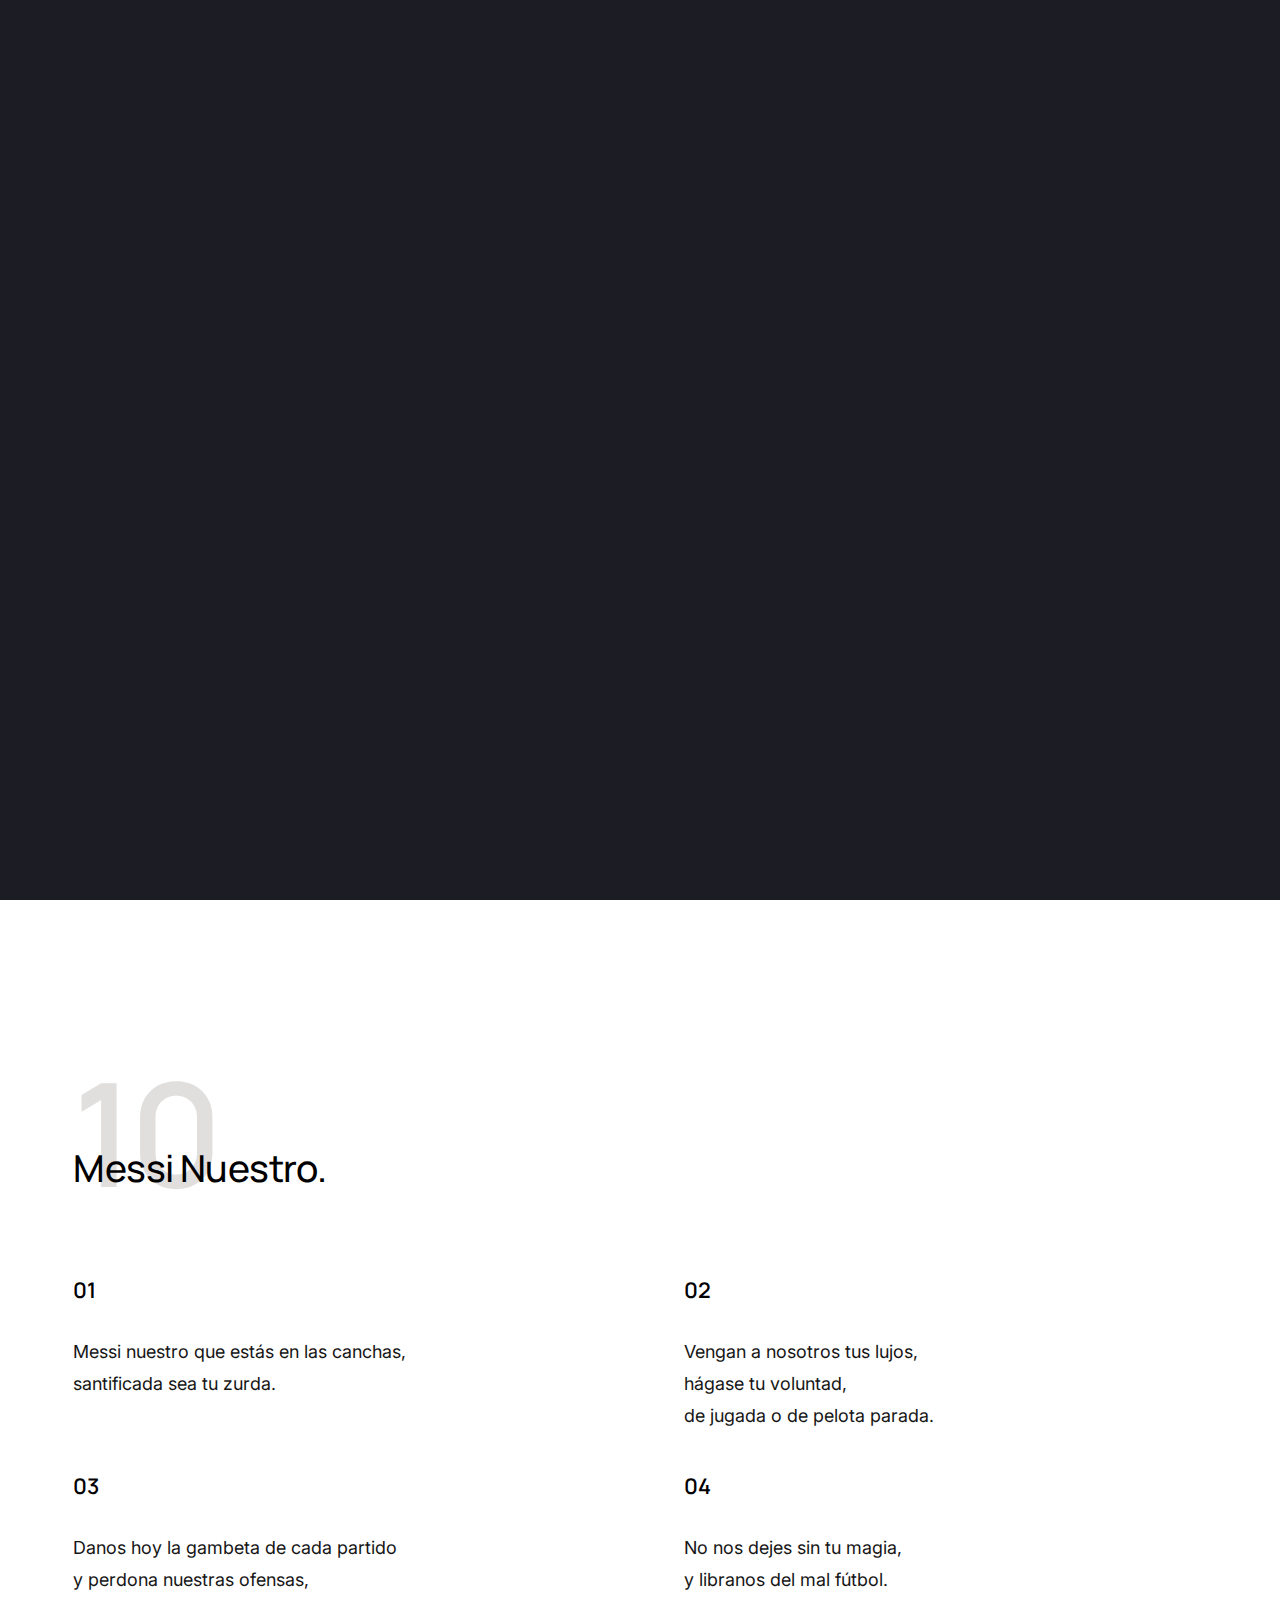
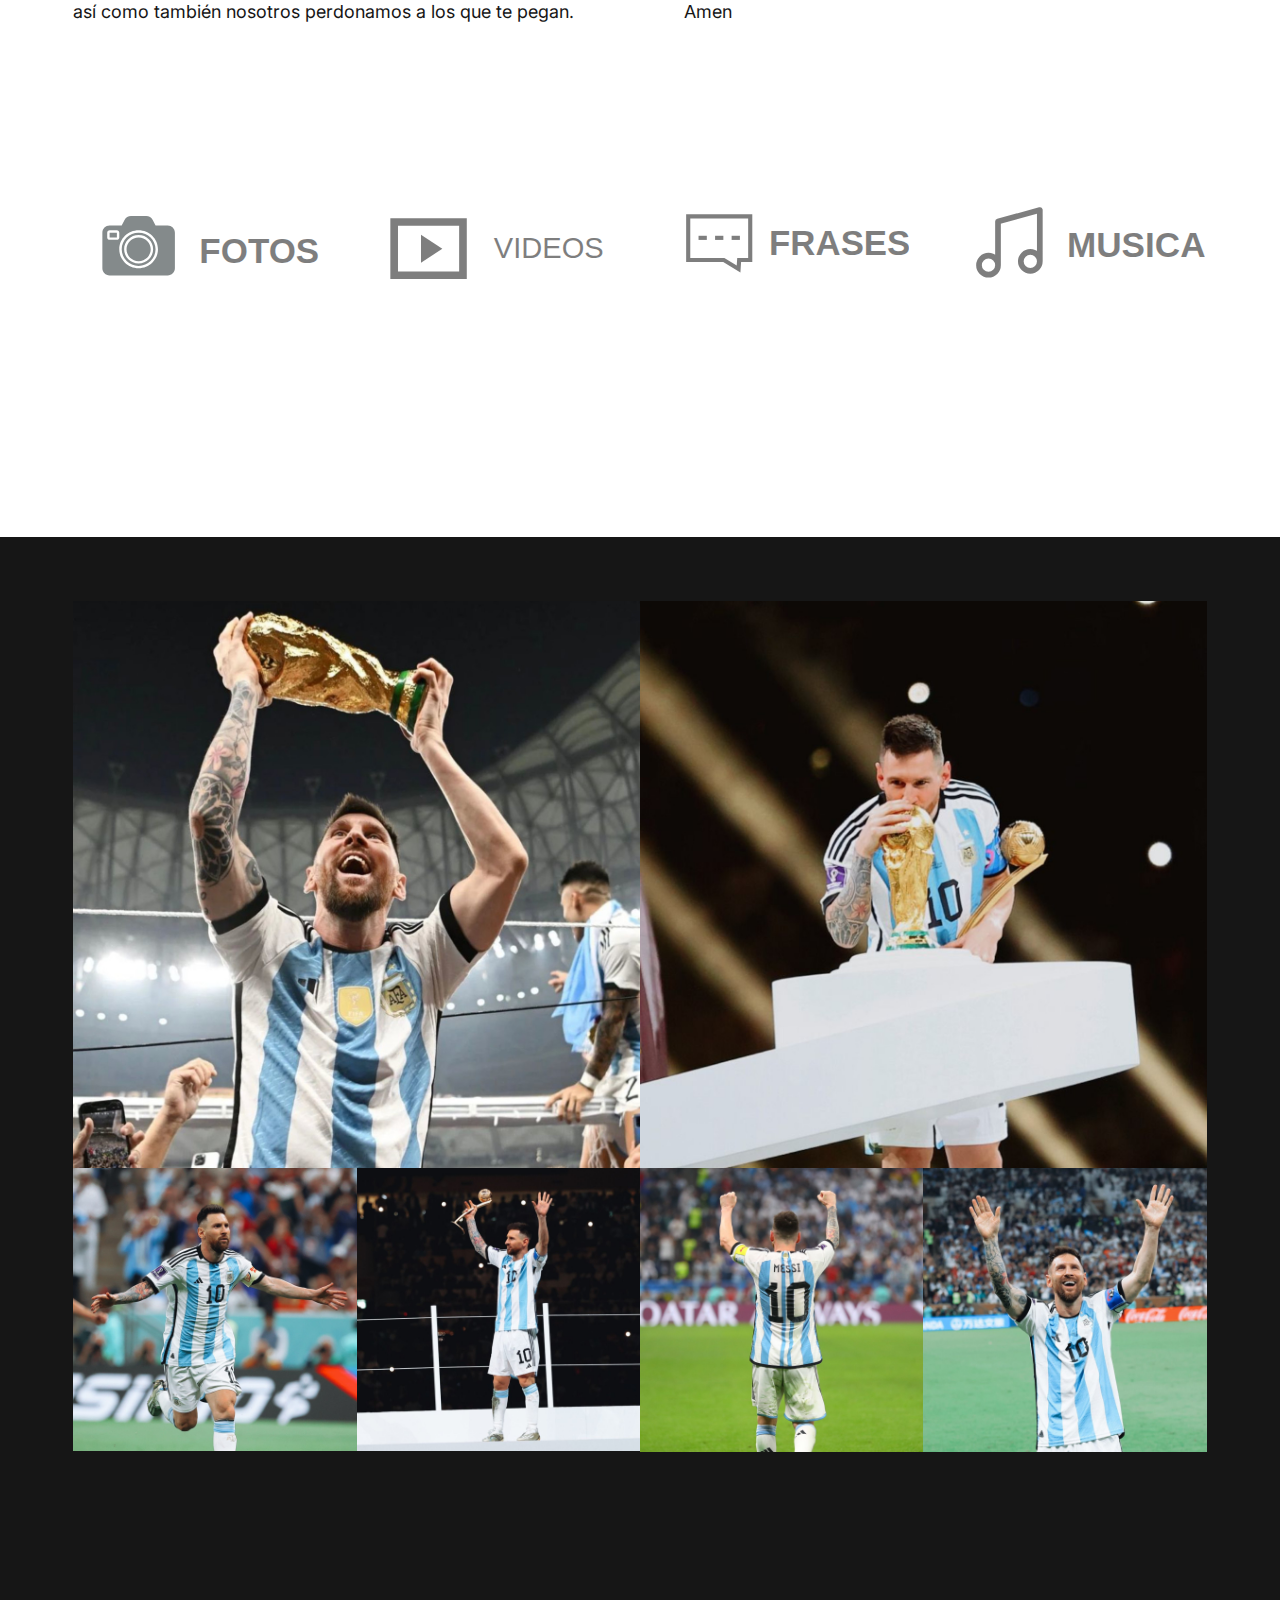
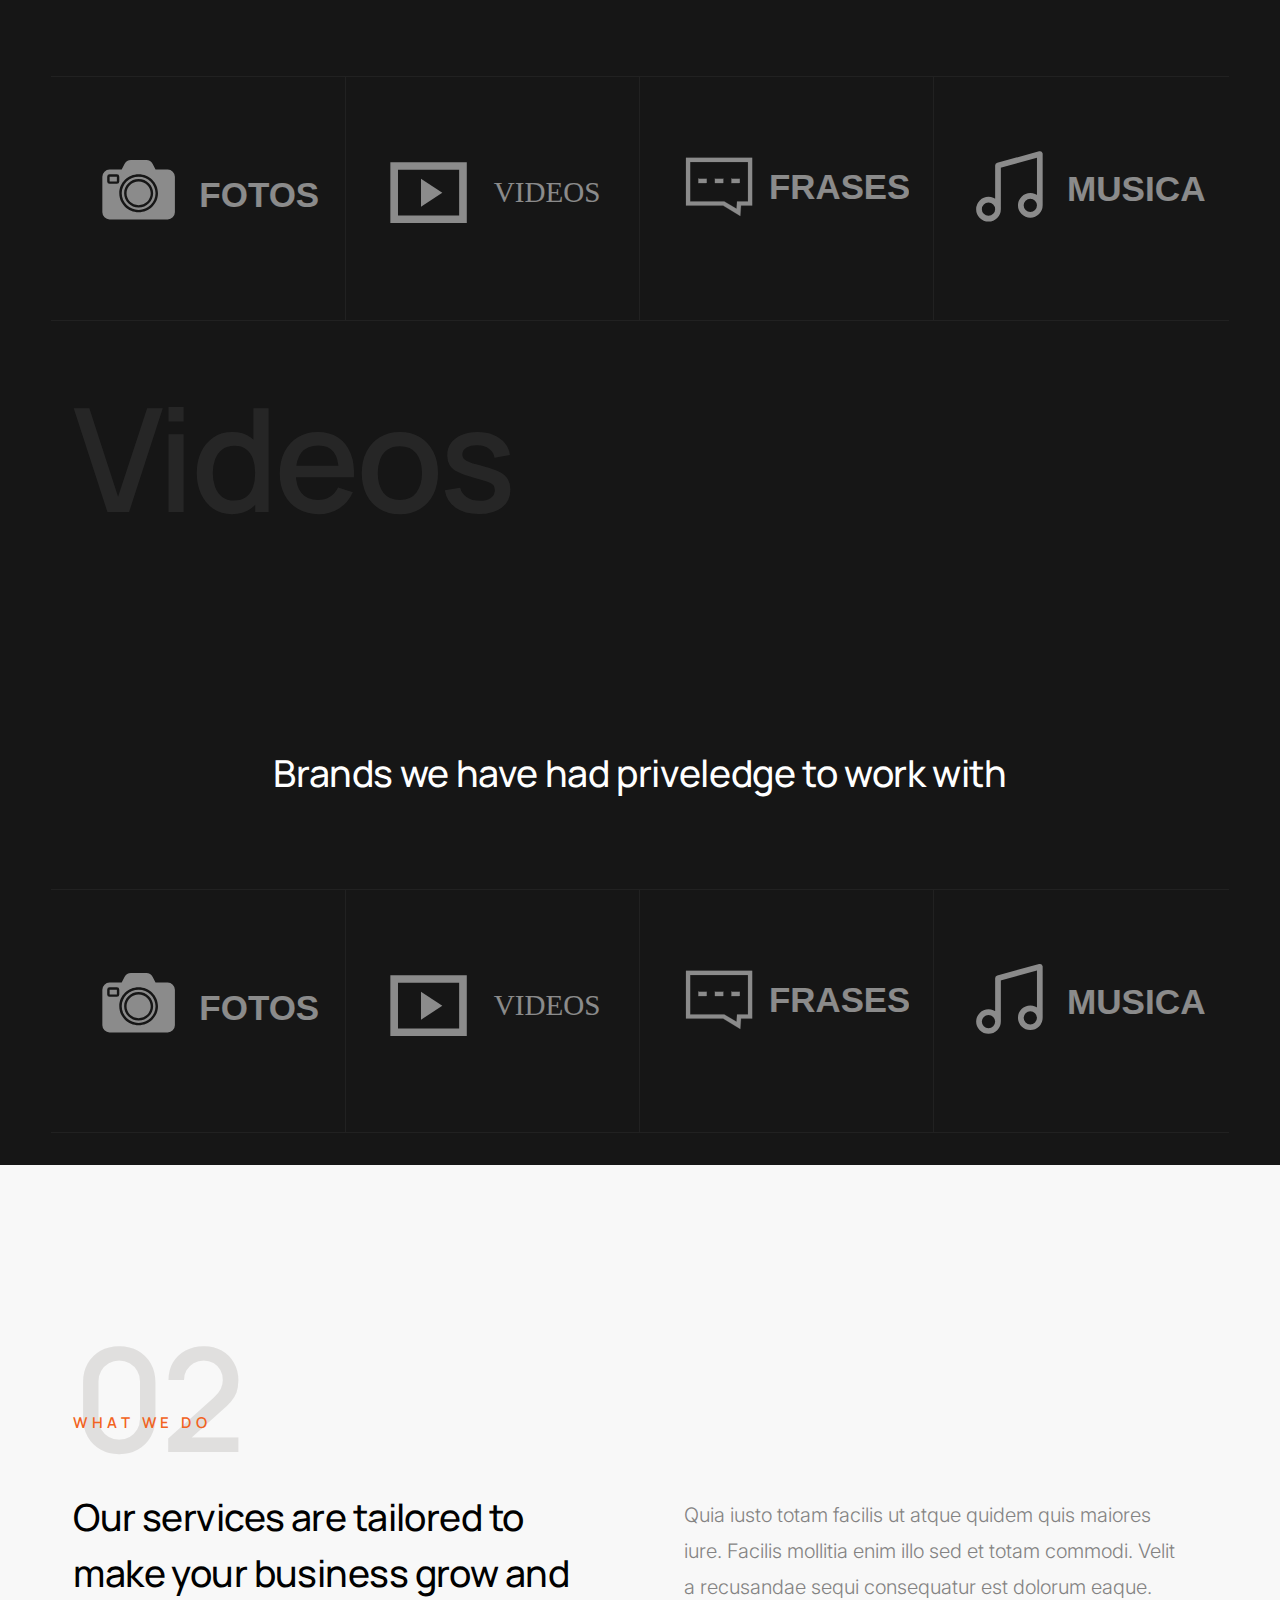
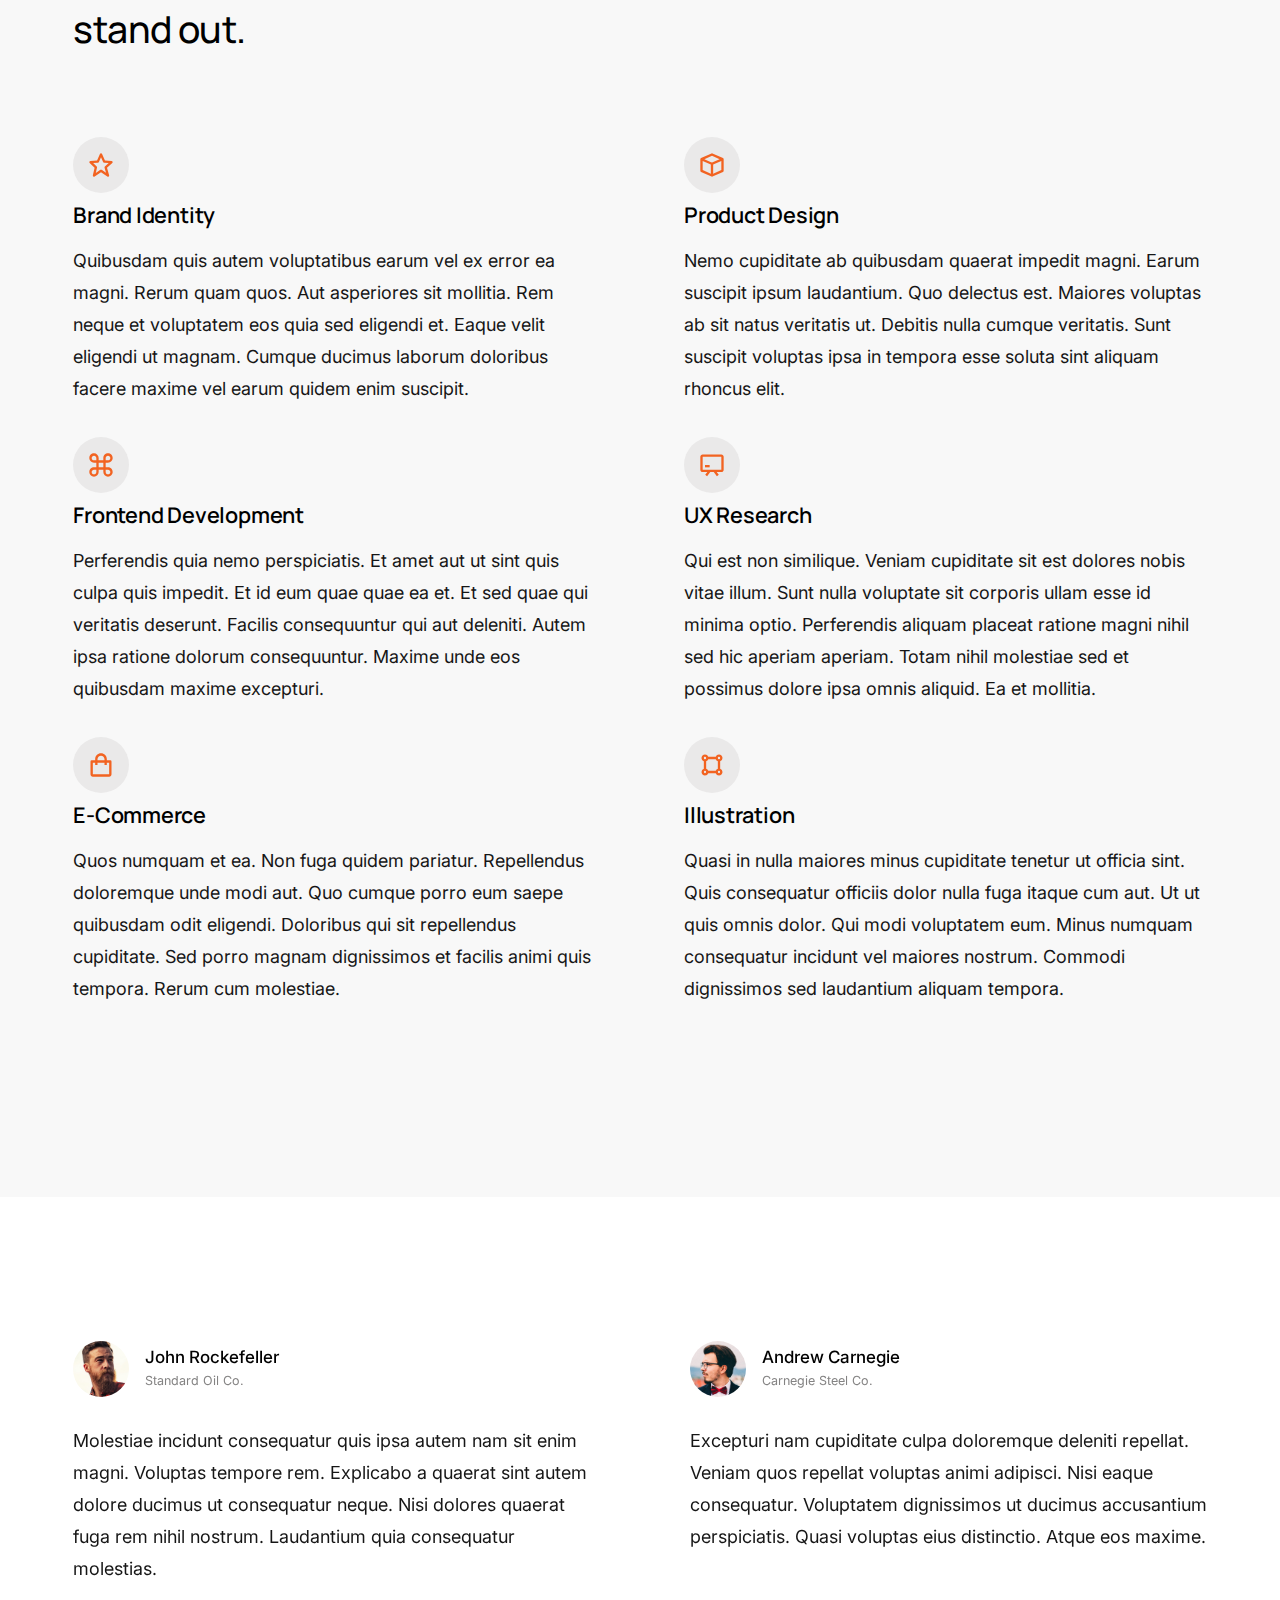
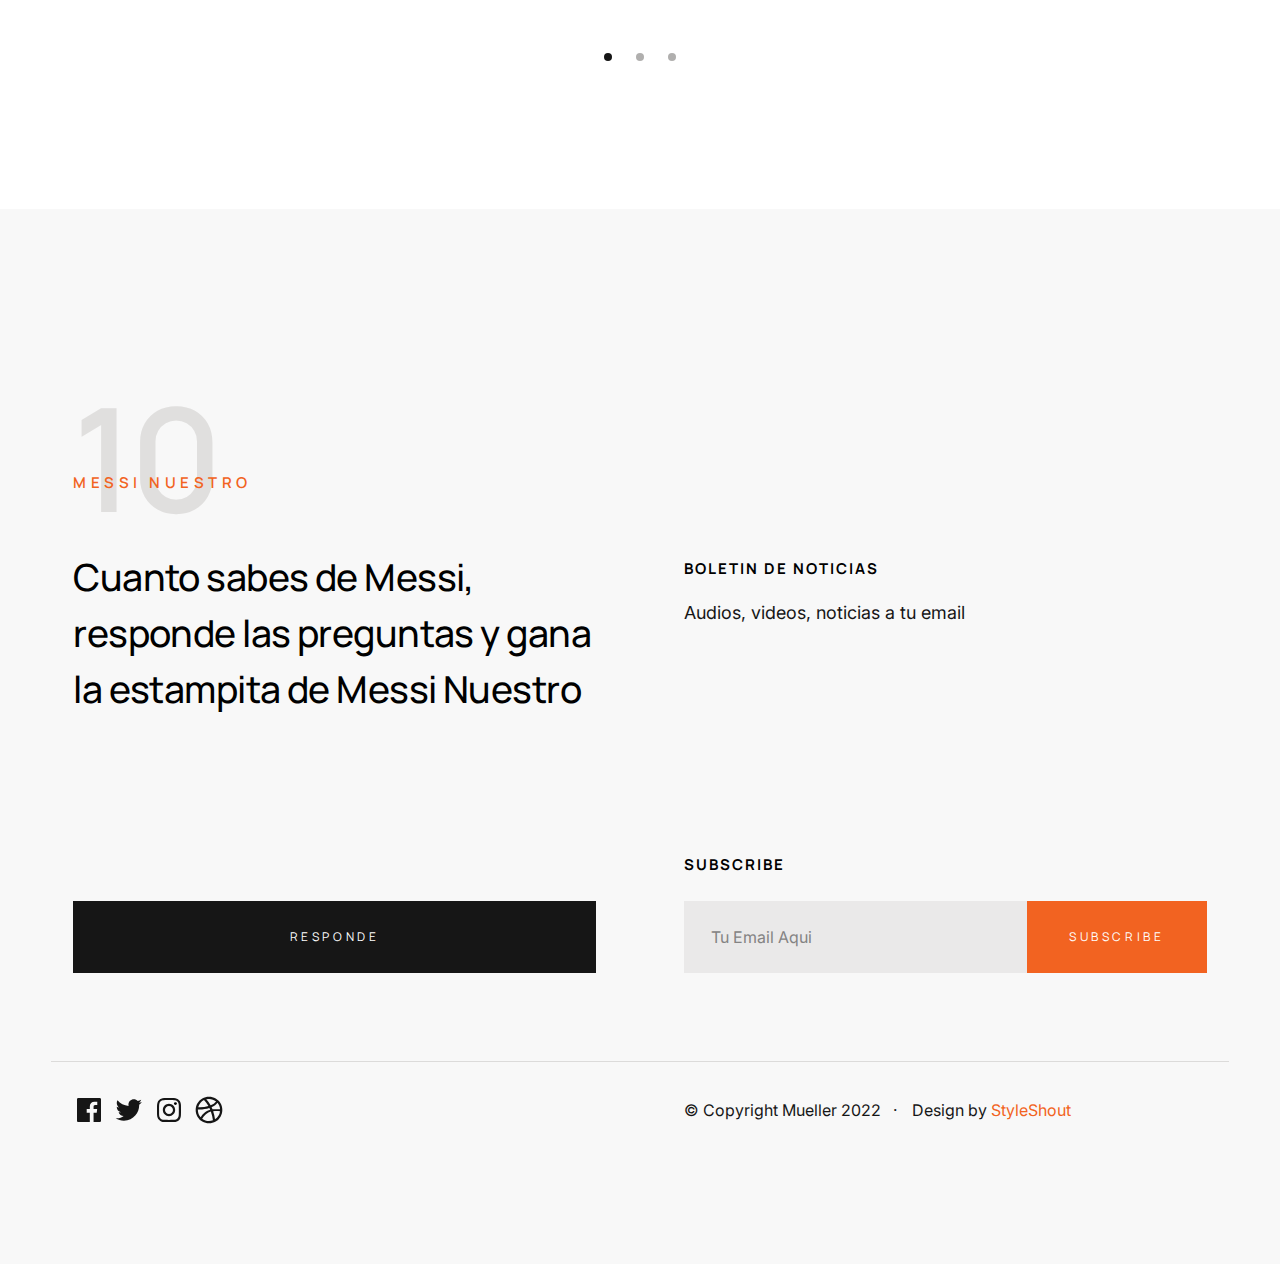
==== index.html @ 44ff18b3 "a" ====
<!DOCTYPE html>
<html lang="en" class="no-js">

    <head>
        <!--- basic page needs
    ================================================== -->
        <meta charset="utf-8">
        <meta name="viewport" content="width=device-width, initial-scale=1">
        <title>Messi Nuestro</title>
        <script>
            document.documentElement.classList.remove('no-js');
            document.documentElement.classList.add('js');
        </script>
        <!-- CSS
    ================================================== -->
        <link rel="stylesheet" href="css/vendor.css">
        <link rel="stylesheet" href="css/styles.css">
        <!-- favicons
    ================================================== -->
        <link rel="apple-touch-icon" sizes="180x180" href="apple-touch-icon.png">
        <link rel="icon" type="image/png" sizes="32x32" href="favicon-32x32.png">
        <link rel="icon" type="image/png" sizes="16x16" href="favicon-16x16.png">
        <link rel="manifest" href="site.webmanifest">
    </head>

    <body id="top">
        <!-- preloader
    ================================================== -->
        <div id="preloader">
            <div id="loader"></div>
        </div>
        <!-- page wrap
    ================================================== -->
        <div id="page" class="s-pagewrap">
            <!-- # site header 
        ================================================== -->
            <header class="s-header">
                <div class="row s-header__inner">
                    <div class="s-header__block">
                        <div class="s-header__logo">
                            <a class="logo" href="index.html">
                                <img src="images/logo.svg" alt="Homepage">
                            </a>
                        </div>
                        <a class="s-header__menu-toggle" href="#0"><span>Menu</span></a>
                    </div> <!-- end s-header__block -->
                    <nav class="s-header__nav">
                        <ul class="s-header__menu-links">
                            <li class="current"><a href="#intro" class="smoothscroll">Inicio</a></li>
                            <li><a href="#about" class="smoothscroll">Reza</a></li>
                            <li><a href="#fotos" class="smoothscroll">Fotos</a></li>
                            <li><a href="#videos" class="smoothscroll">Videos</a></li>
                            <li><a href="#frases" class="smoothscroll">Frases</a></li>
                            <li><a href="#contacto" class="smoothscroll">Contacto</a></li>
                        </ul> <!-- s-header__menu-links -->
                        <ul class="s-header__social">
                            <li>
                                <a href="">
                                    <svg xmlns="http://www.w3.org/2000/svg" width="24" height="24" viewBox="0 0 24 24"
                                        style="fill:rgba(0, 0, 0, 1);transform:;-ms-filter:">
                                        <path
                                            d="M20,3H4C3.447,3,3,3.448,3,4v16c0,0.552,0.447,1,1,1h8.615v-6.96h-2.338v-2.725h2.338v-2c0-2.325,1.42-3.592,3.5-3.592 c0.699-0.002,1.399,0.034,2.095,0.107v2.42h-1.435c-1.128,0-1.348,0.538-1.348,1.325v1.735h2.697l-0.35,2.725h-2.348V21H20 c0.553,0,1-0.448,1-1V4C21,3.448,20.553,3,20,3z">
                                        </path>
                                    </svg>
                                    <span class="u-screen-reader-text">Facebook</span>
                                </a>
                            </li>
                            <li>
                                <a href="">
                                    <svg xmlns="http://www.w3.org/2000/svg" width="24" height="24" viewBox="0 0 24 24"
                                        style="fill:rgba(0, 0, 0, 1);transform:;-ms-filter:">
                                        <path
                                            d="M19.633,7.997c0.013,0.175,0.013,0.349,0.013,0.523c0,5.325-4.053,11.461-11.46,11.461c-2.282,0-4.402-0.661-6.186-1.809 c0.324,0.037,0.636,0.05,0.973,0.05c1.883,0,3.616-0.636,5.001-1.721c-1.771-0.037-3.255-1.197-3.767-2.793 c0.249,0.037,0.499,0.062,0.761,0.062c0.361,0,0.724-0.05,1.061-0.137c-1.847-0.374-3.23-1.995-3.23-3.953v-0.05 c0.537,0.299,1.16,0.486,1.82,0.511C3.534,9.419,2.823,8.184,2.823,6.787c0-0.748,0.199-1.434,0.548-2.032 c1.983,2.443,4.964,4.04,8.306,4.215c-0.062-0.3-0.1-0.611-0.1-0.923c0-2.22,1.796-4.028,4.028-4.028 c1.16,0,2.207,0.486,2.943,1.272c0.91-0.175,1.782-0.512,2.556-0.973c-0.299,0.935-0.936,1.721-1.771,2.22 c0.811-0.088,1.597-0.312,2.319-0.624C21.104,6.712,20.419,7.423,19.633,7.997z">
                                        </path>
                                    </svg>
                                    <span class="u-screen-reader-text">Twitter</span>
                                </a>
                            </li>
                            <li>
                                <a href="">
                                    <svg xmlns="http://www.w3.org/2000/svg" width="24" height="24" viewBox="0 0 24 24"
                                        style="fill:rgba(0, 0, 0, 1);transform:;-ms-filter:">
                                        <path
                                            d="M11.999,7.377c-2.554,0-4.623,2.07-4.623,4.623c0,2.554,2.069,4.624,4.623,4.624c2.552,0,4.623-2.07,4.623-4.624 C16.622,9.447,14.551,7.377,11.999,7.377L11.999,7.377z M11.999,15.004c-1.659,0-3.004-1.345-3.004-3.003 c0-1.659,1.345-3.003,3.004-3.003s3.002,1.344,3.002,3.003C15.001,13.659,13.658,15.004,11.999,15.004L11.999,15.004z">
                                        </path>
                                        <circle cx="16.806" cy="7.207" r="1.078"></circle>
                                        <path
                                            d="M20.533,6.111c-0.469-1.209-1.424-2.165-2.633-2.632c-0.699-0.263-1.438-0.404-2.186-0.42 c-0.963-0.042-1.268-0.054-3.71-0.054s-2.755,0-3.71,0.054C7.548,3.074,6.809,3.215,6.11,3.479C4.9,3.946,3.945,4.902,3.477,6.111 c-0.263,0.7-0.404,1.438-0.419,2.186c-0.043,0.962-0.056,1.267-0.056,3.71c0,2.442,0,2.753,0.056,3.71 c0.015,0.748,0.156,1.486,0.419,2.187c0.469,1.208,1.424,2.164,2.634,2.632c0.696,0.272,1.435,0.426,2.185,0.45 c0.963,0.042,1.268,0.055,3.71,0.055s2.755,0,3.71-0.055c0.747-0.015,1.486-0.157,2.186-0.419c1.209-0.469,2.164-1.424,2.633-2.633 c0.263-0.7,0.404-1.438,0.419-2.186c0.043-0.962,0.056-1.267,0.056-3.71s0-2.753-0.056-3.71C20.941,7.57,20.801,6.819,20.533,6.111z M19.315,15.643c-0.007,0.576-0.111,1.147-0.311,1.688c-0.305,0.787-0.926,1.409-1.712,1.711c-0.535,0.199-1.099,0.303-1.67,0.311 c-0.95,0.044-1.218,0.055-3.654,0.055c-2.438,0-2.687,0-3.655-0.055c-0.569-0.007-1.135-0.112-1.669-0.311 c-0.789-0.301-1.414-0.923-1.719-1.711c-0.196-0.534-0.302-1.099-0.311-1.669c-0.043-0.95-0.053-1.218-0.053-3.654 c0-2.437,0-2.686,0.053-3.655c0.007-0.576,0.111-1.146,0.311-1.687c0.305-0.789,0.93-1.41,1.719-1.712 c0.534-0.198,1.1-0.303,1.669-0.311c0.951-0.043,1.218-0.055,3.655-0.055c2.437,0,2.687,0,3.654,0.055 c0.571,0.007,1.135,0.112,1.67,0.311c0.786,0.303,1.407,0.925,1.712,1.712c0.196,0.534,0.302,1.099,0.311,1.669 c0.043,0.951,0.054,1.218,0.054,3.655c0,2.436,0,2.698-0.043,3.654H19.315z">
                                        </path>
                                    </svg>
                                    <span class="u-screen-reader-text">Instagram</span>
                                </a>
                            </li>
                            <li>
                                <a href="">
                                    <svg xmlns="http://www.w3.org/2000/svg" width="24" height="24" viewBox="0 0 24 24"
                                        style="fill: rgba(0, 0, 0, 1);transform: ;msFilter:;">
                                        <path
                                            d="M20.66 6.98a9.932 9.932 0 0 0-3.641-3.64C15.486 2.447 13.813 2 12 2s-3.486.447-5.02 1.34c-1.533.893-2.747 2.107-3.64 3.64S2 10.187 2 12s.446 3.487 1.34 5.02a9.924 9.924 0 0 0 3.641 3.64C8.514 21.553 10.187 22 12 22s3.486-.447 5.02-1.34a9.932 9.932 0 0 0 3.641-3.64C21.554 15.487 22 13.813 22 12s-.446-3.487-1.34-5.02zM12 3.66c2 0 3.772.64 5.32 1.919-.92 1.174-2.286 2.14-4.1 2.9-1.002-1.813-2.088-3.327-3.261-4.54A7.715 7.715 0 0 1 12 3.66zM5.51 6.8a8.116 8.116 0 0 1 2.711-2.22c1.212 1.201 2.325 2.7 3.34 4.5-2 .6-4.114.9-6.341.9-.573 0-1.006-.013-1.3-.04A8.549 8.549 0 0 1 5.51 6.8zM3.66 12c0-.054.003-.12.01-.2.007-.08.01-.146.01-.2.254.014.641.02 1.161.02 2.666 0 5.146-.367 7.439-1.1.187.373.381.793.58 1.26-1.32.293-2.674 1.006-4.061 2.14S6.4 16.247 5.76 17.5c-1.4-1.587-2.1-3.42-2.1-5.5zM12 20.34c-1.894 0-3.594-.587-5.101-1.759.601-1.187 1.524-2.322 2.771-3.401 1.246-1.08 2.483-1.753 3.71-2.02a29.441 29.441 0 0 1 1.56 6.62 8.166 8.166 0 0 1-2.94.56zm7.08-3.96a8.351 8.351 0 0 1-2.58 2.621c-.24-2.08-.7-4.107-1.379-6.081.932-.066 1.765-.1 2.5-.1.799 0 1.686.034 2.659.1a8.098 8.098 0 0 1-1.2 3.46zm-1.24-5c-1.16 0-2.233.047-3.22.14a27.053 27.053 0 0 0-.68-1.62c2.066-.906 3.532-2.006 4.399-3.3 1.2 1.414 1.854 3.027 1.96 4.84-.812-.04-1.632-.06-2.459-.06z">
                                        </path>
                                    </svg>
                                    <span class="u-screen-reader-text">Dribbble</span>
                                </a>
                            </li>
                        </ul> <!-- s-header__social -->
                    </nav> <!-- end s-header__nav -->
                </div> <!-- end s-header__inner -->
            </header>
            <!-- end s-header -->
            <!-- # site-content   ================================================== -->
            <section id="content" class="s-content">
                <!-- ======     intro       ====== -->
                <section id="intro" class="s-intro target-section">
                    <div class="s-intro__bg"></div>
                    <div class="row s-intro__content">
                        <div class="s-intro__content-bg"></div>
                        <div class="column lg-12 s-intro__content-inner">
                            <h1 class="s-intro__content-title"> Messi nuestro <br></h1>
                            <div class="s-intro__content-buttons">
                                <a href="#about" class="btn btn--stroke s-intro__content-btn smoothscroll">Reza</a>
                                <audio id="m" src="/asset/nmvar.mp3"></audio>
                                <a onclick="document.getElementById('m').play()" class="s-intro__content-videobtn">
                                    <svg xmlns="http://www.w3.org/2000/svg" width="24" height="24" viewBox="0 0 24 24"
                                        style="fill: rgba(0, 0, 0, 1);transform: ;msFilter:;">
                                        <path d="M7 6v12l10-6z"></path>
                                    </svg>
                                </a>
                            </div>
                        </div> <!-- s-intro__content-inner -->
                    </div> <!-- s-intro__content -->
                    <div class="s-intro__scroll-down">
                        <a href="#about" class="smoothscroll">
                            <span>Scroll Down</span>
                        </a>
                    </div> <!-- s-intro__scroll-down -->
                </section>
                <!-- ======         </intro>            ====== -->
                <!-- ======         <Rezo>              ====== -->
                <section id="about" class="s-about target-section">
                    <div class="row section-header" data-num="10">
                        <div class="column lg-6 stack-on-1100 section-header__primary">
                            <h2 class="title text-display-1"> Messi Nuestro. </h2>
                        </div>
                        <div class="column lg-6 stack-on-1100 section-header__secondary">
                            <p class="desc">
                            </p>
                        </div>
                    </div> <!-- end section-header -->
                    <div class="row process-list list-block show-ctr block-lg-one-half block-tab-whole">
                        <div class="column list-block__item">
                            <div>
                                <h3 class="h5">01</h3>
                            </div>
                            <br>
                            <div class="list-block__text">
                                <p> Messi nuestro que estás en las canchas,<br> santificada sea tu zurda. <br>
                                </p>
                            </div>
                        </div>
                        <!-- end list-block__item -->
                        <div class="column list-block__item">
                            <div>
                                <h3 class="h5">02</h3>
                            </div>
                            <br>
                            <div class="list-block__text">
                                <p> Vengan a nosotros tus lujos,<br> hágase tu voluntad, <br> de jugada o de pelota
                                    parada. </p>
                            </div>
                        </div>
                        <!-- end list-block__item -->
                        <div class="column list-block__item">
                            <div>
                                <h3 class="h5">03</h3>
                            </div>
                            <br>
                            <div class="list-block__text">
                                <p> Danos hoy la gambeta de cada partido<br> y perdona nuestras ofensas,<br> así como
                                    también nosotros perdonamos a los que te pegan. </p>
                            </div>
                        </div>
                        <!-- end list-block__item -->
                        <div class="column list-block__item">
                            <div>
                                <h3 class="h5">04</h3>
                            </div>
                            <br>
                            <div class="list-block__text">
                                <p> No nos dejes sin tu magia,<br> y libranos del mal fútbol.<br> Amen </p>
                            </div>
                        </div>
                        <!-- end list-block__item -->
                    </div>
                    <!-- end process-list -->
                    <div class="row clients-list block-lg-one-fourth block-md-one-third block-tab-one-half block-stack">
                        <div class="column clients-list__item">
                            <a href="#fotos" class="smoothscroll">
                                <img src="images/clients/fotos.svg" alt="">
                            </a>
                        </div>
                        <div class="column clients-list__item">
                            <a href="#videos" class="smoothscroll">
                                <img src="images/clients/videos.svg" alt="">
                            </a>
                        </div>
                        <div class="column clients-list__item">
                            <a href="#frases" class="smoothscroll">
                                <img src="images/clients/frases.svg" alt="">
                            </a>
                        </div>
                        <div class="column clients-list__item">
                            <a href="#musica" class="smoothscroll">
                                <img src="images/clients/musica.svg" alt="">
                            </a>
                        </div>
                    </div>
                </section>
                <!-- ======         </Rezo>             ====== -->
                <!-- ======         <Fotos>             ====== -->
                <section id="fotos" class="s-folio target-section">
                    <div class="row bricks">
                        <div class="column lg-12 masonry">
                            <div class="bricks-wrapper">
                                <div class="grid-sizer">
                                </div>
                                <article class="brick brick--double entry">
                                    <a href="#modal-01" class="entry__link">
                                        <div class="entry__thumb">
                                            <img src="images/folio/messi00.jpeg" alt="">
                                        </div>
                                        <div class="entry__info">
                                            <div class="entry__cat">Campeón del Mundo</div>
                                            <h4 class="entry__title">2022</h4>
                                        </div>
                                    </a>
                                </article> <!-- entry -->
                                <article class="brick brick--double entry">
                                    <a href="#modal-02" class="entry__link">
                                        <div class="entry__thumb">
                                            <img src="images/folio/messi01.jpeg" alt="">
                                        </div>
                                        <div class="entry__info">
                                            <div class="entry__cat">Campeón del Mundo</div>
                                            <h4 class="entry__title">2022</h4>
                                        </div>
                                    </a>
                                </article> <!-- entry -->
                                <article class="brick entry">
                                    <a href="#modal-03" class="entry__link">
                                        <div class="entry__thumb">
                                            <img src="images/folio/messi02.jpeg" alt="">
                                        </div>
                                        <div class="entry__info">
                                            <div class="entry__cat">Campeón del Mundo</div>
                                            <h4 class="entry__title">2022</h4>
                                        </div>
                                    </a>
                                </article> <!-- entry -->
                                <article class="brick entry">
                                    <a href="#modal-04" class="entry__link">
                                        <div class="entry__thumb">
                                            <img src="images/folio/messi03.jpeg" alt="">
                                        </div>
                                        <div class="entry__info">
                                            <div class="entry__cat">Campeón del Mundo</div>
                                            <h4 class="entry__title">2022</h4>
                                        </div>
                                    </a>
                                </article> <!-- entry -->
                                <article class="brick entry">
                                    <a href="#modal-05" class="entry__link">
                                        <div class="entry__thumb">
                                            <img src="images/folio/messi04.jpeg" alt="">
                                        </div>
                                        <div class="entry__info">
                                            <div class="entry__cat">Campeón del Mundo</div>
                                            <h4 class="entry__title">2022</h4>
                                        </div>
                                    </a>
                                </article> <!-- entry -->
                                <article class="brick entry">
                                    <a href="#modal-06" class="entry__link">
                                        <div class="entry__thumb">
                                            <img src="images/folio/messi05.jpeg" alt="">
                                        </div>
                                        <div class="entry__info">
                                            <div class="entry__cat">Campeón del Mundo</div>
                                            <h4 class="entry__title">2022</h4>
                                        </div>
                                    </a>
                                </article> <!-- entry -->
                            </div> <!-- end bricks-wrapper -->
                        </div> <!-- end masonry -->
                    </div> <!-- end bricks -->
                    <!-- modal templates popup
                -------------------------------------------- -->
                    <div id="modal-01" hidden>
                        <div class="modal-popup">
                            <img src="images/folio/messi00.jpeg" alt="">
                            <div class="modal-popup__desc">
                                <h5>Messi levanta la copa del Mundo</h5>
                                <p>Lionel Messi, considerado como uno de los mejores jugadores de fútbol de todos los
                                    tiempos, llevó a Argentina a una victoria histórica en la Copa Mundial de la FIFA
                                    2022. </p>
                            </div>
                        </div>
                    </div> <!-- end modal -->
                    <div id="modal-02" hidden>
                        <div class="modal-popup">
                            <img src="images/folio/messi01.jpeg" alt="">
                            <div class="modal-popup__desc">
                                <h5>Messi levanta la copa del Mundo</h5>
                                <p>Lionel Messi, considerado como uno de los mejores jugadores de fútbol de todos los
                                    tiempos, llevó a Argentina a una victoria histórica en la Copa Mundial de la FIFA
                                    2022. </p>
                            </div>
                        </div>
                    </div> <!-- end modal -->
                    <div id="modal-03" hidden>
                        <div class="modal-popup">
                            <img src="images/folio/messi02.jpeg" alt="">
                            <div class="modal-popup__desc">
                                <h5>Messi levanta la copa del Mundo</h5>
                                <p>Lionel Messi, considerado como uno de los mejores jugadores de fútbol de todos los
                                    tiempos, llevó a Argentina a una victoria histórica en la Copa Mundial de la FIFA
                                    2022. </p>
                            </div>
                        </div>
                    </div> <!-- end modal -->
                    <div id="modal-04" hidden>
                        <div class="modal-popup">
                            <img src="images/folio/messi03.jpeg" alt="">
                            <div class="modal-popup__desc">
                                <h5>Messi levanta la copa del Mundo</h5>
                                <p>Lionel Messi, considerado como uno de los mejores jugadores de fútbol de todos los
                                    tiempos, llevó a Argentina a una victoria histórica en la Copa Mundial de la FIFA
                                    2022. </p>
                            </div>
                        </div>
                    </div> <!-- end modal -->
                    <div id="modal-05" hidden>
                        <div class="modal-popup">
                            <img src="images/folio/messi04.jpeg" alt="">
                            <div class="modal-popup__desc">
                                <h5>Messi levanta la copa del Mundo</h5>
                                <p>Lionel Messi, considerado como uno de los mejores jugadores de fútbol de todos los
                                    tiempos, llevó a Argentina a una victoria histórica en la Copa Mundial de la FIFA
                                    2022. </p>
                            </div>
                        </div>
                    </div> <!-- end modal -->
                    <div id="modal-06" hidden>
                        <div class="modal-popup">
                            <img src="images/folio/messi05.jpeg" alt="">
                            <div class="modal-popup__desc">
                                <h5>Messi levanta la copa del Mundo</h5>
                                <p>Lionel Messi, considerado como uno de los mejores jugadores de fútbol de todos los
                                    tiempos, llevó a Argentina a una victoria histórica en la Copa Mundial de la FIFA
                                    2022. </p>
                            </div>
                        </div>
                    </div> <!-- end modal -->
                    <!-- ========= Videos Fotos Frases Musica ========= -->
                    <div class="s-clients row">
                        <div class="column lg-12">
                            <!-- end section-header -->
                            <div
                                class="row clients-list block-lg-one-fourth block-md-one-third block-tab-one-half block-stack">
                                <div class="column clients-list__item">
                                    <a href="#fotos" class="smoothscroll">
                                        <img src="images/clients/b-fotos.svg" alt="">
                                    </a>
                                </div>
                                <div class="column clients-list__item">
                                    <a href="#videos" class="smoothscroll">
                                        <img src="images/clients/b-videos.svg" alt="">
                                    </a>
                                </div>
                                <div class="column clients-list__item">
                                    <a href="#frases" class="smoothscroll">
                                        <img src="images/clients/b-frases.svg" alt="">
                                    </a>
                                </div>
                                <div class="column clients-list__item">
                                    <a href="#musica" class="smoothscroll">
                                        <img src="images/clients/b-musica.svg" alt="">
                                    </a>
                                </div>
                            </div> <!-- clients-list -->
                        </div> <!-- end column lg-12 -->
                    </div>
                    <!-- end Videos Fotos Frases Musica -->
                </section>
                <!-- ======         </Fotos>            ====== -->
                <!-- ======         <Videos>            ====== -->
                <section id="videos" class="s-folio target-section">
                    <div class="row section-header light-on-dark" data-num="Videos">
                    </div> <!-- end section-header -->
                    <div id="bricks" class="row bricks">
   
                        <div class="column lg-12 masonry">
                            <div class="bricks-wrapper">
                                <div class="grid-sizer">
                                    
                                </div>
                                <article class="brick brick--double entry">
                                    <a href="#modal-01" class="entry__link">
                                        <div class="entry__thumb">
                                        </div>
                                        <div class="entry__info">
                                            <div class="entry__cat">Frontend Design</div>
                                            <h4 class="entry__title">White Turban</h4>
                                        </div>
                                    </a>
                                </article> <!-- entry -->
                                <article class="brick brick--double entry">
                                    <a href="#modal-02" class="entry__link">
                                        <div class="entry__thumb">
                                            <img src="" alt="">
                                        </div>
                                        <div class="entry__info">
                                            <div class="entry__cat">Brand Identity</div>
                                            <h4 class="entry__title">Caffeine & Tulips</h4>
                                        </div>
                                    </a>
                                </article> <!-- entry -->
                                <article class="brick entry">
                                    <a href="#modal-03" class="entry__link">
                                        <div class="entry__thumb">
                                            <img src="" alt="">
                                        </div>
                                        <div class="entry__info">
                                            <div class="entry__cat">Product Design</div>
                                            <h4 class="entry__title">Grayscale</h4>
                                        </div>
                                    </a>
                                </article> <!-- entry -->
                                <article class="brick entry">
                                    <a href="#modal-04" class="entry__link">
                                        <div class="entry__thumb">
                                            <img src="" alt="">
                                        </div>
                                        <div class="entry__info">
                                            <div class="entry__cat">E-Commerce</div>
                                            <h4 class="entry__title">Lamp</h4>
                                        </div>
                                    </a>
                                </article> <!-- entry -->
                                <article class="brick entry">
                                    <a href="#modal-05" class="entry__link">
                                        <div class="entry__thumb">
                                            <img src="" alt="">
                                        </div>
                                        <div class="entry__info">
                                            <div class="entry__cat">Frontend Design</div>
                                            <h4 class="entry__title">Tropical</h4>
                                        </div>
                                    </a>
                                </article> <!-- entry -->
                                <article class="brick entry">
                                    <a href="#modal-06" class="entry__link">
                                        <div class="entry__thumb">
                                            <img src="" alt="">
                                        </div>
                                        <div class="entry__info">
                                            <div class="entry__cat">E-Commerce</div>
                                            <h4 class="entry__title">Woodcraft</h4>
                                        </div>
                                    </a>
                                </article> <!-- entry -->
                            </div> <!-- end bricks-wrapper -->
                        </div> <!-- end masonry -->
                    </div> <!-- end bricks -->
                    <!-- modal templates popup
                -------------------------------------------- -->
                    <div id="modal-01" hidden>
                        <div class="modal-popup">
                            <img src="" alt="">
                            <div class="modal-popup__desc">
                                <h5>White Turban</h5>
                                <p>Odio soluta enim quos sit asperiores rerum rerum repudiandae cum. Vel voluptatem
                                    alias qui assumenda iure et expedita voluptatem. Ratione officiis quae.</p>
                                <ul class="modal-popup__cat">
                                    <li>UX Research</li>
                                    <li>Frontend Design</li>
                                </ul>
                            </div>
                            <a href="https://www.behance.net/" class="modal-popup__details">Project link</a>
                        </div>
                    </div> <!-- end modal -->
                    <div id="modal-02" hidden>
                        <div class="modal-popup">
                            <img src="" alt="">
                            <div class="modal-popup__desc">
                                <h5>Caffeine & Tulips</h5>
                                <p>Proin gravida nibh vel velit auctor aliquet. Aenean sollicitudin, lorem quis bibendum
                                    auctor, nisi elit consequat ipsum, nec sagittis sem nibh id elit.</p>
                                <ul class="modal-popup__cat">
                                    <li>Brand Identity</li>
                                </ul>
                            </div>
                            <a href="https://www.behance.net/" class="modal-popup__details">Project link</a>
                        </div>
                    </div> <!-- end modal -->
                    <div id="modal-03" hidden>
                        <div class="modal-popup">
                            <img src="" alt="">
                            <div class="modal-popup__desc">
                                <h5>Grayscale</h5>
                                <p>Exercitationem reprehenderit quod explicabo consequatur aliquid ut magni ut. Deleniti
                                    quo corrupti illum velit eveniet ratione necessitatibus ipsam mollitia.</p>
                                <ul class="modal-popup__cat">
                                    <li>Product Design</li>
                                </ul>
                            </div>
                            <a href="https://www.behance.net/" class="modal-popup__details">Project link</a>
                        </div>
                    </div> <!-- end modal -->
                    <div id="modal-04" hidden>
                        <div class="modal-popup">
                            <img src="" alt="">
                            <div class="modal-popup__desc">
                                <h5>The Lamp</h5>
                                <p>Dolores velit qui quos nobis. Aliquam delectus voluptas quos possimus non voluptatem
                                    voluptas voluptas. Est doloribus eligendi porro doloribus voluptatum.</p>
                                <ul class="modal-popup__cat">
                                    <li>E-Commerce</li>
                                </ul>
                            </div>
                            <a href="https://www.behance.net/" class="modal-popup__details">Project link</a>
                        </div>
                    </div> <!-- end modal -->
                    <div id="modal-05" hidden>
                        <div class="modal-popup">
                            <img src="" alt="">
                            <div class="modal-popup__desc">
                                <h5>Tropical</h5>
                                <p>Proin gravida nibh vel velit auctor aliquet. Aenean sollicitudin, lorem quis bibendum
                                    auctor, nisi elit consequat ipsum, nec sagittis sem nibh id elit.</p>
                                <ul class="modal-popup__cat">
                                    <li>Frontend Design</li>
                                </ul>
                            </div>
                            <a href="https://www.behance.net/" class="modal-popup__details">Project link</a>
                        </div>
                    </div> <!-- end modal -->
                    <div id="modal-06" hidden>
                        <div class="modal-popup">
                            <img src="" alt="">
                            <div class="modal-popup__desc">
                                <h5>Woodcraft</h5>
                                <p>Quisquam vel libero consequuntur autem voluptas. Qui aut vero. Omnis fugit mollitia
                                    cupiditate voluptas. Aenean sollicitudin, lorem quis bibendum auctor.</p>
                                <ul class="modal-popup__cat">
                                    <li>E-Commerce</li>
                                    <li>Product Design</li>
                                </ul>
                            </div>
                            <a href="https://www.behance.net/" class="modal-popup__details">Project link</a>
                        </div>
                    </div> <!-- end modal -->
                    <!-- ========= Videos Fotos Frases Musica ========= -->
                    <div class="s-clients row">
                        <div class="column lg-12">
                            <div class="row section-header">
                                <div class="column lg-12">
                                    <h3 class="title text-display-1">Brands we have had priveledge to work with</h3>
                                </div>
                            </div> <!-- end section-header -->
                            <div
                                class="row clients-list block-lg-one-fourth block-md-one-third block-tab-one-half block-stack">
                                <div class="column clients-list__item">
                                    <a href="#fotos" class="smoothscroll">
                                        <img src="images/clients/b-fotos.svg" alt="">
                                    </a>
                                </div>
                                <div class="column clients-list__item">
                                    <a href="#videos" class="smoothscroll">
                                        <img src="images/clients/b-videos.svg" alt="">
                                    </a>
                                </div>
                                <div class="column clients-list__item">
                                    <a href="#frases" class="smoothscroll">
                                        <img src="images/clients/b-frases.svg" alt="">
                                    </a>
                                </div>
                                <div class="column clients-list__item">
                                    <a href="#musica" class="smoothscroll">
                                        <img src="images/clients/b-musica.svg" alt="">
                                    </a>
                                </div>
                            </div> <!-- clients-list -->
                        </div> <!-- end column lg-12 -->
                    </div>
                    <!-- end Videos Fotos Frases Musica -->
                </section> <!-- end s-folio -->
                <!-- ======         <Frases>            ====== -->
                <section id="frases" class="s-services target-section">
                    <div class="row section-header" data-num="02">
                        <h3 class="column lg-12 section-header__pretitle text-pretitle">What We Do</h3>
                        <div class="column lg-6 stack-on-1100 section-header__primary">
                            <h2 class="title text-display-1"> Our services are tailored to make your business grow and
                                stand out. </h2>
                        </div>
                        <div class="column lg-6 stack-on-1100 section-header__secondary">
                            <p class="desc"> Quia iusto totam facilis ut atque quidem quis maiores iure. Facilis
                                mollitia enim illo sed et totam commodi. Velit a recusandae sequi consequatur est
                                dolorum eaque. </p>
                        </div>
                    </div> <!-- end section-header -->
                    <div class="row services-list list-block block-lg-one-half block-tab-whole">
                        <div class="column list-block__item">
                            <div class="list-block__title">
                                <div class="list-block__icon">
                                    <svg xmlns="http://www.w3.org/2000/svg" width="24" height="24" viewBox="0 0 24 24"
                                        style="fill: rgba(0, 0, 0, 1);transform: ;msFilter:;">
                                        <path
                                            d="m6.516 14.323-1.49 6.452a.998.998 0 0 0 1.529 1.057L12 18.202l5.445 3.63a1.001 1.001 0 0 0 1.517-1.106l-1.829-6.4 4.536-4.082a1 1 0 0 0-.59-1.74l-5.701-.454-2.467-5.461a.998.998 0 0 0-1.822 0L8.622 8.05l-5.701.453a1 1 0 0 0-.619 1.713l4.214 4.107zm2.853-4.326a.998.998 0 0 0 .832-.586L12 5.43l1.799 3.981a.998.998 0 0 0 .832.586l3.972.315-3.271 2.944c-.284.256-.397.65-.293 1.018l1.253 4.385-3.736-2.491a.995.995 0 0 0-1.109 0l-3.904 2.603 1.05-4.546a1 1 0 0 0-.276-.94l-3.038-2.962 4.09-.326z">
                                        </path>
                                    </svg>
                                </div>
                                <h3 class="h5">Brand Identity</h3>
                            </div>
                            <div class="list-block__text">
                                <p> Quibusdam quis autem voluptatibus earum vel ex error ea magni. Rerum quam quos. Aut
                                    asperiores sit mollitia. Rem neque et voluptatem eos quia sed eligendi et. Eaque
                                    velit eligendi ut magnam. Cumque ducimus laborum doloribus facere maxime vel earum
                                    quidem enim suscipit. </p>
                            </div>
                        </div> <!-- end list-block__item -->
                        <div class="column list-block__item">
                            <div class="list-block__title">
                                <div class="list-block__icon">
                                    <svg xmlns="http://www.w3.org/2000/svg" width="24" height="24" viewBox="0 0 24 24"
                                        style="fill: rgba(0, 0, 0, 1);transform: ;msFilter:;">
                                        <path
                                            d="m21.406 6.086-9-4a1.001 1.001 0 0 0-.813 0l-9 4c-.02.009-.034.024-.054.035-.028.014-.058.023-.084.04-.022.015-.039.034-.06.05a.87.87 0 0 0-.19.194c-.02.028-.041.053-.059.081a1.119 1.119 0 0 0-.076.165c-.009.027-.023.052-.031.079A1.013 1.013 0 0 0 2 7v10c0 .396.232.753.594.914l9 4c.13.058.268.086.406.086a.997.997 0 0 0 .402-.096l.004.01 9-4A.999.999 0 0 0 22 17V7a.999.999 0 0 0-.594-.914zM12 4.095 18.538 7 12 9.905l-1.308-.581L5.463 7 12 4.095zM4 16.351V8.539l7 3.111v7.811l-7-3.11zm9 3.11V11.65l7-3.111v7.812l-7 3.11z">
                                        </path>
                                    </svg>
                                </div>
                                <h3 class="h5">Product Design</h3>
                            </div>
                            <div class="list-block__text">
                                <p> Nemo cupiditate ab quibusdam quaerat impedit magni. Earum suscipit ipsum laudantium.
                                    Quo delectus est. Maiores voluptas ab sit natus veritatis ut. Debitis nulla cumque
                                    veritatis. Sunt suscipit voluptas ipsa in tempora esse soluta sint aliquam rhoncus
                                    elit. </p>
                            </div>
                        </div> <!-- end list-block__item -->
                        <div class="column list-block__item">
                            <div class="list-block__title">
                                <div class="list-block__icon">
                                    <svg xmlns="http://www.w3.org/2000/svg" width="24" height="24" viewBox="0 0 24 24"
                                        style="fill: rgba(0, 0, 0, 1);transform: ;msFilter:;">
                                        <path
                                            d="M6 14c-2.206 0-4 1.794-4 4s1.794 4 4 4a4.003 4.003 0 0 0 3.998-3.98H10V16h4v2.039h.004A4.002 4.002 0 0 0 18 22c2.206 0 4-1.794 4-4s-1.794-4-4-4h-2v-4h2c2.206 0 4-1.794 4-4s-1.794-4-4-4-4 1.794-4 4v2h-4V5.98h-.002A4.003 4.003 0 0 0 6 2C3.794 2 2 3.794 2 6s1.794 4 4 4h2v4H6zm2 4c0 1.122-.879 2-2 2s-2-.878-2-2 .879-2 2-2h2v2zm10-2c1.121 0 2 .878 2 2s-.879 2-2 2-2-.878-2-2v-2h2zM16 6c0-1.122.879-2 2-2s2 .878 2 2-.879 2-2 2h-2V6zM6 8c-1.121 0-2-.878-2-2s.879-2 2-2 2 .878 2 2v2H6zm4 2h4v4h-4v-4z">
                                        </path>
                                    </svg>
                                </div>
                                <h3 class="h5">Frontend Development</h3>
                            </div>
                            <div class="list-block__text">
                                <p> Perferendis quia nemo perspiciatis. Et amet aut ut sint quis culpa quis impedit. Et
                                    id eum quae quae ea et. Et sed quae qui veritatis deserunt. Facilis consequuntur qui
                                    aut deleniti. Autem ipsa ratione dolorum consequuntur. Maxime unde eos quibusdam
                                    maxime excepturi. </p>
                            </div>
                        </div> <!-- end list-block__item -->
                        <div class="column list-block__item">
                            <div class="list-block__title">
                                <div class="list-block__icon">
                                    <svg xmlns="http://www.w3.org/2000/svg" width="24" height="24" viewBox="0 0 24 24"
                                        style="fill: rgba(0, 0, 0, 1);transform: ;msFilter:;">
                                        <path
                                            d="M20 3H4c-1.103 0-2 .897-2 2v11c0 1.103.897 2 2 2h4l-1.8 2.4 1.6 1.2 2.7-3.6h3l2.7 3.6 1.6-1.2L16 18h4c1.103 0 2-.897 2-2V5c0-1.103-.897-2-2-2zM4 16V5h16l.001 11H4z">
                                        </path>
                                        <path d="M6 12h4v2H6z"></path>
                                    </svg>
                                </div>
                                <h3 class="h5">UX Research</h3>
                            </div>
                            <div class="list-block__text">
                                <p> Qui est non similique. Veniam cupiditate sit est dolores nobis vitae illum. Sunt
                                    nulla voluptate sit corporis ullam esse id minima optio. Perferendis aliquam placeat
                                    ratione magni nihil sed hic aperiam aperiam. Totam nihil molestiae sed et possimus
                                    dolore ipsa omnis aliquid. Ea et mollitia. </p>
                            </div>
                        </div> <!-- end list-block__item -->
                        <div class="column list-block__item">
                            <div class="list-block__title">
                                <div class="list-block__icon">
                                    <svg xmlns="http://www.w3.org/2000/svg" width="24" height="24" viewBox="0 0 24 24"
                                        style="fill: rgba(0, 0, 0, 1);transform: ;msFilter:;">
                                        <path
                                            d="M5 22h14c1.103 0 2-.897 2-2V9a1 1 0 0 0-1-1h-3V7c0-2.757-2.243-5-5-5S7 4.243 7 7v1H4a1 1 0 0 0-1 1v11c0 1.103.897 2 2 2zM9 7c0-1.654 1.346-3 3-3s3 1.346 3 3v1H9V7zm-4 3h2v2h2v-2h6v2h2v-2h2l.002 10H5V10z">
                                        </path>
                                    </svg>
                                </div>
                                <h3 class="h5">E-Commerce</h3>
                            </div>
                            <div class="list-block__text">
                                <p> Quos numquam et ea. Non fuga quidem pariatur. Repellendus doloremque unde modi aut.
                                    Quo cumque porro eum saepe quibusdam odit eligendi. Doloribus qui sit repellendus
                                    cupiditate. Sed porro magnam dignissimos et facilis animi quis tempora. Rerum cum
                                    molestiae. </p>
                            </div>
                        </div> <!-- end list-block__item -->
                        <div class="column list-block__item">
                            <div class="list-block__title">
                                <div class="list-block__icon">
                                    <svg xmlns="http://www.w3.org/2000/svg" width="24" height="24" viewBox="0 0 24 24"
                                        style="fill: rgba(0, 0, 0, 1);transform: ;msFilter:;">
                                        <path
                                            d="M21 6c0-1.654-1.346-3-3-3a2.993 2.993 0 0 0-2.815 2h-6.37A2.993 2.993 0 0 0 6 3C4.346 3 3 4.346 3 6c0 1.302.839 2.401 2 2.815v6.369A2.997 2.997 0 0 0 3 18c0 1.654 1.346 3 3 3a2.993 2.993 0 0 0 2.815-2h6.369a2.994 2.994 0 0 0 2.815 2c1.654 0 3-1.346 3-3a2.997 2.997 0 0 0-2-2.816V8.816A2.996 2.996 0 0 0 21 6zm-3-1a1.001 1.001 0 1 1-1 1c0-.551.448-1 1-1zm-2.815 12h-6.37A2.99 2.99 0 0 0 7 15.184V8.816A2.99 2.99 0 0 0 8.815 7h6.369A2.99 2.99 0 0 0 17 8.815v6.369A2.99 2.99 0 0 0 15.185 17zM6 5a1.001 1.001 0 1 1-1 1c0-.551.448-1 1-1zm0 14a1.001 1.001 0 0 1 0-2 1.001 1.001 0 0 1 0 2zm12 0a1.001 1.001 0 0 1 0-2 1.001 1.001 0 0 1 0 2z">
                                        </path>
                                    </svg>
                                </div>
                                <h3 class="h5">Illustration</h3>
                            </div>
                            <div class="list-block__text">
                                <p> Quasi in nulla maiores minus cupiditate tenetur ut officia sint. Quis consequatur
                                    officiis dolor nulla fuga itaque cum aut. Ut ut quis omnis dolor. Qui modi
                                    voluptatem eum. Minus numquam consequatur incidunt vel maiores nostrum. Commodi
                                    dignissimos sed laudantium aliquam tempora. </p>
                            </div>
                        </div> <!-- end list-block__item -->
                    </div> <!-- end process-list -->
                </section>
                <!-- ======         </Frases>           ====== -->
                <!-- ======         <testimonials>      ====== -->
                <section id="testimonials" class="s-testimonials">
                    <div class="row s-testimonials__content">
                        <div class="column lg-12">
                            <div class="swiper-container s-testimonials__slider">
                                <div class="swiper-wrapper">
                                    <div class="s-testimonials__slide swiper-slide">
                                        <div class="s-testimonials__author">
                                            <img src="images/avatars/user-02.jpg" alt="Author image"
                                                class="s-testimonials__avatar">
                                            <cite class="s-testimonials__cite">
                                                <strong>John Rockefeller</strong>
                                                <span>Standard Oil Co.</span>
                                            </cite>
                                        </div>
                                        <p> Molestiae incidunt consequatur quis ipsa autem nam sit enim magni. Voluptas
                                            tempore rem. Explicabo a quaerat sint autem dolore ducimus ut consequatur
                                            neque. Nisi dolores quaerat fuga rem nihil nostrum. Laudantium quia
                                            consequatur molestias. </p>
                                    </div> <!-- end s-testimonials__slide -->
                                    <div class="s-testimonials__slide swiper-slide">
                                        <div class="s-testimonials__author">
                                            <img src="images/avatars/user-03.jpg" alt="Author image"
                                                class="s-testimonials__avatar">
                                            <cite class="s-testimonials__cite">
                                                <strong>Andrew Carnegie</strong>
                                                <span>Carnegie Steel Co.</span>
                                            </cite>
                                        </div>
                                        <p> Excepturi nam cupiditate culpa doloremque deleniti repellat. Veniam quos
                                            repellat voluptas animi adipisci. Nisi eaque consequatur. Voluptatem
                                            dignissimos ut ducimus accusantium perspiciatis. Quasi voluptas eius
                                            distinctio. Atque eos maxime. </p>
                                    </div> <!-- end s-testimonials__slide -->
                                    <div class="s-testimonials__slide swiper-slide">
                                        <div class="s-testimonials__author">
                                            <img src="images/avatars/user-01.jpg" alt="Author image"
                                                class="s-testimonials__avatar">
                                            <cite class="s-testimonials__cite">
                                                <strong>John Morgan</strong>
                                                <span>JP Morgan & Co.</span>
                                            </cite>
                                        </div>
                                        <p> Repellat dignissimos libero. Qui sed at corrupti expedita voluptas odit.
                                            Nihil ea quia nesciunt. Ducimus aut sed ipsam. Autem eaque officia cum
                                            exercitationem sunt voluptatum accusamus. Quasi voluptas eius distinctio.
                                            Voluptatem dignissimos ut. </p>
                                    </div> <!-- end s-testimonials__slide -->
                                    <div class="s-testimonials__slide swiper-slide">
                                        <div class="s-testimonials__author">
                                            <img src="images/avatars/user-06.jpg" alt="Author image"
                                                class="s-testimonials__avatar">
                                            <cite class="s-testimonials__cite">
                                                <strong>Henry Ford</strong>
                                                <span>Ford Motor Co.</span>
                                            </cite>
                                        </div>
                                        <p> Nunc interdum lacus sit amet orci. Vestibulum dapibus nunc ac augue. Fusce
                                            vel dui. In ac felis quis tortor malesuada pretium. Curabitur vestibulum
                                            aliquam leo. Qui sed at corrupti expedita voluptas odit. Nihil ea quia
                                            nesciunt. Ducimus aut sed ipsam. </p>
                                    </div> <!-- end s-testimonials__slide -->
                                </div> <!-- end swiper-wrapper -->
                                <div class="swiper-pagination"></div>
                            </div> <!-- end swiper-container -->
                        </div> <!-- end column -->
                    </div> <!-- end s-testimonials__content -->
                </section>
                <!-- ======         </testimonials>     ====== -->
            </section> <!-- end content -->
            <!-- # site-footer -->
            <footer id="footer" class="s-footer target-section">
                <div class="row section-header" data-num="10">
                    <h3 class="column lg-12 section-header__pretitle text-pretitle">MESSI NUESTRO</h3>
                    <div class="column lg-6 stack-on-1100 section-header__primary">
                        <h2 class="title text-display-1"> Cuanto sabes de Messi, responde las preguntas y gana la
                            estampita de Messi Nuestro </h2>
                    </div>
                    <div class="column lg-6 stack-on-1100 section-header__secondary">
                        <div class="contact-block">
                            <h6>Boletin de noticias</h6>
                            <p> Audios, videos, noticias a tu email</p>
                        </div>
                    </div>
                </div> <!-- end section-header -->
                <div class="row list-block block-lg-one-half block-tab-whole block-stack-on-1000 s-footer__btns">
                    <div class="column list-block__item">
                        <div class="s-footer__contact-btn">
                            <a href="mailto:#0" class="btn btn--primary u-fullwidth"> Responde </a>
                        </div>
                    </div>
                    <div class="column list-block__item">
                        <div class="subscribe-form s-footer__subscribe">
                            <h6>Subscribe</h6>
                            <form id="mc-form" class="mc-form">
                                <input type="email" name="EMAIL" id="mce-EMAIL" class="u-fullwidth text-center"
                                    placeholder="Tu Email Aqui"
                                    title="The domain portion of the email address is invalid (the portion after the @)."
                                    pattern="^([^\x00-\x20\x22\x28\x29\x2c\x2e\x3a-\x3c\x3e\x40\x5b-\x5d\x7f-\xff]+|\x22([^\x0d\x22\x5c\x80-\xff]|\x5c[\x00-\x7f])*\x22)(\x2e([^\x00-\x20\x22\x28\x29\x2c\x2e\x3a-\x3c\x3e\x40\x5b-\x5d\x7f-\xff]+|\x22([^\x0d\x22\x5c\x80-\xff]|\x5c[\x00-\x7f])*\x22))*\x40([^\x00-\x20\x22\x28\x29\x2c\x2e\x3a-\x3c\x3e\x40\x5b-\x5d\x7f-\xff]+|\x5b([^\x0d\x5b-\x5d\x80-\xff]|\x5c[\x00-\x7f])*\x5d)(\x2e([^\x00-\x20\x22\x28\x29\x2c\x2e\x3a-\x3c\x3e\x40\x5b-\x5d\x7f-\xff]+|\x5b([^\x0d\x5b-\x5d\x80-\xff]|\x5c[\x00-\x7f])*\x5d))*(\.\w{2,})+$"
                                    required>
                                <input type="submit" name="subscribe" value="Subscribe"
                                    class="btn btn--primary u-fullwidth">
                                <!-- <div style="position: absolute; left: -5000px;" aria-hidden="true"><input type="text" name="b_cdb7b577e41181934ed6a6a44_9a91cfe7b3" tabindex="-1" value=""></div> -->
                                <div class="mc-status"></div>
                            </form>
                        </div>
                    </div>
                </div> <!-- end s-footer__btns -->
                <div class="row s-footer__bottom">
                    <div class="column lg-6 tab-12 s-footer__bottom-left">
                        <ul class="s-footer__social">
                            <li>
                                <a href="">
                                    <svg xmlns="http://www.w3.org/2000/svg" width="24" height="24" viewBox="0 0 24 24"
                                        style="fill:rgba(0, 0, 0, 1);transform:;-ms-filter:">
                                        <path
                                            d="M20,3H4C3.447,3,3,3.448,3,4v16c0,0.552,0.447,1,1,1h8.615v-6.96h-2.338v-2.725h2.338v-2c0-2.325,1.42-3.592,3.5-3.592 c0.699-0.002,1.399,0.034,2.095,0.107v2.42h-1.435c-1.128,0-1.348,0.538-1.348,1.325v1.735h2.697l-0.35,2.725h-2.348V21H20 c0.553,0,1-0.448,1-1V4C21,3.448,20.553,3,20,3z">
                                        </path>
                                    </svg>
                                    <span class="u-screen-reader-text">Facebook</span>
                                </a>
                            </li>
                            <li>
                                <a href="">
                                    <svg xmlns="http://www.w3.org/2000/svg" width="24" height="24" viewBox="0 0 24 24"
                                        style="fill:rgba(0, 0, 0, 1);transform:;-ms-filter:">
                                        <path
                                            d="M19.633,7.997c0.013,0.175,0.013,0.349,0.013,0.523c0,5.325-4.053,11.461-11.46,11.461c-2.282,0-4.402-0.661-6.186-1.809 c0.324,0.037,0.636,0.05,0.973,0.05c1.883,0,3.616-0.636,5.001-1.721c-1.771-0.037-3.255-1.197-3.767-2.793 c0.249,0.037,0.499,0.062,0.761,0.062c0.361,0,0.724-0.05,1.061-0.137c-1.847-0.374-3.23-1.995-3.23-3.953v-0.05 c0.537,0.299,1.16,0.486,1.82,0.511C3.534,9.419,2.823,8.184,2.823,6.787c0-0.748,0.199-1.434,0.548-2.032 c1.983,2.443,4.964,4.04,8.306,4.215c-0.062-0.3-0.1-0.611-0.1-0.923c0-2.22,1.796-4.028,4.028-4.028 c1.16,0,2.207,0.486,2.943,1.272c0.91-0.175,1.782-0.512,2.556-0.973c-0.299,0.935-0.936,1.721-1.771,2.22 c0.811-0.088,1.597-0.312,2.319-0.624C21.104,6.712,20.419,7.423,19.633,7.997z">
                                        </path>
                                    </svg>
                                    <span class="u-screen-reader-text">Twitter</span>
                                </a>
                            </li>
                            <li>
                                <a href="">
                                    <svg xmlns="http://www.w3.org/2000/svg" width="24" height="24" viewBox="0 0 24 24"
                                        style="fill:rgba(0, 0, 0, 1);transform:;-ms-filter:">
                                        <path
                                            d="M11.999,7.377c-2.554,0-4.623,2.07-4.623,4.623c0,2.554,2.069,4.624,4.623,4.624c2.552,0,4.623-2.07,4.623-4.624 C16.622,9.447,14.551,7.377,11.999,7.377L11.999,7.377z M11.999,15.004c-1.659,0-3.004-1.345-3.004-3.003 c0-1.659,1.345-3.003,3.004-3.003s3.002,1.344,3.002,3.003C15.001,13.659,13.658,15.004,11.999,15.004L11.999,15.004z">
                                        </path>
                                        <circle cx="16.806" cy="7.207" r="1.078"></circle>
                                        <path
                                            d="M20.533,6.111c-0.469-1.209-1.424-2.165-2.633-2.632c-0.699-0.263-1.438-0.404-2.186-0.42 c-0.963-0.042-1.268-0.054-3.71-0.054s-2.755,0-3.71,0.054C7.548,3.074,6.809,3.215,6.11,3.479C4.9,3.946,3.945,4.902,3.477,6.111 c-0.263,0.7-0.404,1.438-0.419,2.186c-0.043,0.962-0.056,1.267-0.056,3.71c0,2.442,0,2.753,0.056,3.71 c0.015,0.748,0.156,1.486,0.419,2.187c0.469,1.208,1.424,2.164,2.634,2.632c0.696,0.272,1.435,0.426,2.185,0.45 c0.963,0.042,1.268,0.055,3.71,0.055s2.755,0,3.71-0.055c0.747-0.015,1.486-0.157,2.186-0.419c1.209-0.469,2.164-1.424,2.633-2.633 c0.263-0.7,0.404-1.438,0.419-2.186c0.043-0.962,0.056-1.267,0.056-3.71s0-2.753-0.056-3.71C20.941,7.57,20.801,6.819,20.533,6.111z M19.315,15.643c-0.007,0.576-0.111,1.147-0.311,1.688c-0.305,0.787-0.926,1.409-1.712,1.711c-0.535,0.199-1.099,0.303-1.67,0.311 c-0.95,0.044-1.218,0.055-3.654,0.055c-2.438,0-2.687,0-3.655-0.055c-0.569-0.007-1.135-0.112-1.669-0.311 c-0.789-0.301-1.414-0.923-1.719-1.711c-0.196-0.534-0.302-1.099-0.311-1.669c-0.043-0.95-0.053-1.218-0.053-3.654 c0-2.437,0-2.686,0.053-3.655c0.007-0.576,0.111-1.146,0.311-1.687c0.305-0.789,0.93-1.41,1.719-1.712 c0.534-0.198,1.1-0.303,1.669-0.311c0.951-0.043,1.218-0.055,3.655-0.055c2.437,0,2.687,0,3.654,0.055 c0.571,0.007,1.135,0.112,1.67,0.311c0.786,0.303,1.407,0.925,1.712,1.712c0.196,0.534,0.302,1.099,0.311,1.669 c0.043,0.951,0.054,1.218,0.054,3.655c0,2.436,0,2.698-0.043,3.654H19.315z">
                                        </path>
                                    </svg>
                                    <span class="u-screen-reader-text">Instagram</span>
                                </a>
                            </li>
                            <li>
                                <a href="">
                                    <svg xmlns="http://www.w3.org/2000/svg" width="24" height="24" viewBox="0 0 24 24"
                                        style="fill: rgba(0, 0, 0, 1);transform: ;msFilter:;">
                                        <path
                                            d="M20.66 6.98a9.932 9.932 0 0 0-3.641-3.64C15.486 2.447 13.813 2 12 2s-3.486.447-5.02 1.34c-1.533.893-2.747 2.107-3.64 3.64S2 10.187 2 12s.446 3.487 1.34 5.02a9.924 9.924 0 0 0 3.641 3.64C8.514 21.553 10.187 22 12 22s3.486-.447 5.02-1.34a9.932 9.932 0 0 0 3.641-3.64C21.554 15.487 22 13.813 22 12s-.446-3.487-1.34-5.02zM12 3.66c2 0 3.772.64 5.32 1.919-.92 1.174-2.286 2.14-4.1 2.9-1.002-1.813-2.088-3.327-3.261-4.54A7.715 7.715 0 0 1 12 3.66zM5.51 6.8a8.116 8.116 0 0 1 2.711-2.22c1.212 1.201 2.325 2.7 3.34 4.5-2 .6-4.114.9-6.341.9-.573 0-1.006-.013-1.3-.04A8.549 8.549 0 0 1 5.51 6.8zM3.66 12c0-.054.003-.12.01-.2.007-.08.01-.146.01-.2.254.014.641.02 1.161.02 2.666 0 5.146-.367 7.439-1.1.187.373.381.793.58 1.26-1.32.293-2.674 1.006-4.061 2.14S6.4 16.247 5.76 17.5c-1.4-1.587-2.1-3.42-2.1-5.5zM12 20.34c-1.894 0-3.594-.587-5.101-1.759.601-1.187 1.524-2.322 2.771-3.401 1.246-1.08 2.483-1.753 3.71-2.02a29.441 29.441 0 0 1 1.56 6.62 8.166 8.166 0 0 1-2.94.56zm7.08-3.96a8.351 8.351 0 0 1-2.58 2.621c-.24-2.08-.7-4.107-1.379-6.081.932-.066 1.765-.1 2.5-.1.799 0 1.686.034 2.659.1a8.098 8.098 0 0 1-1.2 3.46zm-1.24-5c-1.16 0-2.233.047-3.22.14a27.053 27.053 0 0 0-.68-1.62c2.066-.906 3.532-2.006 4.399-3.3 1.2 1.414 1.854 3.027 1.96 4.84-.812-.04-1.632-.06-2.459-.06z">
                                        </path>
                                    </svg>
                                    <span class="u-screen-reader-text">Dribbble</span>
                                </a>
                            </li>
                        </ul>
                    </div>
                    <div class="column lg-6 tab-12 s-footer__bottom-right">
                        <div class="ss-copyright">
                            <span>© Copyright Mueller 2022</span>
                            <span>Design by <a href="https://www.styleshout.com/">StyleShout</a></span>
                        </div>
                    </div>
                </div> <!-- s-footer__bottom -->
                <div class="ss-go-top">
                    <a class="smoothscroll" title="Back to Top" href="#top">
                        <svg xmlns="http://www.w3.org/2000/svg" width="24" height="24" viewBox="0 0 24 24"
                            style="fill: rgba(0, 0, 0, 1);transform: ;msFilter:;">
                            <path d="M6 4h12v2H6zm5 10v6h2v-6h5l-6-6-6 6z"></path>
                        </svg>
                    </a>
                </div> <!-- end ss-go-top -->
            </footer> <!-- end footer -->
            <!-- Java Script    ================================================== -->
            <script src="js/plugins.js"></script>
            <script src="js/main.js"></script>
    </body>

</html>
---- css/vendor.css ----
/* ===================================================================
 * Mueller Third-party Stylesheets
 * Template Ver. 1.0.0
 * 06-21-2022
 * -------------------------------------------------------------------
 *
 * TOC:
 * 
 * # PrismJS
 * # Swiper
 * # Basiclightbox
 *
 * ------------------------------------------------------------------- */

/* ===================================================================
 * # PrismJS 1.20.0
 *   https://prismjs.com/download.html#themes=prism-okaidia&languages=markup+css+clike+javascript+markup-templating+php 
 *   
 *   okaidia theme for JavaScript, CSS and HTML
 *   Loosely based on Monokai textmate theme by http://www.monokai.nl/
 *   @author ocodia
 * ------------------------------------------------------------------- */
code[class*="language-"],
pre[class*="language-"] {
    color           : #f8f8f2;
    background      : none;
    text-shadow     : 0 1px rgba(0, 0, 0, 0.3);
    font-family     : var(--font-mono);
    font-size       : calc(var(--text-size) * 0.9444);
    text-align      : left;
    white-space     : pre;
    word-spacing    : normal;
    word-break      : normal;
    word-wrap       : normal;
    line-height     : var(--vspace-1);
    -moz-tab-size   : 4;
    -o-tab-size     : 4;
    tab-size        : 4;
    -webkit-hyphens : none;
    -moz-hyphens    : none;
    -ms-hyphens     : none;
    hyphens         : none;
}

/* Code blocks */
pre[class*="language-"] {
    padding  : var(--vspace-0_5) 0 var(--vspace-1);
    margin   : var(--vspace-1) 0;
    overflow : auto;
}

:not(pre)>code[class*="language-"],
pre[class*="language-"] {
    background : #272822;
}

/* Inline code */
:not(pre)>code[class*="language-"] {
    padding     : .1em;
    white-space : normal;
}

.token.comment,
.token.prolog,
.token.doctype,
.token.cdata {
    color : slategray;
}

.token.punctuation {
    color : #f8f8f2;
}

.token.namespace {
    opacity : .7;
}

.token.property,
.token.tag,
.token.constant,
.token.symbol,
.token.deleted {
    color : #f92672;
}

.token.boolean,
.token.number {
    color : #ae81ff;
}

.token.selector,
.token.attr-name,
.token.string,
.token.char,
.token.builtin,
.token.inserted {
    color : #a6e22e;
}

.token.operator,
.token.entity,
.token.url,
.language-css .token.string,
.style .token.string,
.token.variable {
    color : #f8f8f2;
}

.token.atrule,
.token.attr-value,
.token.function,
.token.class-name {
    color : #e6db74;
}

.token.keyword {
    color : #66d9ef;
}

.token.regex,
.token.important {
    color : #fd971f;
}

.token.important,
.token.bold {
    font-weight : bold;
}

.token.italic {
    font-style : italic;
}

.token.entity {
    cursor : help;
}


/* ===================================================================
 * # Swiper 6.4.5
 *   Most modern mobile touch slider and framework with hardware accelerated transitions
 *   https://swiperjs.com
 *
 *   Copyright 2014-2020 Vladimir Kharlampidi
 *
 *   Released under the MIT License
 *
 *   Released on: December 18, 2020
 * ------------------------------------------------------------------- */
@font-face {
    font-family : "swiper-icons";
    src         : url("data:application/font-woff;charset=utf-8;base64, [base64]//wADZ2x5ZgAAAywAAADMAAAD2MHtryVoZWFkAAABbAAAADAAAAA2E2+eoWhoZWEAAAGcAAAAHwAAACQC9gDzaG10eAAAAigAAAAZAAAArgJkABFsb2NhAAAC0AAAAFoAAABaFQAUGG1heHAAAAG8AAAAHwAAACAAcABAbmFtZQAAA/gAAAE5AAACXvFdBwlwb3N0AAAFNAAAAGIAAACE5s74hXjaY2BkYGAAYpf5Hu/j+W2+MnAzMYDAzaX6QjD6/4//Bxj5GA8AuRwMYGkAPywL13jaY2BkYGA88P8Agx4j+/8fQDYfA1AEBWgDAIB2BOoAeNpjYGRgYNBh4GdgYgABEMnIABJzYNADCQAACWgAsQB42mNgYfzCOIGBlYGB0YcxjYGBwR1Kf2WQZGhhYGBiYGVmgAFGBiQQkOaawtDAoMBQxXjg/wEGPcYDDA4wNUA2CCgwsAAAO4EL6gAAeNpj2M0gyAACqxgGNWBkZ2D4/wMA+xkDdgAAAHjaY2BgYGaAYBkGRgYQiAHyGMF8FgYHIM3DwMHABGQrMOgyWDLEM1T9/w8UBfEMgLzE////P/5//f/V/xv+r4eaAAeMbAxwIUYmIMHEgKYAYjUcsDAwsLKxc3BycfPw8jEQA/[base64]/uznmfPFBNODM2K7MTQ45YEAZqGP81AmGGcF3iPqOop0r1SPTaTbVkfUe4HXj97wYE+yNwWYxwWu4v1ugWHgo3S1XdZEVqWM7ET0cfnLGxWfkgR42o2PvWrDMBSFj/IHLaF0zKjRgdiVMwScNRAoWUoH78Y2icB/yIY09An6AH2Bdu/UB+yxopYshQiEvnvu0dURgDt8QeC8PDw7Fpji3fEA4z/PEJ6YOB5hKh4dj3EvXhxPqH/SKUY3rJ7srZ4FZnh1PMAtPhwP6fl2PMJMPDgeQ4rY8YT6Gzao0eAEA409DuggmTnFnOcSCiEiLMgxCiTI6Cq5DZUd3Qmp10vO0LaLTd2cjN4fOumlc7lUYbSQcZFkutRG7g6JKZKy0RmdLY680CDnEJ+UMkpFFe1RN7nxdVpXrC4aTtnaurOnYercZg2YVmLN/d/gczfEimrE/fs/bOuq29Zmn8tloORaXgZgGa78yO9/cnXm2BpaGvq25Dv9S4E9+5SIc9PqupJKhYFSSl47+Qcr1mYNAAAAeNptw0cKwkAAAMDZJA8Q7OUJvkLsPfZ6zFVERPy8qHh2YER+3i/BP83vIBLLySsoKimrqKqpa2hp6+jq6RsYGhmbmJqZSy0sraxtbO3sHRydnEMU4uR6yx7JJXveP7WrDycAAAAAAAH//wACeNpjYGRgYOABYhkgZgJCZgZNBkYGLQZtIJsFLMYAAAw3ALgAeNolizEKgDAQBCchRbC2sFER0YD6qVQiBCv/H9ezGI6Z5XBAw8CBK/m5iQQVauVbXLnOrMZv2oLdKFa8Pjuru2hJzGabmOSLzNMzvutpB3N42mNgZGBg4GKQYzBhYMxJLMlj4GBgAYow/P/PAJJhLM6sSoWKfWCAAwDAjgbRAAB42mNgYGBkAIIbCZo5IPrmUn0hGA0AO8EFTQAA") format("woff");
    font-weight : 400;
    font-style  : normal;
}

:root {
    --swiper-theme-color : #007aff;
}

.swiper-container {
    margin-left  : auto;
    margin-right : auto;
    position     : relative;
    overflow     : hidden;
    list-style   : none;
    padding      : 0;
    /* Fix of Webkit flickering */
    z-index      : 1;
}

.swiper-container-vertical>.swiper-wrapper {
    flex-direction : column;
}

.swiper-wrapper {
    position            : relative;
    width               : 100%;
    height              : 100%;
    z-index             : 1;
    display             : flex;
    transition-property : transform;
    box-sizing          : content-box;
}

.swiper-container-android .swiper-slide,
.swiper-wrapper {
    transform : translate3d(0px, 0, 0);
}

.swiper-container-multirow>.swiper-wrapper {
    flex-wrap : wrap;
}

.swiper-container-multirow-column>.swiper-wrapper {
    flex-wrap      : wrap;
    flex-direction : column;
}

.swiper-container-free-mode>.swiper-wrapper {
    transition-timing-function : ease-out;
    margin                     : 0 auto;
}

.swiper-slide {
    flex-shrink         : 0;
    width               : 100%;
    height              : 100%;
    position            : relative;
    transition-property : transform;
}

.swiper-slide-invisible-blank {
    visibility : hidden;
}

/* Auto Height */
.swiper-container-autoheight,
.swiper-container-autoheight .swiper-slide {
    height : auto;
}

.swiper-container-autoheight .swiper-wrapper {
    align-items         : flex-start;
    transition-property : transform, height;
}

/* 3D Effects */
.swiper-container-3d {
    perspective : 1200px;
}

.swiper-container-3d .swiper-wrapper,
.swiper-container-3d .swiper-slide,
.swiper-container-3d .swiper-slide-shadow-left,
.swiper-container-3d .swiper-slide-shadow-right,
.swiper-container-3d .swiper-slide-shadow-top,
.swiper-container-3d .swiper-slide-shadow-bottom,
.swiper-container-3d .swiper-cube-shadow {
    transform-style : preserve-3d;
}

.swiper-container-3d .swiper-slide-shadow-left,
.swiper-container-3d .swiper-slide-shadow-right,
.swiper-container-3d .swiper-slide-shadow-top,
.swiper-container-3d .swiper-slide-shadow-bottom {
    position       : absolute;
    left           : 0;
    top            : 0;
    width          : 100%;
    height         : 100%;
    pointer-events : none;
    z-index        : 10;
}

.swiper-container-3d .swiper-slide-shadow-left {
    background-image : linear-gradient(to left, rgba(0, 0, 0, 0.5), rgba(0, 0, 0, 0));
}

.swiper-container-3d .swiper-slide-shadow-right {
    background-image : linear-gradient(to right, rgba(0, 0, 0, 0.5), rgba(0, 0, 0, 0));
}

.swiper-container-3d .swiper-slide-shadow-top {
    background-image : linear-gradient(to top, rgba(0, 0, 0, 0.5), rgba(0, 0, 0, 0));
}

.swiper-container-3d .swiper-slide-shadow-bottom {
    background-image : linear-gradient(to bottom, rgba(0, 0, 0, 0.5), rgba(0, 0, 0, 0));
}

/* CSS Mode */
.swiper-container-css-mode>.swiper-wrapper {
    overflow           : auto;
    scrollbar-width    : none;
    /* For Firefox */
    -ms-overflow-style : none;
    /* For Internet Explorer and Edge */
}

.swiper-container-css-mode>.swiper-wrapper::-webkit-scrollbar {
    display : none;
}

.swiper-container-css-mode>.swiper-wrapper>.swiper-slide {
    scroll-snap-align : start start;
}

.swiper-container-horizontal.swiper-container-css-mode>.swiper-wrapper {
    scroll-snap-type : x mandatory;
}

.swiper-container-vertical.swiper-container-css-mode>.swiper-wrapper {
    scroll-snap-type : y mandatory;
}

:root {
    --swiper-navigation-size  : 44px;
    /*
    --swiper-navigation-color : var(--swiper-theme-color);
    */
}

.swiper-button-prev,
.swiper-button-next {
    position        : absolute;
    top             : 50%;
    width           : calc(var(--swiper-navigation-size) / 44 * 27);
    height          : var(--swiper-navigation-size);
    margin-top      : calc(-1 * var(--swiper-navigation-size) / 2);
    z-index         : 10;
    cursor          : pointer;
    display         : flex;
    align-items     : center;
    justify-content : center;
    color           : var(--swiper-navigation-color, var(--swiper-theme-color));
}

.swiper-button-prev.swiper-button-disabled,
.swiper-button-next.swiper-button-disabled {
    opacity        : 0.35;
    cursor         : auto;
    pointer-events : none;
}

.swiper-button-prev:after,
.swiper-button-next:after {
    font-family    : swiper-icons;
    font-size      : var(--swiper-navigation-size);
    text-transform : none !important;
    letter-spacing : 0;
    text-transform : none;
    font-variant   : initial;
    line-height    : 1;
}

.swiper-button-prev,
.swiper-container-rtl .swiper-button-next {
    left  : 10px;
    right : auto;
}

.swiper-button-prev:after,
.swiper-container-rtl .swiper-button-next:after {
    content : "prev";
}

.swiper-button-next,
.swiper-container-rtl .swiper-button-prev {
    right : 10px;
    left  : auto;
}

.swiper-button-next:after,
.swiper-container-rtl .swiper-button-prev:after {
    content : "next";
}

.swiper-button-prev.swiper-button-white,
.swiper-button-next.swiper-button-white {
    --swiper-navigation-color : #ffffff;
}

.swiper-button-prev.swiper-button-black,
.swiper-button-next.swiper-button-black {
    --swiper-navigation-color : #000000;
}

.swiper-button-lock {
    display : none;
}

:root {
    /*
    --swiper-pagination-color: var(--swiper-theme-color);
    */
}

.swiper-pagination {
    position   : absolute;
    text-align : center;
    transition : 300ms opacity;
    transform  : translate3d(0, 0, 0);
    z-index    : 10;
}

.swiper-pagination.swiper-pagination-hidden {
    opacity : 0;
}

/* Common Styles */
.swiper-pagination-fraction,
.swiper-pagination-custom,
.swiper-container-horizontal>.swiper-pagination-bullets {
    bottom : 10px;
    left   : 0;
    width  : 100%;
}

/* Bullets */
.swiper-pagination-bullets-dynamic {
    overflow  : hidden;
    font-size : 0;
}

.swiper-pagination-bullets-dynamic .swiper-pagination-bullet {
    transform : scale(0.33);
    position  : relative;
}

.swiper-pagination-bullets-dynamic .swiper-pagination-bullet-active {
    transform : scale(1);
}

.swiper-pagination-bullets-dynamic .swiper-pagination-bullet-active-main {
    transform : scale(1);
}

.swiper-pagination-bullets-dynamic .swiper-pagination-bullet-active-prev {
    transform : scale(0.66);
}

.swiper-pagination-bullets-dynamic .swiper-pagination-bullet-active-prev-prev {
    transform : scale(0.33);
}

.swiper-pagination-bullets-dynamic .swiper-pagination-bullet-active-next {
    transform : scale(0.66);
}

.swiper-pagination-bullets-dynamic .swiper-pagination-bullet-active-next-next {
    transform : scale(0.33);
}

.swiper-pagination-bullet {
    width         : 8px;
    height        : 8px;
    display       : inline-block;
    border-radius : 100%;
    background    : #000;
    opacity       : 0.2;
}

button.swiper-pagination-bullet {
    border             : none;
    margin             : 0;
    padding            : 0;
    box-shadow         : none;
    -webkit-appearance : none;
    -moz-appearance    : none;
    appearance         : none;
}

.swiper-pagination-clickable .swiper-pagination-bullet {
    cursor : pointer;
}

.swiper-pagination-bullet-active {
    opacity    : 1;
    background : var(--swiper-pagination-color, var(--swiper-theme-color));
}

.swiper-container-vertical>.swiper-pagination-bullets {
    right     : 10px;
    top       : 50%;
    transform : translate3d(0px, -50%, 0);
}

.swiper-container-vertical>.swiper-pagination-bullets .swiper-pagination-bullet {
    margin  : 6px 0;
    display : block;
}

.swiper-container-vertical>.swiper-pagination-bullets.swiper-pagination-bullets-dynamic {
    top       : 50%;
    transform : translateY(-50%);
    width     : 8px;
}

.swiper-container-vertical>.swiper-pagination-bullets.swiper-pagination-bullets-dynamic .swiper-pagination-bullet {
    display    : inline-block;
    transition : 200ms transform, 200ms top;
}

.swiper-container-horizontal>.swiper-pagination-bullets .swiper-pagination-bullet {
    margin : 0 4px;
}

.swiper-container-horizontal>.swiper-pagination-bullets.swiper-pagination-bullets-dynamic {
    left        : 50%;
    transform   : translateX(-50%);
    white-space : nowrap;
}

.swiper-container-horizontal>.swiper-pagination-bullets.swiper-pagination-bullets-dynamic .swiper-pagination-bullet {
    transition : 200ms transform, 200ms left;
}

.swiper-container-horizontal.swiper-container-rtl>.swiper-pagination-bullets-dynamic .swiper-pagination-bullet {
    transition : 200ms transform, 200ms right;
}

/* Progress */
.swiper-pagination-progressbar {
    background : rgba(0, 0, 0, 0.25);
    position   : absolute;
}

.swiper-pagination-progressbar .swiper-pagination-progressbar-fill {
    background       : var(--swiper-pagination-color, var(--swiper-theme-color));
    position         : absolute;
    left             : 0;
    top              : 0;
    width            : 100%;
    height           : 100%;
    transform        : scale(0);
    transform-origin : left top;
}

.swiper-container-rtl .swiper-pagination-progressbar .swiper-pagination-progressbar-fill {
    transform-origin : right top;
}

.swiper-container-horizontal>.swiper-pagination-progressbar,
.swiper-container-vertical>.swiper-pagination-progressbar.swiper-pagination-progressbar-opposite {
    width  : 100%;
    height : 4px;
    left   : 0;
    top    : 0;
}

.swiper-container-vertical>.swiper-pagination-progressbar,
.swiper-container-horizontal>.swiper-pagination-progressbar.swiper-pagination-progressbar-opposite {
    width  : 4px;
    height : 100%;
    left   : 0;
    top    : 0;
}

.swiper-pagination-white {
    --swiper-pagination-color : #ffffff;
}

.swiper-pagination-black {
    --swiper-pagination-color : #000000;
}

.swiper-pagination-lock {
    display : none;
}

/* Scrollbar */
.swiper-scrollbar {
    border-radius    : 10px;
    position         : relative;
    -ms-touch-action : none;
    background       : rgba(0, 0, 0, 0.1);
}

.swiper-container-horizontal>.swiper-scrollbar {
    position : absolute;
    left     : 1%;
    bottom   : 3px;
    z-index  : 50;
    height   : 5px;
    width    : 98%;
}

.swiper-container-vertical>.swiper-scrollbar {
    position : absolute;
    right    : 3px;
    top      : 1%;
    z-index  : 50;
    width    : 5px;
    height   : 98%;
}

.swiper-scrollbar-drag {
    height        : 100%;
    width         : 100%;
    position      : relative;
    background    : rgba(0, 0, 0, 0.5);
    border-radius : 10px;
    left          : 0;
    top           : 0;
}

.swiper-scrollbar-cursor-drag {
    cursor : move;
}

.swiper-scrollbar-lock {
    display : none;
}

.swiper-zoom-container {
    width           : 100%;
    height          : 100%;
    display         : flex;
    justify-content : center;
    align-items     : center;
    text-align      : center;
}

.swiper-zoom-container>img,
.swiper-zoom-container>svg,
.swiper-zoom-container>canvas {
    max-width  : 100%;
    max-height : 100%;
    object-fit : contain;
}

.swiper-slide-zoomed {
    cursor : move;
}

/* Preloader */
:root {
    /*
    --swiper-preloader-color: var(--swiper-theme-color);
    */
}

.swiper-lazy-preloader {
    width            : 42px;
    height           : 42px;
    position         : absolute;
    left             : 50%;
    top              : 50%;
    margin-left      : -21px;
    margin-top       : -21px;
    z-index          : 10;
    transform-origin : 50%;
    animation        : swiper-preloader-spin 1s infinite linear;
    box-sizing       : border-box;
    border           : 4px solid var(--swiper-preloader-color, var(--swiper-theme-color));
    border-radius    : 50%;
    border-top-color : transparent;
}

.swiper-lazy-preloader-white {
    --swiper-preloader-color : #fff;
}

.swiper-lazy-preloader-black {
    --swiper-preloader-color : #000;
}

@keyframes swiper-preloader-spin {
    100% {
        transform : rotate(360deg);
    }
}

/* a11y */
.swiper-container .swiper-notification {
    position       : absolute;
    left           : 0;
    top            : 0;
    pointer-events : none;
    opacity        : 0;
    z-index        : -1000;
}

.swiper-container-fade.swiper-container-free-mode .swiper-slide {
    transition-timing-function : ease-out;
}

.swiper-container-fade .swiper-slide {
    pointer-events      : none;
    transition-property : opacity;
}

.swiper-container-fade .swiper-slide .swiper-slide {
    pointer-events : none;
}

.swiper-container-fade .swiper-slide-active,
.swiper-container-fade .swiper-slide-active .swiper-slide-active {
    pointer-events : auto;
}

.swiper-container-cube {
    overflow : visible;
}

.swiper-container-cube .swiper-slide {
    pointer-events              : none;
    -webkit-backface-visibility : hidden;
    backface-visibility         : hidden;
    z-index                     : 1;
    visibility                  : hidden;
    transform-origin            : 0 0;
    width                       : 100%;
    height                      : 100%;
}

.swiper-container-cube .swiper-slide .swiper-slide {
    pointer-events : none;
}

.swiper-container-cube.swiper-container-rtl .swiper-slide {
    transform-origin : 100% 0;
}

.swiper-container-cube .swiper-slide-active,
.swiper-container-cube .swiper-slide-active .swiper-slide-active {
    pointer-events : auto;
}

.swiper-container-cube .swiper-slide-active,
.swiper-container-cube .swiper-slide-next,
.swiper-container-cube .swiper-slide-prev,
.swiper-container-cube .swiper-slide-next+.swiper-slide {
    pointer-events : auto;
    visibility     : visible;
}

.swiper-container-cube .swiper-slide-shadow-top,
.swiper-container-cube .swiper-slide-shadow-bottom,
.swiper-container-cube .swiper-slide-shadow-left,
.swiper-container-cube .swiper-slide-shadow-right {
    z-index                     : 0;
    -webkit-backface-visibility : hidden;
    backface-visibility         : hidden;
}

.swiper-container-cube .swiper-cube-shadow {
    position       : absolute;
    left           : 0;
    bottom         : 0px;
    width          : 100%;
    height         : 100%;
    background     : #000;
    opacity        : 0.6;
    -webkit-filter : blur(50px);
    filter         : blur(50px);
    z-index        : 0;
}

.swiper-container-flip {
    overflow : visible;
}

.swiper-container-flip .swiper-slide {
    pointer-events              : none;
    -webkit-backface-visibility : hidden;
    backface-visibility         : hidden;
    z-index                     : 1;
}

.swiper-container-flip .swiper-slide .swiper-slide {
    pointer-events : none;
}

.swiper-container-flip .swiper-slide-active,
.swiper-container-flip .swiper-slide-active .swiper-slide-active {
    pointer-events : auto;
}

.swiper-container-flip .swiper-slide-shadow-top,
.swiper-container-flip .swiper-slide-shadow-bottom,
.swiper-container-flip .swiper-slide-shadow-left,
.swiper-container-flip .swiper-slide-shadow-right {
    z-index                     : 0;
    -webkit-backface-visibility : hidden;
    backface-visibility         : hidden;
}


/* ===================================================================
 * # Basiclightbox
 *
 *
 * ------------------------------------------------------------------- */
.basicLightbox {
    position        : fixed;
    display         : flex;
    justify-content : center;
    align-items     : center;
    top             : 0;
    left            : 0;
    width           : 100%;
    height          : 100vh;
    background      : var(--color-gray-19);
    opacity         : 0.01;
    transition      : opacity 0.4s ease;
    z-index         : 1000;
    will-change     : opacity;
}

.basicLightbox::after {
    content             : "";
    position            : absolute;
    top                 : 1.6rem;
    right               : 1.8rem;
    width               : 2em;
    height              : 2em;
    background          : url(../images/icons/icon-close-2.svg);
    background-position : center;
    background-size     : 1.6rem 1.6rem;
    background-repeat   : no-repeat;
    cursor              : pointer;
}

.basicLightbox--visible {
    opacity : 1;
}

.basicLightbox__placeholder {
    max-width   : 100%;
    transform   : scale(0.9);
    transition  : all 0.4s ease;
    z-index     : 1;
    will-change : transform;
    opacity     : 0;
}

.basicLightbox__placeholder>iframe:first-child:last-child,
.basicLightbox__placeholder>img:first-child:last-child,
.basicLightbox__placeholder>video:first-child:last-child {
    display    : block;
    position   : absolute;
    top        : 0;
    right      : 0;
    bottom     : 0;
    left       : 0;
    margin     : auto;
    max-width  : 95%;
    max-height : 95%;
}

.basicLightbox__placeholder>iframe:first-child:last-child,
.basicLightbox__placeholder>video:first-child:last-child {
    pointer-events : auto;
}

.basicLightbox__placeholder>img:first-child:last-child,
.basicLightbox__placeholder>video:first-child:last-child {
    width  : auto;
    height : auto;
}

.basicLightbox--iframe .basicLightbox__placeholder,
.basicLightbox--img .basicLightbox__placeholder,
.basicLightbox--video .basicLightbox__placeholder {
    width          : 100%;
    height         : 100%;
    pointer-events : none;
}

.basicLightbox--visible .basicLightbox__placeholder {
    transform : scale(1);
    opacity   : 1;
}
---- css/styles.css ----
@charset "UTF-8";
/* =================================================================== 
 * Mueller Main Stylesheet
 * Template Ver. 1.0.0
 * 06-21-2022
 * ------------------------------------------------------------------
 *
 * TOC:
 *
 * # SETTINGS
 *      ## fonts 
 *      ## colors
 *      ## spacing and typescale
 *      ## grid variables
 * # NORMALIZE
 * # BASE SETUP
 * # GRID
 *      ## large screen devices
 *      ## medium screen devices 
 *      ## tablet devices 
 *      ## mobile devices 
 *      ## small screen devices
 *      ## additional column stackpoints
 * # UTILITY CLASSES
 * # TYPOGRAPHY
 *      ## base type styles
 *      ## additional typography & helper classes
 *      ## lists
 *      ## spacing
 * # PRELOADER
 *      ## page loaded
 * # FORM
 *      ## style placeholder text
 *      ## change autocomplete styles in Chrome
 * # BUTTONS
 * # TABLE
 * # COMPONENTS
 *      ## pagination
 *      ## alert box 
 *      ## skillbars
 *      ## stats tabs
 * # PROJECT-WIDE SHARED STYLES
 *      ## theme-specific typography classes
 *      ## media classes
 *      ## section header
 *      ## list block
 *      ## swiper overrides
 * # PAGE WRAP
 * # SITE HEADER
 *      ## logo
 *      ## main navigation
 *      ## header social
 *      ## mobile menu toggle
 * # INTRO
 *      ## intro background
 *      ## intro content
 *      ## intro scroll down
 *      ## intro transitions
 * # ABOUT
 * # SERVICES
 * # PORTFOLIO
 *      ## bricks masonry 
 *      ## masonry entries 
 *      ## modal popup
 * # CLIENTS
 * # TESTIMONIALS
 *      ## testimonial slider 
 * # FOOTER
 *      ## contact btn
 *      ## subscription form
 *      ## footer social
 *      ## copyright
 *      ## go top
 *
 * ------------------------------------------------------------------ */


/* ===================================================================
 * # SETTINGS
 *
 *
 * ------------------------------------------------------------------- */

/* ------------------------------------------------------------------- 
 * ## fonts 
 * ------------------------------------------------------------------- */
@import url("https://fonts.googleapis.com/css2?family=Inter:wght@300;400;500;600;700&family=Manrope:wght@500;600;700&display=swap");

:root {
    --font-1: "Inter", sans-serif;
    --font-2: "Manrope", sans-serif;

    /* monospace
     */
    --font-mono: Consolas, "Andale Mono", Courier, "Courier New", monospace;
}

/* ------------------------------------------------------------------- 
 * ## colors
 * ------------------------------------------------------------------- */
:root {

    /* color-1(#f26522)
     * color-2(#035d5c)
     */
    --color-1: hsla(19, 89%, 54%, 1);
    --color-2: hsla(179, 94%, 19%, 1);

    /* theme color variations
     */
    --color-1-lightest: hsla(19, 89%, 84%, 1);
    --color-1-lighter: hsla(19, 89%, 74%, 1);
    --color-1-light: hsla(19, 89%, 64%, 1);
    --color-1-dark: hsla(19, 89%, 44%, 1);
    --color-1-darker: hsla(19, 89%, 34%, 1);
    --color-1-darkest: hsla(19, 89%, 24%, 1);
    --color-2-lightest: hsla(179, 94%, 49%, 1);
    --color-2-lighter: hsla(179, 94%, 39%, 1);
    --color-2-light: hsla(179, 94%, 29%, 1);
    --color-2-dark: hsla(179, 94%, 9%, 1);
    --color-2-darker: hsla(179, 94%, 1%, 1);

    /* feedback colors
     * color-error(#ffd1d2), color-success(#c8e675), 
     * color-info(#d7ecfb), color-notice(#fff099)
     */
    --color-error: hsla(359, 100%, 91%, 1);
    --color-success: hsla(76, 69%, 68%, 1);
    --color-info: hsla(205, 82%, 91%, 1);
    --color-notice: hsla(51, 100%, 80%, 1);
    --color-error-content: hsla(359, 50%, 50%, 1);
    --color-success-content: hsla(76, 29%, 28%, 1);
    --color-info-content: hsla(205, 32%, 31%, 1);
    --color-notice-content: hsla(51, 30%, 30%, 1);

    /* shades 
     * generated using 
     * Tint & Shade Generator 
     * (https://maketintsandshades.com/)
     */
    --color-black: #000000;
    --color-gray-19: #161616;
    --color-gray-18: #2c2c2c;
    --color-gray-17: #424241;
    --color-gray-16: #585857;
    --color-gray-15: #6e6e6d;
    --color-gray-14: #848383;
    --color-gray-13: #9a9999;
    --color-gray-12: #b0afae;
    --color-gray-11: #c6c5c4;
    --color-gray-10: #dcdbda;
    --color-gray-9: #e0dfde;
    --color-gray-8: #e3e2e1;
    --color-gray-7: #e7e6e5;
    --color-gray-6: #eae9e9;
    --color-gray-5: #eeeded;
    --color-gray-4: #f1f1f0;
    --color-gray-3: #f5f4f4;
    --color-gray-2: #f8f8f8;
    --color-gray-1: #fcfbfb;
    --color-white: #ffffff;

    /* text
     */
    --color-text: var(--color-gray-19);
    --color-text-dark: var(--color-black);
    --color-text-light: var(--color-gray-14);
    --color-placeholder: var(--color-gray-14);

    /* buttons
     */
    --color-btn: var(--color-gray-6);
    --color-btn-text: var(--color-black);
    --color-btn-hover: var(--color-gray-8);
    --color-btn-hover-text: var(--color-gray-19);
    --color-btn-primary: var(--color-1);
    --color-btn-primary-text: var(--color-white);
    --color-btn-primary-hover: var(--color-gray-19);
    --color-btn-primary-hover-text: var(--color-white);
    --color-btn-stroke: var(--color-gray-19);
    --color-btn-stroke-text: var(--color-gray-19);
    --color-btn-stroke-hover: var(--color-gray-19);
    --color-btn-stroke-hover-text: var(--color-white);

    /* preloader
     */
    --color-preloader-bg: var(--color-gray-19);
    --color-loader: white;
    --color-loader-light: rgba(255, 255, 255, 0.1);

    /* others
     */
    --color-body: white;
    --color-border: rgba(0, 0, 0, .08);
    --border-radius: 3px;
}

/* ------------------------------------------------------------------- 
 * ## spacing and typescale
 * ------------------------------------------------------------------- */
:root {

    /* spacing
     * base font size: 18px 
     * vertical space unit : 32px
     */
    --base-size: 62.5%;
    --multiplier: 1;
    --base-font-size: calc(1.8rem * var(--multiplier));
    --space: calc(3.2rem * var(--multiplier));

    /* vertical spacing 
     */
    --vspace-0_125: calc(0.125 * var(--space));
    --vspace-0_25: calc(0.25 * var(--space));
    --vspace-0_375: calc(0.375 * var(--space));
    --vspace-0_5: calc(0.5 * var(--space));
    --vspace-0_625: calc(0.625 * var(--space));
    --vspace-0_75: calc(0.75 * var(--space));
    --vspace-0_875: calc(0.875 * var(--space));
    --vspace-1: calc(var(--space));
    --vspace-1_25: calc(1.25 * var(--space));
    --vspace-1_5: calc(1.5 * var(--space));
    --vspace-1_75: calc(1.75 * var(--space));
    --vspace-2: calc(2 * var(--space));
    --vspace-2_5: calc(2.5 * var(--space));
    --vspace-3: calc(3 * var(--space));
    --vspace-3_5: calc(3.5 * var(--space));
    --vspace-4: calc(4 * var(--space));
    --vspace-4_5: calc(4.5 * var(--space));
    --vspace-5: calc(5 * var(--space));

    /* type scale
     * ratio 1:2 | base: 18px
     * -------------------------------------------------------
     *
     * --text-display-3 = (77.40px)
     * --text-display-2 = (64.50px)
     * --text-display-1 = (53.75px)
     * --text-xxxl      = (44.79px)
     * --text-xxl       = (37.32px)
     * --text-xl        = (31.10px)
     * --text-lg        = (25.92px)
     * --text-md        = (21.60px)
     * --text-size      = (18.00px) BASE
     * --text-sm        = (15.00px)
     * --text-xs        = (12.50px)
     *
     * ---------------------------------------------------------
     */
    --text-scale-ratio: 1.2;
    --text-size: var(--base-font-size);
    --text-xs: calc((var(--text-size) / var(--text-scale-ratio)) / var(--text-scale-ratio));
    --text-sm: calc(var(--text-xs) * var(--text-scale-ratio));
    --text-md: calc(var(--text-sm) * var(--text-scale-ratio) * var(--text-scale-ratio));
    --text-lg: calc(var(--text-md) * var(--text-scale-ratio));
    --text-xl: calc(var(--text-lg) * var(--text-scale-ratio));
    --text-xxl: calc(var(--text-xl) * var(--text-scale-ratio));
    --text-xxxl: calc(var(--text-xxl) * var(--text-scale-ratio));
    --text-display-1: calc(var(--text-xxxl) * var(--text-scale-ratio));
    --text-display-2: calc(var(--text-display-1) * var(--text-scale-ratio));
    --text-display-3: calc(var(--text-display-2) * var(--text-scale-ratio));

    /* default button height
     */
    --vspace-btn: var(--vspace-2);
}

/* on mobile devices below 600px, change the value of '--multiplier' 
 * to adjust the values of base font size and vertical space unit.
 */
@media screen and (max-width: 600px) {
    :root {
        --multiplier: .9375;
    }
}

/* ------------------------------------------------------------------- 
 * ## grid variables
 * ------------------------------------------------------------------- */
:root {

    /* widths for rows and containers
     */
    --width-full: 100%;
    --width-max: 1180px;
    --width-wide: 1400px;
    --width-wider: 1600px;
    --width-widest: 1800px;
    --width-narrow: 1000px;
    --width-narrower: 800px;
    --width-grid-max: var(--width-max);

    /* gutter
     */
    --gutter: 2.2rem;
}

/* on medium screen devices
 */
@media screen and (max-width: 1200px) {
    :root {
        --gutter: 2rem;
    }
}

/* on mobile devices
 */
@media screen and (max-width: 600px) {
    :root {
        --gutter: 1rem;
    }
}


/* ====================================================================
 * # NORMALIZE
 *
 *
 * --------------------------------------------------------------------
 * normalize.css v8.0.1 | MIT License |
 * github.com/necolas/normalize.css
 * -------------------------------------------------------------------- */
html {
    line-height: 1.15;
    -webkit-text-size-adjust: 100%;
}

body {
    margin: 0;
}

main {
    display: block;
}

h1 {
    font-size: 2em;
    margin: 0.67em 0;
}

hr {
    box-sizing: content-box;
    height: 0;
    overflow: visible;
}

pre {
    font-family: monospace, monospace;
    font-size: 1em;
}

a {
    background-color: transparent;
}

abbr[title] {
    border-bottom: none;
    text-decoration: underline;
    text-decoration: underline dotted;
}

b,
strong {
    font-weight: bolder;
}

code,
kbd,
samp {
    font-family: monospace, monospace;
    font-size: 1em;
}

small {
    font-size: 80%;
}

sub,
sup {
    font-size: 75%;
    line-height: 0;
    position: relative;
    vertical-align: baseline;
}

sub {
    bottom: -0.25em;
}

sup {
    top: -0.5em;
}

img {
    border-style: none;
}

button,
input,
optgroup,
select,
textarea {
    font-family: inherit;
    font-size: 100%;
    line-height: 1.15;
    margin: 0;
}

button,
input {
    overflow: visible;
}

button,
select {
    text-transform: none;
}

button,
[type="button"],
[type="reset"],
[type="submit"] {
    -webkit-appearance: button;
}

button::-moz-focus-inner,
[type="button"]::-moz-focus-inner,
[type="reset"]::-moz-focus-inner,
[type="submit"]::-moz-focus-inner {
    border-style: none;
    padding: 0;
}

button:-moz-focusring,
[type="button"]:-moz-focusring,
[type="reset"]:-moz-focusring,
[type="submit"]:-moz-focusring {
    outline: 1px dotted ButtonText;
}

fieldset {
    padding: 0.35em 0.75em 0.625em;
}

legend {
    box-sizing: border-box;
    color: inherit;
    display: table;
    max-width: 100%;
    padding: 0;
    white-space: normal;
}

progress {
    vertical-align: baseline;
}

textarea {
    overflow: auto;
}

[type="checkbox"],
[type="radio"] {
    box-sizing: border-box;
    padding: 0;
}

[type="number"]::-webkit-inner-spin-button,
[type="number"]::-webkit-outer-spin-button {
    height: auto;
}

[type="search"] {
    -webkit-appearance: textfield;
    outline-offset: -2px;
}

[type="search"]::-webkit-search-decoration {
    -webkit-appearance: none;
}

::-webkit-file-upload-button {
    -webkit-appearance: button;
    font: inherit;
}

details {
    display: block;
}

summary {
    display: list-item;
}

template {
    display: none;
}

[hidden] {
    display: none;
}


/* ===================================================================
 * # BASE SETUP
 *
 *
 * ------------------------------------------------------------------- */
html {
    font-size: var(--base-size);
    box-sizing: border-box;
}

*,
*::before,
*::after {
    box-sizing: inherit;
}

html,
body {
    height: 100%;
}

body {
    background-color: var(--color-body);
    -webkit-overflow-scrolling: touch;
    -webkit-text-size-adjust: 100%;
    -webkit-tap-highlight-color: rgba(0, 0, 0, 0);
    -webkit-font-smoothing: antialiased;
    -moz-osx-font-smoothing: grayscale;
}

p {
    font-size: inherit;
    text-rendering: optimizeLegibility;
}

a {
    text-decoration: none;
}

svg,
img,
video {
    max-width: 100%;
    height: auto;
}

pre {
    overflow: auto;
}

div,
dl,
dt,
dd,
ul,
ol,
li,
h1,
h2,
h3,
h4,
h5,
h6,
pre,
form,
p,
blockquote,
th,
td {
    margin: 0;
    padding: 0;
}

input[type="email"],
input[type="number"],
input[type="search"],
input[type="text"],
input[type="tel"],
input[type="url"],
input[type="password"],
textarea {
    -webkit-appearance: none;
    -moz-appearance: none;
    appearance: none;
}


/* ===================================================================
 * # GRID v4.0.0
 *
 *
 *   -----------------------------------------------------------------
 * - Grid breakpoints are based on MAXIMUM WIDTH media queries, 
 *   meaning they apply to that one breakpoint and ALL THOSE BELOW IT.
 * - Grid columns without a specified width will automatically layout 
 *   as equal width columns.
 *
 * - BLOCK GRID columns(columns inside BLOCK GRID containers) are 
 *   equally-sized columns define at parent/row level. 
 *   A BLOCK GRID container's class attribute value begins with "block-".
 *
 * ------------------------------------------------------------------- */

/* row 
 */
.row {
    width: 92%;
    max-width: var(--width-grid-max);
    margin: 0 auto;
    display: flex;
    flex-flow: row wrap;
}

.row .row {
    width: auto;
    max-width: none;
    margin-left: calc(var(--gutter) * -1);
    margin-right: calc(var(--gutter) * -1);
}

/* column
 */
.column {
    display: block;
    flex: 1 1 0%;
    padding: 0 var(--gutter);
}

.collapse>.column,
.column.collapse {
    padding: 0;
}

/* row utility classes
 */
.row.row-wrap {
    flex-wrap: wrap;
}

.row.row-nowrap {
    flex-wrap: nowrap;
}

.row.row-y-top {
    align-items: flex-start;
}

.row.row-y-bottom {
    align-items: flex-end;
}

.row.row-y-center {
    align-items: center;
}

.row.row-stretch {
    align-items: stretch;
}

.row.row-baseline {
    align-items: baseline;
}

.row.row-x-left {
    justify-content: flex-start;
}

.row.row-x-right {
    justify-content: flex-end;
}

.row.row-x-center {
    justify-content: center;
}

/* --------------------------------------------------------------------
 * ## large screen devices 
 * -------------------------------------------------------------------- */
.lg-1 {
    flex: none;
    width: 8.33333%;
}

.lg-2 {
    flex: none;
    width: 16.66667%;
}

.lg-3 {
    flex: none;
    width: 25%;
}

.lg-4 {
    flex: none;
    width: 33.33333%;
}

.lg-5 {
    flex: none;
    width: 41.66667%;
}

.lg-6 {
    flex: none;
    width: 50%;
}

.lg-7 {
    flex: none;
    width: 58.33333%;
}

.lg-8 {
    flex: none;
    width: 66.66667%;
}

.lg-9 {
    flex: none;
    width: 75%;
}

.lg-10 {
    flex: none;
    width: 83.33333%;
}

.lg-11 {
    flex: none;
    width: 91.66667%;
}

.lg-12 {
    flex: none;
    width: 100%;
}

.block-lg-one-eight>.column {
    flex: none;
    width: 12.5%;
}

.block-lg-one-sixth>.column {
    flex: none;
    width: 16.66667%;
}

.block-lg-one-fifth>.column {
    flex: none;
    width: 20%;
}

.block-lg-one-fourth>.column {
    flex: none;
    width: 25%;
}

.block-lg-one-third>.column {
    flex: none;
    width: 33.33333%;
}

.block-lg-one-half>.column {
    flex: none;
    width: 50%;
}

.block-lg-whole>.column {
    flex: none;
    width: 100%;
}

/* --------------------------------------------------------------------
 * ## medium screen devices 
 * -------------------------------------------------------------------- */
@media screen and (max-width: 1200px) {
    .md-1 {
        flex: none;
        width: 8.33333%;
    }

    .md-2 {
        flex: none;
        width: 16.66667%;
    }

    .md-3 {
        flex: none;
        width: 25%;
    }

    .md-4 {
        flex: none;
        width: 33.33333%;
    }

    .md-5 {
        flex: none;
        width: 41.66667%;
    }

    .md-6 {
        flex: none;
        width: 50%;
    }

    .md-7 {
        flex: none;
        width: 58.33333%;
    }

    .md-8 {
        flex: none;
        width: 66.66667%;
    }

    .md-9 {
        flex: none;
        width: 75%;
    }

    .md-10 {
        flex: none;
        width: 83.33333%;
    }

    .md-11 {
        flex: none;
        width: 91.66667%;
    }

    .md-12 {
        flex: none;
        width: 100%;
    }

    .block-md-one-eight>.column {
        flex: none;
        width: 12.5%;
    }

    .block-md-one-sixth>.column {
        flex: none;
        width: 16.66667%;
    }

    .block-md-one-fifth>.column {
        flex: none;
        width: 20%;
    }

    .block-md-one-fourth>.column {
        flex: none;
        width: 25%;
    }

    .block-md-one-third>.column {
        flex: none;
        width: 33.33333%;
    }

    .block-md-one-half>.column {
        flex: none;
        width: 50%;
    }

    .block-md-whole>.column {
        flex: none;
        width: 100%;
    }

    .hide-on-md {
        display: none;
    }
}

/* --------------------------------------------------------------------
 * ## tablet devices 
 * -------------------------------------------------------------------- */
@media screen and (max-width: 800px) {
    .tab-1 {
        flex: none;
        width: 8.33333%;
    }

    .tab-2 {
        flex: none;
        width: 16.66667%;
    }

    .tab-3 {
        flex: none;
        width: 25%;
    }

    .tab-4 {
        flex: none;
        width: 33.33333%;
    }

    .tab-5 {
        flex: none;
        width: 41.66667%;
    }

    .tab-6 {
        flex: none;
        width: 50%;
    }

    .tab-7 {
        flex: none;
        width: 58.33333%;
    }

    .tab-8 {
        flex: none;
        width: 66.66667%;
    }

    .tab-9 {
        flex: none;
        width: 75%;
    }

    .tab-10 {
        flex: none;
        width: 83.33333%;
    }

    .tab-11 {
        flex: none;
        width: 91.66667%;
    }

    .tab-12 {
        flex: none;
        width: 100%;
    }

    .block-tab-one-eight>.column {
        flex: none;
        width: 12.5%;
    }

    .block-tab-one-sixth>.column {
        flex: none;
        width: 16.66667%;
    }

    .block-tab-one-fifth>.column {
        flex: none;
        width: 20%;
    }

    .block-tab-one-fourth>.column {
        flex: none;
        width: 25%;
    }

    .block-tab-one-third>.column {
        flex: none;
        width: 33.33333%;
    }

    .block-tab-one-half>.column {
        flex: none;
        width: 50%;
    }

    .block-tab-whole>.column {
        flex: none;
        width: 100%;
    }

    .hide-on-tab {
        display: none;
    }
}

/* --------------------------------------------------------------------
 * ## mobile devices 
 * -------------------------------------------------------------------- */
@media screen and (max-width: 600px) {
    .row {
        width: 100%;
        padding-left: 6vw;
        padding-right: 6vw;
    }

    .row .row {
        padding-left: 0;
        padding-right: 0;
    }

    .mob-1 {
        flex: none;
        width: 8.33333%;
    }

    .mob-2 {
        flex: none;
        width: 16.66667%;
    }

    .mob-3 {
        flex: none;
        width: 25%;
    }

    .mob-4 {
        flex: none;
        width: 33.33333%;
    }

    .mob-5 {
        flex: none;
        width: 41.66667%;
    }

    .mob-6 {
        flex: none;
        width: 50%;
    }

    .mob-7 {
        flex: none;
        width: 58.33333%;
    }

    .mob-8 {
        flex: none;
        width: 66.66667%;
    }

    .mob-9 {
        flex: none;
        width: 75%;
    }

    .mob-10 {
        flex: none;
        width: 83.33333%;
    }

    .mob-11 {
        flex: none;
        width: 91.66667%;
    }

    .mob-12 {
        flex: none;
        width: 100%;
    }

    .block-mob-one-eight>.column {
        flex: none;
        width: 12.5%;
    }

    .block-mob-one-sixth>.column {
        flex: none;
        width: 16.66667%;
    }

    .block-mob-one-fifth>.column {
        flex: none;
        width: 20%;
    }

    .block-mob-one-fourth>.column {
        flex: none;
        width: 25%;
    }

    .block-mob-one-third>.column {
        flex: none;
        width: 33.33333%;
    }

    .block-mob-one-half>.column {
        flex: none;
        width: 50%;
    }

    .block-mob-whole>.column {
        flex: none;
        width: 100%;
    }

    .hide-on-mob {
        display: none;
    }
}

/* --------------------------------------------------------------------
 * ## small screen devices 
 * --------------------------------------------------------------------*/

/* stack columns on small screen devices
 */
@media screen and (max-width: 400px) {
    .row .row {
        margin-left: 0;
        margin-right: 0;
    }

    .block-stack>.column,
    .column {
        flex: none;
        width: 100%;
        margin-left: 0;
        margin-right: 0;
        padding: 0;
    }

    .hide-on-sm {
        display: none;
    }
}

/* --------------------------------------------------------------------
 * ## additional column stackpoints 
 * -------------------------------------------------------------------- */
@media screen and (max-width: 1100px) {

    .stack-on-1100,
    .block-stack-on-1100>.column {
        flex: none;
        width: 100%;
        margin-left: 0;
        margin-right: 0;
    }
}

@media screen and (max-width: 1000px) {

    .stack-on-1000,
    .block-stack-on-1000>.column {
        flex: none;
        width: 100%;
        margin-left: 0;
        margin-right: 0;
    }
}

@media screen and (max-width: 900px) {

    .stack-on-900,
    .block-stack-on-900>.column {
        flex: none;
        width: 100%;
        margin-left: 0;
        margin-right: 0;
    }
}

@media screen and (max-width: 700px) {

    .stack-on-700,
    .block-stack-on-700>.column {
        flex: none;
        width: 100%;
        margin-left: 0;
        margin-right: 0;
    }
}

@media screen and (max-width: 500px) {

    .stack-on-500,
    .block-stack-on-500>.column {
        flex: none;
        width: 100%;
        margin-left: 0;
        margin-right: 0;
    }
}


/* ===================================================================
 * # UTILITY CLASSES
 *
 *
 * ------------------------------------------------------------------- */

/* flex item alignment classes
 */
.u-flexitem-center {
    margin: auto;
    align-self: center;
}

.u-flexitem-left {
    margin-right: auto;
    align-self: center;
}

.u-flexitem-right {
    margin-left: auto;
    align-self: center;
}

.u-flexitem-x-center {
    margin-right: auto;
    margin-left: auto;
}

.u-flexitem-x-left {
    margin-right: auto;
}

.u-flexitem-x-right {
    margin-left: auto;
}

.u-flexitem-y-center {
    align-self: center;
}

.u-flexitem-y-top {
    align-self: flex-start;
}

.u-flexitem-y-bottom {
    align-self: flex-end;
}

/* misc helper classes
 */
.u-screen-reader-text {
    clip: rect(1px, 1px, 1px, 1px);
    clip-path: inset(50%);
    height: 1px;
    width: 1px;
    margin: -1px;
    overflow: hidden;
    padding: 0;
    border: 0;
    position: absolute;
    word-wrap: normal !important;
}

.u-clearfix:after {
    content: "";
    display: table;
    clear: both;
}

.u-hidden {
    display: none;
}

.u-invisible {
    visibility: hidden;
}

.u-antialiased {
    -webkit-font-smoothing: antialiased;
    -moz-osx-font-smoothing: grayscale;
}

.u-overflow-hidden {
    overflow: hidden;
}

.u-remove-top {
    margin-top: 0;
}

.u-remove-bottom {
    margin-bottom: 0;
}

.u-add-half-bottom {
    margin-bottom: var(--vspace-0_5);
}

.u-add-bottom {
    margin-bottom: var(--vspace-1);
}

.u-no-border {
    border: none;
}

.u-fullwidth {
    width: 100%;
}

.u-pull-left {
    float: left;
}

.u-pull-right {
    float: right;
}


/* ===================================================================
 * # TYPOGRAPHY 
 *
 *
 * ------------------------------------------------------------------- 
 * type scale - ratio 1:2 | base: 18px
 * -------------------------------------------------------------------
 *
 * --text-display-3 = (77.40px)
 * --text-display-2 = (64.50px)
 * --text-display-1 = (53.75px)
 * --text-xxxl      = (44.79px)
 * --text-xxl       = (37.32px)
 * --text-xl        = (31.10px)
 * --text-lg        = (25.92px)
 * --text-md        = (21.60px)
 * --text-size      = (18.00px) BASE
 * --text-sm        = (15.00px)
 * --text-xs        = (12.50px)
 *
 * -------------------------------------------------------------------- */

/* --------------------------------------------------------------------
 * ## base type styles
 * -------------------------------------------------------------------- */
body {
    font-family: var(--font-1);
    font-size: var(--base-font-size);
    font-weight: 400;
    line-height: var(--vspace-1);
    color: var(--color-text);
}

/* links
 */
a {
    color: var(--color-1);
    transition: all 0.3s ease-in-out;
}

a:focus,
a:hover,
a:active {
    color: var(--color-2);
}

a:hover,
a:active {
    outline: 0;
}

/* headings
 */
h1,
h2,
h3,
h4,
h5,
h6,
.h1,
.h2,
.h3,
.h4,
.h5,
.h6 {
    font-family: var(--font-2);
    font-weight: 600;
    color: var(--color-text-dark);
    font-variant-ligatures: common-ligatures;
    text-rendering: optimizeLegibility;
    letter-spacing: -.010em;
}

h1,
.h1 {
    margin-top: var(--vspace-2_5);
    margin-bottom: var(--vspace-0_75);
}

h2,
.h2,
h3,
.h3,
h4,
.h4 {
    margin-top: var(--vspace-2);
    margin-bottom: var(--vspace-0_75);
}

h5,
.h5,
h6,
.h6 {
    margin-top: var(--vspace-1_75);
    margin-bottom: var(--vspace-0_5);
}

h1,
.h1 {
    font-size: var(--text-display-2);
    line-height: calc(2.25 * var(--space));
    letter-spacing: -.020em;
}

@media screen and (max-width: 500px) {

    h1,
    .h1 {
        font-size: var(--text-display-1);
        line-height: calc(1.875 * var(--space));
    }
}

h2,
.h2 {
    font-size: var(--text-xxl);
    line-height: calc(1.375 * var(--space));
    letter-spacing: -.015em;
}

h3,
.h3 {
    font-size: var(--text-xl);
    line-height: calc(1.125 * var(--space));
}

h4,
.h4 {
    font-size: var(--text-lg);
    line-height: var(--vspace-1);
}

h5,
.h5 {
    font-size: var(--text-md);
    line-height: var(--vspace-0_875);
}

h6,
.h6 {
    font-weight: 700;
    font-size: var(--text-sm);
    line-height: var(--vspace-0_75);
    text-transform: uppercase;
    letter-spacing: .2rem;
}

/* emphasis, italic,
 * strong, bold and small text
 */
em,
i,
strong,
b {
    font-size: inherit;
    line-height: inherit;
}

em,
i {
    font-style: italic;
}

strong,
b {
    font-weight: 600;
}

small {
    font-size: 80%;
    font-weight: 400;
    line-height: var(--vspace-0_5);
}

/* blockquotes
 */
blockquote {
    margin: 0 0 var(--vspace-1) 0;
    padding: var(--vspace-1) var(--vspace-1_5);
    border-left: 2px solid var(--color-text-dark);
    position: relative;
}

blockquote p {
    font-family: var(--font-1);
    font-weight: 400;
    font-size: var(--text-lg);
    font-style: normal;
    line-height: var(--vspace-1_25);
    color: var(--color-text-dark);
    padding: 0;
}

blockquote cite {
    display: block;
    font-family: var(--font-2);
    font-weight: 400;
    font-size: var(--text-sm);
    line-height: var(--vspace-0_75);
    font-style: normal;
}

blockquote cite:before {
    content: "\2014 \0020";
}

blockquote cite,
blockquote cite a,
blockquote cite a:visited {
    color: var(--color-text-light);
    border: none;
}

@media screen and (max-width: 500px) {
    blockquote {
        padding: var(--vspace-0_75) var(--vspace-0_75);
    }

    blockquote p {
        font-size: var(--text-md);
        line-height: var(--vspace-1);
    }
}

/* figures
 */
figure img,
p img {
    margin: 0;
    vertical-align: bottom;
}

figure {
    display: block;
    margin-left: 0;
    margin-right: 0;
}

figure img+figcaption {
    margin-top: var(--vspace-1);
}

figcaption {
    /* font-style: italic; */
    font-size: var(--text-sm);
    text-align: center;
    margin-bottom: 0;
}

/* preformatted, code
 */
var,
kbd,
samp,
code,
pre {
    font-family: var(--font-mono);
}

pre {
    padding: var(--vspace-0_75) var(--vspace-1) var(--vspace-1);
    background: var(--color-gray-6);
    overflow-x: auto;
}

code {
    font-size: var(--text-sm);
    line-height: 1.6rem;
    margin: 0 .2rem;
    padding: calc(((var(--vspace-1) - 1.6rem) / 2) - .1rem) calc(.8rem - .1rem);
    white-space: nowrap;
    background: var(--color-gray-6);
    border: 1px solid var(--color-gray-10);
    color: var(--color-text-dark);
    border-radius: 3px;
}

pre>code {
    display: block;
    white-space: pre;
    line-height: var(--vspace-1);
    padding: 0;
    margin: 0;
    border: none;
}

/* deleted text, abbreviation,
 * & mark text
 */
del {
    text-decoration: line-through;
}

abbr {
    font-family: var(--font-1);
    font-weight: 600;
    font-variant: small-caps;
    text-transform: lowercase;
    letter-spacing: .1em;
}

abbr[title],
dfn[title] {
    border-bottom: 1px dotted;
    cursor: help;
    text-decoration: none;
}

mark {
    background: var(--color-2-lightest);
    color: var(--color-black);
}

/* horizontal rule
 */
hr {
    border: solid var(--color-border);
    border-width: .1rem 0 0;
    clear: both;
    margin: var(--vspace-2) 0 calc(var(--vspace-2) - 1px);
    height: 0;
}

hr.fancy {
    border: none;
    margin: var(--vspace-2) 0;
    height: var(--vspace-1);
    text-align: center;
}

hr.fancy::before {
    content: "*****";
    letter-spacing: .3em;
}

/* --------------------------------------------------------------------
 * ## additional typography & helper classes
 * -------------------------------------------------------------------- */
.lead,
.attention-getter {
    font-family: var(--font-2);
    font-weight: 300;
    font-size: var(--text-md);
    line-height: var(--vspace-1_25);
    color: var(--color-text);
}

@media screen and (max-width: 800px) {

    .lead,
    .attention-getter {
        font-size: calc(var(--text-size) * 1.0556);
        line-height: calc(1.125 * var(--space));
    }
}

@media screen and (max-width: 400px) {

    .lead,
    .attention-getter {
        font-size: var(--text-size);
        line-height: var(--vspace-1);
    }
}

.pull-quote {
    position: relative;
    padding: 0;
    margin-top: 0;
    text-align: center;
}

.pull-quote blockquote {
    border: none;
    margin: 0 auto;
    max-width: 62rem;
    padding-top: var(--vspace-2_5);
    position: relative;
}

.pull-quote blockquote p {
    font-weight: 400;
    color: var(--color-text-dark);
}

.pull-quote blockquote:before {
    content: "";
    display: block;
    height: var(--vspace-1);
    width: var(--vspace-1);
    background-repeat: no-repeat;
    background: center center;
    background-size: contain;
    background-image: url(../images/icons/icon-quote.svg);
    transform: translate(-50%, 0, 0);
    position: absolute;
    top: var(--vspace-1);
    left: 50%;
}

.drop-cap:first-letter {
    float: left;
    font-family: var(--font-2);
    font-weight: 700;
    font-size: calc(3 * var(--space));
    line-height: 1;
    padding: 0 0.125em 0 0;
    text-transform: uppercase;
    background: transparent;
    color: var(--color-text-dark);
}

.text-center {
    text-align: center;
}

.text-left {
    text-align: left;
}

.text-right {
    text-align: right;
}

/* --------------------------------------------------------------------
 * ## lists
 * -------------------------------------------------------------------- */
ol {
    list-style: decimal;
}

ul {
    list-style: disc;
}

li {
    display: list-item;
}

ol,
ul {
    margin-left: 1.6rem;
}

ul li {
    padding-left: .4rem;
}

ul ul,
ul ol,
ol ol,
ol ul {
    margin: 1.6rem 0 1.6rem 1.6rem;
}

ul.disc li {
    display: list-item;
    list-style: none;
    padding: 0 0 0 .8rem;
    position: relative;
}

ul.disc li::before {
    content: "";
    display: inline-block;
    width: 8px;
    height: 8px;
    border-radius: 50%;
    background: var(--color-1);
    position: absolute;
    left: -.9em;
    top: 11px;
    vertical-align: middle;
}

dt {
    margin: 0;
    color: var(--color-1);
}

dd {
    margin: 0 0 0 2rem;
}

/* definition list line style 
 */
.lining dt,
.lining dd {
    display: inline;
    margin: 0;
}

.lining dt+dt:before,
.lining dd+dt:before {
    content: "\A";
    white-space: pre;
}

.lining dd+dd:before {
    content: ", ";
}

.lining dd+dd:before {
    content: ", ";
}

.lining dd:before {
    content: ": ";
    margin-left: -0.2em;
}

/* definition list dictionary style 
 */
.dictionary-style dt {
    display: inline;
    counter-reset: definitions;
}

.dictionary-style dt+dt:before {
    content: ", ";
    margin-left: -0.2em;
}

.dictionary-style dd {
    display: block;
    counter-increment: definitions;
}

.dictionary-style dd:before {
    content: counter(definitions, decimal) ". ";
}

/* --------------------------------------------------------------------
 * ## spacing
 * -------------------------------------------------------------------- */
fieldset,
button,
.btn {
    margin-bottom: var(--vspace-0_5);
}

input,
textarea,
select,
pre,
blockquote,
figure,
figcaption,
table,
p,
ul,
ol,
dl,
form,
img,
.video-container,
.ss-custom-select {
    margin-bottom: var(--vspace-1);
}


/* =================================================================== 
 * # PRELOADER
 * 
 * 
 * -------------------------------------------------------------------
 * - markup:
 *
 * <div id="preloader">
 *    <div id="loader"></div>
 * </div>
 *
 * ------------------------------------------------------------------- */
#preloader {
    position: fixed;
    display: flex;
    flex-flow: row wrap;
    justify-content: center;
    align-items: center;
    background: var(--color-preloader-bg);
    z-index: 500;
    height: 100vh;
    width: 100%;
    opacity: 1;
}

.no-js #preloader {
    display: none;
}

#loader {
    width: var(--vspace-1_5);
    height: var(--vspace-1_5);
    padding: 0;
    opacity: 1;
}

#loader:before {
    content: "";
    border-top: 4px solid var(--color-loader-light);
    border-right: 4px solid var(--color-loader-light);
    border-bottom: 4px solid var(--color-loader-light);
    border-left: 4px solid var(--color-loader);
    -webkit-animation: load 1.1s infinite linear;
    animation: load 1.1s infinite linear;
    display: block;
    border-radius: 50%;
    width: 100%;
    height: 100%;
}

@-webkit-keyframes load {
    0% {
        -webkit-transform: rotate(0deg);
        transform: rotate(0deg);
    }

    100% {
        -webkit-transform: rotate(360deg);
        transform: rotate(360deg);
    }
}

@keyframes load {
    0% {
        transform: rotate(0deg);
    }

    100% {
        transform: rotate(360deg);
    }
}

/* ------------------------------------------------------------------- 
 * ## page loaded
 * ------------------------------------------------------------------- */
.ss-loaded #preloader {
    opacity: 0;
    visibility: hidden;
    transition: all .6s .9s ease-in-out;
}

.ss-loaded #preloader #loader {
    opacity: 0;
    transition: opacity .6s ease-in-out;
}


/* ===================================================================
 * # FORM
 *
 *
 * ------------------------------------------------------------------- */
fieldset {
    border: none;
    padding: 0;
}

input[type="email"],
input[type="number"],
input[type="search"],
input[type="text"],
input[type="tel"],
input[type="url"],
input[type="password"],
textarea,
select {
    --input-height: var(--vspace-2);
    --input-line-height: var(--vspace-1);
    --input-vpadding: calc(((var(--input-height) - var(--input-line-height)) / 2) - 1px);
    display: block;
    height: var(--input-height);
    padding: var(--input-vpadding) calc(2.4rem - 1px);
    border: 0;
    outline: 0;
    color: var(--color-placeholder);
    font-family: var(--font-1);
    font-size: var(--text-sm);
    font-size: calc(var(--text-size) * 0.8889);
    line-height: var(--input-line-height);
    max-width: 100%;
    background-color: var(--color-gray-5);
    border: 1px solid transparent;
    transition: all .3s ease-in-out;
}

.ss-custom-select {
    position: relative;
    padding: 0;
}

.ss-custom-select select {
    -webkit-appearance: none;
    -moz-appearance: none;
    appearance: none;
    text-indent: 0.01px;
    text-overflow: '';
    margin: 0;
    vertical-align: middle;
}

.ss-custom-select select option {
    padding-left: 2rem;
    padding-right: 2rem;
}

.ss-custom-select select::-ms-expand {
    display: none;
}

.ss-custom-select::after {
    border-bottom: 2px solid black;
    border-right: 2px solid black;
    content: '';
    display: block;
    height: 8px;
    width: 8px;
    margin-top: -7px;
    pointer-events: none;
    position: absolute;
    right: 2.4rem;
    top: 50%;
    transition: all 0.15s ease-in-out;
    transform-origin: 66% 66%;
    transform: rotate(45deg);
}

textarea {
    min-height: calc(8 * var(--space));
}

input[type="email"]:focus,
input[type="number"]:focus,
input[type="search"]:focus,
input[type="text"]:focus,
input[type="tel"]:focus,
input[type="url"]:focus,
input[type="password"]:focus,
textarea:focus,
select:focus {
    color: var(--color-black);
    background-color: white;
    box-shadow: 0 0 5px var(--color-1);
    border: 1px solid var(--color-1-light);
}

label,
legend {
    font-family: var(--font-1);
    font-weight: 600;
    font-size: var(--text-sm);
    line-height: var(--vspace-0_5);
    margin-bottom: var(--vspace-0_5);
    color: var(--color-text-dark);
    display: block;
}

input[type="checkbox"],
input[type="radio"] {
    display: inline;
}

label>.label-text {
    display: inline-block;
    margin-left: 1rem;
    font-family: var(--font-1);
    line-height: inherit;
}

label>input[type="checkbox"],
label>input[type="radio"] {
    margin: 0;
    position: relative;
    top: 2px;
}

/* ------------------------------------------------------------------- 
 * ## style placeholder text
 * ------------------------------------------------------------------- */
::-webkit-input-placeholder {
    /* WebKit, Blink, Edge */
    color: var(--color-placeholder);
}

:-moz-placeholder {
    /* Mozilla Firefox 4 to 18 */
    color: var(--color-placeholder);
    opacity: 1;
}

::-moz-placeholder {
    /* Mozilla Firefox 19+ */
    color: var(--color-placeholder);
    opacity: 1;
}

:-ms-input-placeholder {
    /* Internet Explorer 10-11 */
    color: var(--color-placeholder);
}

::-ms-input-placeholder {
    /* Microsoft Edge */
    color: var(--color-placeholder);
}

::placeholder {
    /* Most modern browsers support this now. */
    color: var(--color-placeholder);
}

/* ------------------------------------------------------------------- 
 * ## change autocomplete styles in Chrome
 * ------------------------------------------------------------------- */
input:-webkit-autofill,
input:-webkit-autofill:hover,
input:-webkit-autofill:focus,
textarea:-webkit-autofill,
textarea:-webkit-autofill:hover,
textarea:-webkit-autofill:focus,
select:-webkit-autofill,
select:-webkit-autofill:hover,
select:-webkit-autofill:focus {
    -webkit-text-fill-color: var(--color-1);
    transition: background-color 5000s ease-in-out 0s;
}


/* ===================================================================
 * # BUTTONS
 *
 *
 * ------------------------------------------------------------------- */
.btn,
button,
input[type="submit"],
input[type="reset"],
input[type="button"] {
    --btn-height: var(--vspace-btn);
    display: inline-block;
    font-family: var(--font-2);
    font-weight: 400;
    font-size: calc(var(--text-size) * 0.6667);
    text-transform: uppercase;
    letter-spacing: .3em;
    height: var(--btn-height);
    line-height: calc(var(--btn-height) - 4px);
    padding: 0 3.6rem;
    margin: 0 0.4rem var(--vspace-0_5) 0;
    color: var(--color-btn-text);
    text-decoration: none;
    text-align: center;
    white-space: nowrap;
    cursor: pointer;
    transition: all .3s;
    background-color: var(--color-btn);
    border: 2px solid var(--color-btn);
    -webkit-font-smoothing: antialiased;
    -moz-osx-font-smoothing: grayscale;
}

.btn:focus,
button:focus,
input[type="submit"]:focus,
input[type="reset"]:focus,
input[type="button"]:focus,
.btn:hover,
button:hover,
input[type="submit"]:hover,
input[type="reset"]:hover,
input[type="button"]:hover {
    background-color: var(--color-btn-hover);
    border-color: var(--color-btn-hover);
    color: var(--color-btn-hover-text);
    outline: 0;
}

/* button primary
 */
.btn.btn--primary,
button.btn--primary,
input[type="submit"].btn--primary,
input[type="reset"].btn--primary,
input[type="button"].btn--primary {
    background: var(--color-btn-primary);
    border-color: var(--color-btn-primary);
    color: var(--color-btn-primary-text);
}

.btn.btn--primary:focus,
button.btn--primary:focus,
input[type="submit"].btn--primary:focus,
input[type="reset"].btn--primary:focus,
input[type="button"].btn--primary:focus,
.btn.btn--primary:hover,
button.btn--primary:hover,
input[type="submit"].btn--primary:hover,
input[type="reset"].btn--primary:hover,
input[type="button"].btn--primary:hover {
    background: var(--color-btn-primary-hover);
    border-color: var(--color-btn-primary-hover);
    color: var(--color-btn-primary-hover-text);
}

/* button modifiers
 */
.btn.u-fullwidth,
button.u-fullwidth {
    width: 100%;
    margin-right: 0;
}

.btn--small,
button.btn--small {
    --btn-height: calc(var(--vspace-btn) - 1.6rem);
}

.btn--medium,
button.btn--medium {
    --btn-height: calc(var(--vspace-btn) + .8rem);
}

.btn--large,
button.btn--large {
    --btn-height: calc(var(--vspace-btn) + 1.6rem);
}

.btn--stroke,
button.btn--stroke {
    background: transparent !important;
    font-weight: 400;
    border: 2px solid var(--color-btn-stroke);
    color: var(--color-btn-stroke-text);
}

.btn--stroke:focus,
button.btn--stroke:focus,
.btn--stroke:hover,
button.btn--stroke:hover {
    background: var(--color-btn-stroke-hover) !important;
    border: 2px solid var(--color-btn-stroke-hover);
    color: var(--color-btn-stroke-hover-text);
}

.btn--pill,
button.btn--pill {
    padding-left: 3.2rem !important;
    padding-right: 3.2rem !important;
    border-radius: 1000px !important;
}


/* ===================================================================
 * # TABLE
 *
 *
 * ------------------------------------------------------------------- */
table {
    border-width: 0;
    width: 100%;
    max-width: 100%;
    font-family: var(--font-1);
    border-collapse: collapse;
}

th,
td {
    padding: var(--vspace-0_5) 3.2rem calc(var(--vspace-0_5) - 1px);
    text-align: left;
    border-bottom: 1px solid var(--color-border);
}

th {
    padding: var(--vspace-0_5) 3.2rem;
    color: var(--color-text-dark);
    font-family: var(--font-2);
    font-weight: 500;
}

th:first-child,
td:first-child {
    padding-left: 0;
}

th:last-child,
td:last-child {
    padding-right: 0;
}

.table-responsive {
    overflow-x: auto;
    -webkit-overflow-scrolling: touch;
}


/* ===================================================================
 * # COMPONENTS
 *
 *
 * ------------------------------------------------------------------- */

/* -------------------------------------------------------------------
 * ## pagination
 * ------------------------------------------------------------------- */
.pgn {
    --pgn-num-height: calc(var(--vspace-1) + .4rem);
    margin: 0 auto var(--vspace-1);
    text-align: center;
}

.pgn ul {
    display: inline-flex;
    flex-flow: row wrap;
    justify-content: center;
    list-style: none;
    margin-left: 0;
    position: relative;
    padding: 0 6rem;
}

.pgn ul li {
    margin: 0;
    padding: 0;
}

.pgn__num {
    font-family: var(--font-2);
    font-weight: 600;
    font-size: var(--text-size);
    line-height: var(--vspace-1);
    display: block;
    padding: .2rem 1.2rem;
    height: var(--pgn-num-height);
    margin: .2rem .2rem;
    color: var(--color-text-dark);
    border-radius: var(--border-radius);
    transition: all, .3s, ease-in-out;
}

.pgn__num:focus,
.pgn__num:hover {
    background: var(--color-text-dark);
    color: var(--color-white);
}

.pgn .current,
.pgn .current:focus,
.pgn .current:hover {
    background: var(--color-text-dark);
    color: var(--color-white);
}

.pgn .inactive,
.pgn .inactive:focus,
.pgn .inactive:hover {
    opacity: 0.4;
    cursor: default;
}

.pgn__prev,
.pgn__next {
    display: inline-flex;
    flex-flow: row wrap;
    justify-content: center;
    align-items: center;
    height: var(--pgn-num-height);
    width: 4.8rem;
    line-height: var(--vspace-1);
    border-radius: 4px;
    padding: 0;
    margin: 0;
    opacity: 1;
    font: 0/0 a;
    text-shadow: none;
    color: transparent;
    transition: all, .3s, ease-in-out;
    position: absolute;
    top: 50%;
    transform: translate(0, -50%);
}

.pgn__prev:focus,
.pgn__prev:hover,
.pgn__next:focus,
.pgn__next:hover {
    background: var(--color-text-dark);
}

.pgn__prev svg,
.pgn__next svg {
    height: 2.4rem;
    width: 2.4rem;
    transition: all, .3s, ease-in-out;
}

.pgn__prev svg path,
.pgn__next svg path {
    fill: var(--color-text-dark);
}

.pgn__prev:focus svg path,
.pgn__prev:hover svg path,
.pgn__next:focus svg path,
.pgn__next:hover svg path {
    fill: white;
}

.pgn__prev {
    left: 0;
}

.pgn__next {
    right: 0;
}

.pgn__prev.inactive,
.pgn__next.inactive {
    opacity: 0.4;
    cursor: default;
}

.pgn__prev.inactive:focus,
.pgn__prev.inactive:hover,
.pgn__next.inactive:focus,
.pgn__next.inactive:hover {
    background-color: transparent;
}

/* ------------------------------------------------------------------- 
 * responsive:
 * pagination
 * ------------------------------------------------------------------- */
@media screen and (max-width: 600px) {
    .pgn ul {
        padding: 0 5.2rem;
    }
}

/* ------------------------------------------------------------------- 
 * ## alert box 
 * ------------------------------------------------------------------- */
.alert-box {
    padding: var(--vspace-0_75) 4rem var(--vspace-0_75) 3.2rem;
    margin-bottom: var(--vspace-1);
    border-radius: var(--border-radius);
    font-family: var(--font-1);
    font-weight: 400;
    font-size: var(--text-sm);
    line-height: var(--vspace-0_75);
    opacity: 1;
    visibility: visible;
    position: relative;
}

.alert-box__close {
    position: absolute;
    display: block;
    right: 1.6rem;
    top: 1.6rem;
    cursor: pointer;
    width: 12px;
    height: 12px;
}

.alert-box__close::before,
.alert-box__close::after {
    content: '';
    display: inline-block;
    width: 1px;
    height: 12px;
    position: absolute;
    top: 0;
    left: 5px;
}

.alert-box__close::before {
    transform: rotate(45deg);
}

.alert-box__close::after {
    transform: rotate(-45deg);
}

.alert-box--error {
    background-color: var(--color-error);
    color: var(--color-error-content);
}

.alert-box--error .alert-box__close::before,
.alert-box--error .alert-box__close::after {
    background-color: var(--color-error-content);
}

.alert-box--success {
    background-color: var(--color-success);
    color: var(--color-success-content);
}

.alert-box--success .alert-box__close::before,
.alert-box--success .alert-box__close::after {
    background-color: var(--color-success-content);
}

.alert-box--info {
    background-color: var(--color-info);
    color: var(--color-info-content);
}

.alert-box--info .alert-box__close::before,
.alert-box--info .alert-box__close::after {
    background-color: var(--color-info-content);
}

.alert-box--notice {
    background-color: var(--color-notice);
    color: var(--color-notice-content);
}

.alert-box--notice .alert-box__close::before,
.alert-box--notice .alert-box__close::after {
    background-color: var(--color-notice-content);
}

.alert-box.hideit {
    opacity: 0;
    visibility: hidden;
    transition: all .5s;
}

/* ------------------------------------------------------------------- 
 * ## skillbars
 * ------------------------------------------------------------------- */
.skill-bars {
    list-style: none;
    margin: var(--vspace-2) 0 var(--vspace-1);
}

.skill-bars li {
    height: .4rem;
    background: var(--color-gray-9);
    width: 100%;
    margin-bottom: calc(var(--vspace-2) - .4rem);
    padding: 0;
    position: relative;
}

.skill-bars li strong {
    position: absolute;
    left: 0;
    top: calc((var(--vspace-1) * 1.25) * -1);
    font-family: var(--font-2);
    font-weight: 600;
    color: var(--color-text-dark);
    text-transform: uppercase;
    letter-spacing: .2em;
    font-size: var(--text-xs);
    line-height: var(--vspace-0_75);
}

.skill-bars li .progress {
    background: var(--color-black);
    position: relative;
    height: 100%;
}

.skill-bars li .progress span {
    display: block;
    font-family: var(--font-1);
    color: white;
    font-size: 1rem;
    line-height: 1;
    background: var(--color-black);
    padding: var(--vspace-0_25);
    border-radius: 4px;
    position: absolute;
    right: 0;
    top: calc((var(--vspace-1) + .8rem) * -1);
}

.skill-bars li .progress span::after {
    position: absolute;
    left: 50%;
    bottom: -10px;
    margin-left: -5px;
    width: 0;
    height: 0;
    border: 5px solid transparent;
    border-top-color: var(--color-black, var(--color-black));
    content: "";
}

.skill-bars li .percent5 {
    width: 5%;
}

.skill-bars li .percent10 {
    width: 10%;
}

.skill-bars li .percent15 {
    width: 15%;
}

.skill-bars li .percent20 {
    width: 20%;
}

.skill-bars li .percent25 {
    width: 25%;
}

.skill-bars li .percent30 {
    width: 30%;
}

.skill-bars li .percent35 {
    width: 35%;
}

.skill-bars li .percent40 {
    width: 40%;
}

.skill-bars li .percent45 {
    width: 45%;
}

.skill-bars li .percent50 {
    width: 50%;
}

.skill-bars li .percent55 {
    width: 55%;
}

.skill-bars li .percent60 {
    width: 60%;
}

.skill-bars li .percent65 {
    width: 65%;
}

.skill-bars li .percent70 {
    width: 70%;
}

.skill-bars li .percent75 {
    width: 75%;
}

.skill-bars li .percent80 {
    width: 80%;
}

.skill-bars li .percent85 {
    width: 85%;
}

.skill-bars li .percent90 {
    width: 90%;
}

.skill-bars li .percent95 {
    width: 95%;
}

.skill-bars li .percent100 {
    width: 100%;
}

/* --------------------------------------------------------------------
 * ## stats tabs
 * -------------------------------------------------------------------- */
.stats-tabs {
    padding: 0;
    margin: var(--vspace-1) 0;
}

.stats-tabs li {
    display: inline-block;
    margin: 0 1.6rem var(--vspace-0_5) 0;
    padding: 0 1.5rem 0 0;
    border-right: 1px solid var(--color-border);
}

.stats-tabs li:last-child {
    margin: 0;
    padding: 0;
    border: none;
}

.stats-tabs li a {
    display: block;
    font-family: var(--font-2);
    font-size: var(--text-lg);
    font-weight: 600;
    line-height: var(--vspace-1_5);
    border: none;
    color: var(--color-text-dark);
}

.stats-tabs li a:hover {
    color: var(--color-1);
}

.stats-tabs li a em {
    display: block;
    margin: 0;
    font-family: var(--font-1);
    font-size: var(--text-sm);
    line-height: var(--vspace-0_5);
    font-weight: 300;
    font-style: normal;
    color: var(--color-text-light);
}


/* ===================================================================
 * # PROJECT-WIDE SHARED STYLES
 *
 *
 * ------------------------------------------------------------------- */
.wide {
    max-width: var(--width-wide);
}

.wider {
    max-width: var(--width-wider);
}

.narrow {
    max-width: var(--width-narrow);
}

.basicLightbox iframe {
    width: 880px;
    aspect-ratio: 16/9;
}

/* ------------------------------------------------------------------- 
 * ## theme-specific typography classes
 * ------------------------------------------------------------------- */
.body-text-2 {
    font-size: calc(var(--text-size) * 0.9444);
    line-height: calc(0.9375 * var(--space));
}

.body-text-3 {
    font-size: calc(var(--text-size) * 0.8889);
    line-height: calc(0.9375 * var(--space));
}

.text-pretitle {
    font-weight: 600;
    font-size: var(--text-sm);
    text-transform: uppercase;
    letter-spacing: .3em;
    color: var(--color-1);
    margin-top: 0;
}

.text-display-1 {
    font-size: var(--text-xxl);
    font-weight: 500;
    line-height: 1.5;
    margin-top: 0;
}

/* ------------------------------------------------------------------- 
 * ## media classes
 * ------------------------------------------------------------------- */

/* floated image
 */
img.u-pull-right {
    margin: var(--vspace-0_5) 0 var(--vspace-0_5) var(--vspace-0_875);
}

img.u-pull-left {
    margin: var(--vspace-0_5) var(--vspace-0_875) var(--vspace-0_5) 0;
}

/* responsive video container
  */
.video-container {
    --aspect-ratio: 16/9;
    position: relative;
    height: 0;
    overflow: hidden;
    padding-bottom: calc(100%/(var(--aspect-ratio)));
}

.video-container iframe,
.video-container object,
.video-container embed,
.video-container video {
    position: absolute;
    top: 0;
    left: 0;
    width: 100%;
    height: 100%;
}

/* ------------------------------------------------------------------- 
 * ## section header
 * ------------------------------------------------------------------- */
.section-header {
    padding-top: var(--vspace-2_5);
    margin-bottom: var(--vspace-1_75);
    position: relative;
}

.section-header__pretitle,
.section-header__primary,
.section-header__secondary {
    z-index: 1;
    position: relative;
}

.section-header__pretitle {
    margin-bottom: var(--vspace-1_5);
}

.section-header__secondary {
    padding-right: calc(var(--gutter) * 2);
    padding-left: calc(var(--gutter) * 2);
    margin-top: var(--vspace-0_25);
}

.section-header .desc {
    font-family: var(--font-1);
    font-size: calc(var(--text-size) * 1.1111);
    font-weight: 300;
    line-height: 1.8;
    color: var(--color-text-light);
}

.section-header::before {
    content: attr(data-num);
    font-family: var(--font-2);
    font-weight: 600;
    font-size: 8em;
    letter-spacing: -0.03em;
    line-height: 1;
    color: var(--color-gray-9);
    position: absolute;
    top: 0;
    left: var(--gutter);
}

.section-header.light-on-dark .title {
    color: white;
}

.section-header.light-on-dark .desc {
    color: var(--color-gray-15);
}

.section-header.light-on-dark::before {
    color: var(--color-gray-18);
    opacity: .75;
}

/* ------------------------------------------------------------------- 
 * ## list block
 * ------------------------------------------------------------------- */
.list-block h3 {
    margin: 0;
}

.list-block .column:nth-child(2n + 1) {
    padding-right: 4.4rem;
}

.list-block .column:nth-child(2n + 2) {
    padding-left: 4.4rem;
}

.list-block.show-ctr {
    counter-reset: ctr;
}

.list-block__item {
    margin-bottom: var(--vspace-0_25);
}

.list-block__title {
    margin-bottom: var(--vspace-0_5);
}

.show-ctr .list-block__title::before {
    content: counter(ctr, decimal-leading-zero) ".";
    counter-increment: ctr;
    display: block;
    font-family: var(--font-2);
    font-weight: 600;
    font-size: 1.25em;
    line-height: 1;
    color: var(--color-1);
    margin-bottom: var(--vspace-0_25);
}

.list-block__icon {
    display: flex;
    align-items: center;
    justify-content: center;
    height: var(--vspace-1_75);
    width: var(--vspace-1_75);
    border-radius: 50%;
    background-color: var(--color-gray-6);
    margin-bottom: var(--vspace-0_25);
}

.list-block__icon svg {
    height: var(--vspace-0_875);
    width: var(--vspace-0_875);
}

.list-block__icon svg path,
.list-block__icon svg circle {
    fill: var(--color-1);
}

/* ------------------------------------------------------------------- 
 * ## swiper overrides
 * ------------------------------------------------------------------- */
.swiper-container .swiper-pagination-bullets .swiper-pagination-bullet {
    margin: 0 1.2rem;
}

.swiper-container .swiper-pagination-bullet {
    width: 8px;
    height: 8px;
    background: var(--color-gray-12);
    opacity: 1;
}

.swiper-container .swiper-pagination-bullet-active {
    background: var(--color-gray-19);
    opacity: 1;
}

/* ------------------------------------------------------------------- 
 * responsive:
 * project-wide and shared styles
 * ------------------------------------------------------------------- */
@media screen and (max-width: 1200px) {
    .section-header__secondary {
        padding-right: var(--gutter);
        padding-left: var(--gutter);
    }

    .list-block .column:nth-child(2n + 1) {
        padding-right: var(--gutter);
    }

    .list-block .column:nth-child(2n + 2) {
        padding-left: var(--gutter);
    }
}

@media screen and (max-width: 600px) {
    .section-header::before {
        left: calc(var(--gutter) + 6vw);
    }
}

@media screen and (max-width: 500px) {
    .section-header {
        padding-top: var(--vspace-2);
    }

    .section-header .title {
        font-size: 3rem;
    }

    .section-header::before {
        font-size: 6.8em;
    }

    .list-block__icon {
        height: var(--vspace-1_5);
        width: var(--vspace-1_5);
    }

    .list-block__icon svg {
        height: var(--vspace-0_875);
        width: var(--vspace-0_875);
    }
}

@media screen and (max-width: 400px) {
    .section-header::before {
        left: 4.6vw;
    }

    .list-block .column:nth-child(2n + 1) {
        padding-right: 0;
    }

    .list-block .column:nth-child(2n + 2) {
        padding-left: 0;
    }
}


/* ===================================================================
 * # PAGE WRAP
 *
 *
 * ------------------------------------------------------------------- */
.s-pagewrap {
    display: flex;
    flex-direction: column;
    min-height: 100%;
    overflow: hidden;
    position: relative;
}


/* ===================================================================
 * # SITE HEADER
 *
 *
 * ------------------------------------------------------------------- */
.s-header {
    --header-height: 80px;
    --logo-width: 40px;
    z-index: 100;
    background-color: transparent;
    height: var(--header-height);
    width: 100%;
    position: absolute;
    top: var(--vspace-0_5);
    left: 0;
}

.s-header.offset {
    transform: translateY(-100%);
    transition-property: transform, background-color;
    transition-duration: .5s;
}

.s-header.scrolling {
    transform: translateY(0);
}

.s-header.sticky {
    opacity: 0;
    visibility: hidden;
    background-color: var(--color-gray-19);
    position: fixed;
    top: 0;
    left: 0;
}

.s-header.sticky .s-header__inner {
    max-width: var(--width-grid-max);
}

.s-header.sticky.scrolling {
    opacity: 1;
    visibility: visible;
}

.s-header__inner {
    max-width: 1400px;
    height: var(--header-height);
    align-items: center;
    padding: 0 var(--gutter);
}

.s-header__block {
    z-index: 101;
}

/* --------------------------------------------------------------------
 * ## logo
 * -------------------------------------------------------------------- */
.s-header__logo {
    z-index: 3;
    line-height: 1;
    transform: translate(4px, 0);
}

.s-header__logo a {
    display: block;
    margin: 0;
    padding: 0;
    outline: 0;
    border: none;
}

.s-header__logo img {
    width: var(--logo-width);
    margin: 0;
    vertical-align: bottom;
}

/* --------------------------------------------------------------------
 * ## main navigation
 * -------------------------------------------------------------------- */
.s-header__nav {
    margin-left: var(--vspace-1);
    display: flex;
    flex: 1 1 0%;
    align-items: center;
    justify-content: space-between;
}

.s-header__menu-links {
    list-style: none;
    display: inline-flex;
    flex-flow: row nowrap;
    margin: 0 4rem 0 0;
    padding: 0;
}

.s-header__menu-links li {
    padding-left: 0;
}

.s-header__menu-links a {
    display: block;
    font-family: var(--font-2);
    font-size: 1.4rem;
    font-weight: 400;
    line-height: var(--vspace-1);
    color: rgba(255, 255, 255, 0.6);
    padding: 0 1.2rem;
    transition-property: color, background-color;
}

.s-header__menu-links .current a {
    color: white;
}

/* --------------------------------------------------------------------
 * ## header social
 * -------------------------------------------------------------------- */
.s-header__social {
    list-style: none;
    display: flex;
    line-height: 1;
    margin: 0;
}

.s-header__social li {
    padding-left: 0;
    margin-right: .8rem;
}

.s-header__social a {
    display: block;
}

.s-header__social svg {
    height: var(--vspace-0_75);
    width: var(--vspace-0_75);
}

.s-header__social svg path {
    fill: white;
}

/* --------------------------------------------------------------------
 * ## mobile menu toggle
 * -------------------------------------------------------------------- */
.s-header__menu-toggle {
    display: none;
    width: 6.8rem;
    height: var(--header-height);
    position: absolute;
    top: 0;
    right: 2.2rem;
}

.s-header__menu-toggle span {
    display: block;
    background-color: white;
    width: 22px;
    height: 2px;
    margin-top: -1px;
    font: 0/0 a;
    text-shadow: none;
    color: transparent;
    transition: background-color 0.2s ease-in-out;
    position: absolute;
    right: 23px;
    top: 50%;
    bottom: auto;
    left: auto;
}

.s-header__menu-toggle span::before,
.s-header__menu-toggle span::after {
    content: "";
    width: 100%;
    height: 100%;
    background-color: inherit;
    transition-duration: 0.2s, 0.2s;
    transition-delay: 0.2s, 0s;
    position: absolute;
    left: 0;
}

.s-header__menu-toggle span::before {
    top: -8px;
    transition-property: top, transform;
}

.s-header__menu-toggle span::after {
    bottom: -8px;
    transition-property: bottom, transform;
}

/* is clicked 
 */
.s-header__menu-toggle.is-clicked span {
    background-color: rgba(255, 255, 255, 0);
}

.s-header__menu-toggle.is-clicked span::before,
.s-header__menu-toggle.is-clicked span::after {
    background-color: white;
    transition-delay: 0s, 0.2s;
}

.s-header__menu-toggle.is-clicked span::before {
    top: 0;
    transform: rotate(45deg);
}

.s-header__menu-toggle.is-clicked span::after {
    bottom: 0;
    transform: rotate(-45deg);
}

/* ------------------------------------------------------------------- 
 * responsive:
 * site-header
 * ------------------------------------------------------------------- */
@media screen and (max-width: 1600px) {
    .s-header__inner {
        max-width: var(--width-grid-max);
    }
}

@media screen and (max-width: 1100px) {
    .s-header__inner {
        max-width: 900px;
    }
}

@media screen and (max-width: 800px) {
    .s-header {
        --logo-width: 36px;
        top: var(--vspace-0_25);
    }

    .s-header__inner {
        max-width: none;
        width: 100%;
        margin: 0;
        padding: 0;
    }

    .s-header__block {
        width: 100%;
        height: var(--header-height);
        background-color: transparent;
    }

    .s-header__logo {
        position: absolute;
        left: 0;
        top: 50%;
        transform: translate(4rem, -50%);
    }

    .s-header__nav {
        transform: scaleY(0);
        transform-origin: center top;
        display: block;
        background-color: var(--color-gray-19);
        width: 100%;
        padding-top: calc(var(--header-height) + var(--vspace-1_25));
        padding-right: 4.4rem;
        padding-left: 4.4rem;
        padding-bottom: 4rem;
        margin: 0;
        position: absolute;
        top: calc(var(--vspace-0_5) * -1);
        left: 0;
    }

    .s-header__nav a {
        display: inline-block;
        font-size: calc(var(--text-size) * 0.9444);
        line-height: 1;
        padding: var(--vspace-0_5) 0;
    }

    .s-header__menu-links,
    .s-header__social {
        margin: 0;
        transform: translateY(-2rem);
        opacity: 0;
        visibility: hidden;
    }

    .s-header__menu-links {
        display: block;
        margin-bottom: var(--vspace-1);
    }

    .s-header__menu-toggle {
        display: block;
    }

    .menu-is-open .s-header {
        height: auto;
    }

    .menu-is-open .s-header__nav {
        transform: scaleY(1);
        transition: transform 0.4s cubic-bezier(0.215, 0.61, 0.355, 1);
        transition-delay: 0s;
    }

    .menu-is-open .s-header__menu-links,
    .menu-is-open .s-header__social {
        transform: translateY(0);
        opacity: 1;
        visibility: visible;
        transition: all 0.4s cubic-bezier(0.215, 0.61, 0.355, 1);
        transition-delay: .4s;
    }
}

@media screen and (max-width: 500px) {
    .s-header.sticky {
        --header-height: 76px;
    }
}

@media screen and (max-width: 400px) {
    .s-header__logo {
        transform: translate(7vw, -50%);
    }

    .s-header__nav {
        padding-right: 7vw;
        padding-left: 7vw;
    }

    .s-header__menu-toggle {
        right: 0.8rem;
    }
}


/* ===================================================================
 * # INTRO
 *
 *
 * ------------------------------------------------------------------- */
.s-intro {
    --content-padding-top: 20vh;
    --content-padding-bottom: 9.6rem;
    z-index: 3;
    background-color: #1C1C24;
    width: 100%;
    height: 100vh;
    min-height: calc(25.5 * var(--space));
    overflow: hidden;
    position: relative;
}

/* --------------------------------------------------------------------
 * ## intro background
 * -------------------------------------------------------------------- */
.s-intro__bg {
    display: block;
    background-image: url(../images/hero-bg.jpg);
    background-repeat: no-repeat;
    background-position: center;
    background-size: cover;
    height: 100vh;
    width: calc(50% - 15vw);
    position: absolute;
    top: 0;
    right: 0;
    bottom: 0;
    left: auto;
}

.s-intro__bg::before {
    display: block;
    content: "";
    position: absolute;
    top: 0;
    left: 0;
    right: 0;
    bottom: 0;
    width: 100%;
    height: 100%;
    background: black;
    pointer-events: none;
    opacity: .5;
}

.s-intro__bg::after {
    display: block;
    content: "";
    position: absolute;
    top: 0;
    left: 0;
    right: 0;
    bottom: 0;
    width: 100%;
    height: 100%;
    background: linear-gradient(0deg, black 15%, rgba(0, 0, 0, 0) 100%);
    pointer-events: none;
    opacity: .3;
}

/* --------------------------------------------------------------------
 * ## intro content
 * -------------------------------------------------------------------- */
.s-intro__content {
    z-index: 2;
    align-items: flex-end;
    max-width: 1400px;
    height: 100%;
    color: white;
    padding-top: var(--content-padding-top);
    padding-bottom: var(--content-padding-bottom);
    position: relative;
}

.s-intro__content-bg {
    display: block;
    background-image: url(../images/intro-bg.jpg);
    background-repeat: no-repeat;
    background-position: center;
    background-size: cover;
    width: 500px;
    position: absolute;
    top: var(--content-padding-top);
    right: var(--gutter);
    bottom: var(--content-padding-bottom);
    left: auto;
}

.s-intro__content-bg::before {
    display: block;
    content: "";
    position: absolute;
    top: 0;
    left: 0;
    right: 0;
    bottom: 0;
    width: 100%;
    height: 100%;
    background: linear-gradient(90deg, black 20%, rgba(0, 0, 0, 0) 100%);
    pointer-events: none;
    opacity: 0;
}

.s-intro__content-title {
    --text-title-size: 8.8rem;
    --text-multiplier: 1;
    font-weight: 600;
    font-size: calc(var(--text-title-size) * var(--text-multiplier));
    line-height: 1.227;
    color: white;
    padding-top: var(--vspace-0_75);
    padding-right: 10vw;
    margin-top: 0;
    margin-bottom: var(--vspace-2);
    position: relative;
}

.s-intro__content-title::before {
    display: block;
    content: "";
    height: 1px;
    width: 7.2rem;
    background-color: var(--color-1);
    position: absolute;
    top: 0;
    left: 4px;
}

.s-intro__content-buttons {
    z-index: 2;
    display: flex;
    margin-bottom: var(--vspace-1);
    position: relative;
}

.s-intro__content-btn {
    color: white;
    background-color: white;
    border-color: white;
    margin-right: var(--vspace-1);
    margin-bottom: 0;
}

.s-intro__content-videobtn {
    height: var(--vspace-btn);
    width: var(--vspace-btn);
    border: 2px solid white;
    border-radius: 50%;
    display: flex;
    align-items: center;
    justify-content: center;
}

.s-intro__content-videobtn svg {
    height: var(--vspace-1);
    width: var(--vspace-1);
    transform: translate(2px, 0);
}

.s-intro__content-videobtn svg path {
    fill: white;
}

.s-intro__content-videobtn:focus,
.s-intro__content-videobtn:hover {
    background-color: var(--color-1);
    border-color: var(--color-1);
}

.s-intro__content-videobtn:focus svg path,
.s-intro__content-videobtn:hover svg path {
    fill: white;
}

/* --------------------------------------------------------------------
 * ## intro scroll down
 * -------------------------------------------------------------------- */
.s-intro__scroll-down {
    z-index: 2;
    display: flex;
    align-items: center;
    transform: translateX(-7.6rem) rotate(90deg);
    transform-origin: right bottom;
    padding-right: var(--content-padding-bottom);
    position: absolute;
    bottom: 0;
    right: 0;
}

.s-intro__scroll-down span {
    font-family: var(--font-2);
    font-size: 10px;
    font-weight: 300;
    text-transform: uppercase;
    letter-spacing: .5em;
    color: white;
    line-height: var(--vspace-1);
}

.s-intro__scroll-down::before {
    display: block;
    content: "";
    height: 1px;
    width: calc(var(--content-padding-bottom) - 1.6rem);
    background-color: rgba(255, 255, 255, 0.3);
    position: absolute;
    top: 50%;
    right: 0;
}

.s-intro__scroll-down:focus,
.s-intro__scroll-down:hover {
    color: var(--color-1);
}

/* --------------------------------------------------------------------
 * ## intro transitions
 * -------------------------------------------------------------------- */
.s-header__inner,
.s-intro__bg,
.s-intro__content-bg,
.s-intro__content-title,
.s-intro__content-buttons,
.s-intro__scroll-down {
    transition-timing-function: cubic-bezier(0.28, 0.12, 0.22, 1);
    transition-duration: .8s;
    transition-delay: 0s;
    opacity: 0;
}

.s-header__inner,
.s-intro__bg {
    transition-duration: .6s;
}

.s-header__inner {
    transition-property: opacity;
}

.s-intro__content-bg,
.s-intro__content-title,
.s-intro__content-buttons {
    transition-property: opacity, transform;
    transform: translate(0, 100%);
}

.s-intro__scroll-down {
    transition-property: opacity, bottom;
    bottom: -150px;
}

.no-js .s-intro__bg,
.no-js .s-intro__scroll-down,
.ss-show .s-intro__bg,
.ss-show .s-intro__scroll-down {
    opacity: 1;
}

.no-js .s-header__inner,
.no-js .s-intro__content-bg,
.no-js .s-intro__content-title,
.no-js .s-intro__content-buttons,
.ss-show .s-header__inner,
.ss-show .s-intro__content-bg,
.ss-show .s-intro__content-title,
.ss-show .s-intro__content-buttons {
    opacity: 1;
    transform: translate(0, 0);
}

.no-js .s-intro__bg,
.ss-show .s-intro__bg {
    transition-delay: .2s;
}

.no-js .s-intro__content-bg,
.ss-show .s-intro__content-bg {
    transition-delay: .4s;
}

.no-js .s-intro__content-title,
.ss-show .s-intro__content-title {
    transition-delay: .8s;
}

.no-js .s-intro__content-buttons,
.ss-show .s-intro__content-buttons {
    transition-delay: 1.2s;
}

.no-js .s-intro__scroll-down,
.ss-show .s-intro__scroll-down {
    transition-delay: 1.4s;
    bottom: 0;
}

/* ------------------------------------------------------------------- 
 * responsive:
 * intro
 * ------------------------------------------------------------------- */
@media screen and (max-width: 1600px) {
    .s-intro__content {
        max-width: var(--width-grid-max);
    }

    .s-intro__content-title {
        --text-multiplier: .86;
    }
}

@media screen and (max-width: 1400px) {
    .s-intro__content {
        max-width: 1080px;
    }

    .s-intro__content-bg {
        width: 440px;
    }

    .s-intro__content-title {
        --text-multiplier: .74;
    }
}

@media screen and (max-width: 1200px) {
    .s-intro__content {
        max-width: 960px;
    }

    .s-intro__content-title {
        --text-multiplier: .68;
    }
}

@media screen and (max-width: 1100px) {
    .s-intro__content {
        max-width: 900px;
    }

    .s-intro__scroll-down {
        transform: translateX(-5.6rem) rotate(90deg);
    }
}

@media screen and (max-width: 1000px) {
    .s-intro__content-title br {
        display: none;
    }

    .s-intro__scroll-down {
        transform: translateX(-12rem) rotate(90deg);
    }
}

@media screen and (max-width: 900px) {
    .s-intro__content-title {
        --text-multiplier: .62;
    }

    .s-intro__content-bg {
        width: 420px;
    }
}

@media screen and (max-width: 800px) {
    .s-intro__content-title {
        --text-multiplier: .58;
    }

    .s-intro__content-title::before {
        width: var(--vspace-1_25);
    }
}

@media screen and (max-width: 700px) {
    .s-intro__content-title {
        --text-multiplier: .5;
    }
}

@media screen and (max-width: 600px) {
    .s-intro__content-bg {
        width: 67vw;
        right: 0;
        bottom: 0;
    }

    .s-intro__content-bg::before {
        opacity: .5;
    }

    .s-intro__scroll-down {
        transform: translateX(-4.8rem) rotate(90deg);
    }
}

@media screen and (max-width: 500px) {
    .s-intro__content-title {
        --text-multiplier: .48;
    }

    .s-intro__social {
        display: none;
    }
}

@media screen and (max-width: 400px) {
    .s-intro {
        --content-padding-top: 15vh;
    }

    .s-intro__content-bg {
        width: 90vw;
    }

    .s-intro__content-title {
        --text-multiplier: .42;
        padding-right: 0;
    }

    .s-intro__content-buttons {
        --btn-height: var(--vspace-1_5);
    }

    .s-intro__content-btn {
        font-size: 1rem;
        padding: 0 2.8rem;
        margin-right: var(--vspace-0_625);
    }

    .s-intro__scroll-down {
        display: none;
    }
}


/* ===================================================================
 * # ABOUT
 *
 *
 * ------------------------------------------------------------------- */
.s-about {
    padding-top: var(--vspace-5);
    padding-bottom: var(--vspace-5);
}

/* ------------------------------------------------------------------- 
 * responsive:
 * about
 * ------------------------------------------------------------------- */
@media screen and (max-width: 800px) {
    .s-about {
        padding-top: var(--vspace-4);
        padding-bottom: var(--vspace-4_5);
    }
}


/* ===================================================================
 * # SERVICES
 *
 *
 * ------------------------------------------------------------------- */
.s-services {
    background-color: var(--color-gray-2);
    padding-top: var(--vspace-5);
    padding-bottom: var(--vspace-5);
}

.s-services .list-block__item {
    margin-bottom: 0;
}

/* ------------------------------------------------------------------- 
 * responsive:
 * services
 * ------------------------------------------------------------------- */
@media screen and (max-width: 800px) {
    .s-services {
        padding-top: var(--vspace-4);
        padding-bottom: var(--vspace-4_5);
    }
}


/* ===================================================================
 * # PORTFOLIO
 *
 *
 * ------------------------------------------------------------------- */
.s-folio {

    background-color: var(--color-gray-19);
    padding-top: var(--vspace-1);
    padding-bottom: var(--vspace-1);
}



/* ------------------------------------------------------------------- 
 * ## bricks masonry 
 * ------------------------------------------------------------------- */
.bricks {
    max-width: var(--width-wide);
    margin-top: var(--vspace-1);
    margin-bottom: var(--vspace-3);
}

.bricks .masonry {
    overflow: hidden;
}

.bricks-wrapper {
    display: block;
    position: relative;
}

.bricks-wrapper .grid-sizer,
.bricks-wrapper .brick {
    width: 25%;
}

.bricks-wrapper .grid-sizer--double,
.bricks-wrapper .brick--double {
    width: 50%;
}

.bricks-wrapper .brick {
    float: left;
    padding: 0;
}

/* ------------------------------------------------------------------- 
 * ## masonry entries 
 * ------------------------------------------------------------------- */
.bricks-wrapper .entry {
    overflow: hidden;
    position: relative;
}

.bricks-wrapper .entry__link {
    display: block;
    position: relative;
}

.bricks-wrapper .entry__link img {
    vertical-align: bottom;
    transition: all 0.3s ease-in-out;
    margin: 0;
}

.bricks-wrapper .entry__link::before {
    z-index: 1;
    content: "";
    display: block;
    background: rgba(0, 0, 0, 0.6);
    opacity: 0;
    visibility: hidden;
    width: 100%;
    height: 100%;
    transition: all, 0.5s cubic-bezier(0.215, 0.61, 0.355, 1);
    position: absolute;
    top: 0;
    left: 0;
}

.bricks-wrapper .entry__link::after {
    z-index: 1;
    display: block;
    content: "...";
    font-family: georgia, serif;
    font-size: 2.4rem;
    height: 90px;
    width: 90px;
    letter-spacing: .2rem;
    line-height: 90px;
    margin-left: -45px;
    margin-top: -55px;
    text-align: center;
    color: white;
    opacity: 0;
    visibility: hidden;
    transform: scale(0.5);
    transition: all, 0.5s cubic-bezier(0.215, 0.61, 0.355, 1);
    position: absolute;
    left: 50%;
    top: 50%;
}



.bricks-wrapper .entry {
    position: relative;
}

.bricks-wrapper .entry__info {
    z-index: 2;
    transform: translateY(-100%);
    opacity: 0;
    visibility: hidden;
    transition: all 0.5s cubic-bezier(0.215, 0.61, 0.355, 1);
    position: absolute;
    top: var(--vspace-0_75);
    left: var(--vspace-0_75);
}

.bricks-wrapper .entry__cat,
.bricks-wrapper .entry__title {
    font-family: var(--font-2);
}

.bricks-wrapper .entry__cat {
    font-size: calc(var(--text-size) * 0.7778);
    line-height: 1.8;
    color: rgba(255, 255, 255, 0.3);
}

.bricks-wrapper .entry__title {
    font-weight: 500;
    font-size: calc(var(--text-size) * 0.9444);
    line-height: 1.2;
    margin: 0;
    color: white;
}

/* on hover
 */
.bricks-wrapper .entry:hover .entry__link::before {
    opacity: 1;
    visibility: visible;
}

.bricks-wrapper .entry:hover .entry__link::after {
    opacity: 1;
    visibility: visible;
    transform: scale(1);
}

.bricks-wrapper .entry:hover .entry__link img {
    transform: scale(1.05);
}

.bricks-wrapper .entry:hover .entry__info {
    opacity: 1;
    visibility: visible;
    transform: translateY(0);
}

/* ------------------------------------------------------------------- 
 * ## modal popup
 * ------------------------------------------------------------------- */
.modal-popup {
    max-width: 680px;
    background-color: white;
    font-size: calc(var(--text-size) * 0.9447);
    line-height: var(--vspace-0_875);
    color: rgba(0, 0, 0, 0.75);
    overflow-y: auto;
    position: relative;
}

.modal-popup img {
    margin-bottom: var(--vspace-0_75);
}

.modal-popup h5 {
    font-family: var(--font-1);
    font-size: var(--text-size);
    line-height: var(--vspace-1);
    font-weight: 500;
    color: black;
    margin-top: 0;
    margin-bottom: var(--vspace-0_25);
}

.modal-popup__desc {
    padding: 0 var(--vspace-1_25) var(--vspace-0_25);
}

.modal-popup__cat {
    list-style: none;
    margin-left: 0;
    font-size: var(--text-sm);
    line-height: var(--vspace-0_5);
    color: rgba(0, 0, 0, 0.6);
    padding-left: calc(0.875 * var(--space));
    position: relative;
}

.modal-popup__cat::before {
    content: "";
    display: block;
    height: calc(0.625 * var(--space));
    width: calc(0.625 * var(--space));
    background-repeat: no-repeat;
    background-position: center;
    background-size: contain;
    background-image: url(../images/icons/icon-tag.svg);
    position: absolute;
    left: 0;
    top: -0.15em;
}

.modal-popup__cat li {
    display: inline;
    padding-left: 0;
}

.modal-popup__cat li::after {
    content: ", ";
}

.modal-popup__cat li:last-child::after {
    display: none;
}

.modal-popup__details {
    background-color: rgba(0, 0, 0, 0.3);
    font-size: var(--text-xs);
    line-height: var(--vspace-1_25);
    color: white;
    padding: 0 1.2rem;
    position: absolute;
    top: var(--vspace-1);
    left: var(--vspace-1);
}

.modal-popup__details:focus,
.modal-popup__details:hover {
    background-color: var(--color-gray-19);
    color: white;
}

/* ------------------------------------------------------------------- 
 * responsive:
 * portfolio
 * ------------------------------------------------------------------- */
@media screen and (max-width: 1200px) {
    .bricks-wrapper .entry__cat {
        font-size: calc(var(--text-size) * 0.6667);
    }

    .bricks-wrapper .entry__title {
        font-size: calc(var(--text-size) * 0.8333);
    }
}

@media screen and (max-width: 1000px) {

    .bricks-wrapper .grid-sizer,
    .bricks-wrapper .brick {
        width: 50%;
    }
}

@media screen and (max-width: 800px) {
    .s-folio {

        padding-top: var(--vspace-4);
        padding-bottom: var(--vspace-4_5);
    }

    .bricks {
        margin-top: var(--vspace-1_75);
        margin-bottom: var(--vspace-2);
    }
}

@media screen and (max-width: 550px) {

    .bricks-wrapper .grid-sizer,
    .bricks-wrapper .brick {
        width: 100%;
        float: none;
    }
}


/* ===================================================================
 * # CLIENTS
 *
 *
 * ------------------------------------------------------------------- */
.s-clients {
    padding-top: var(--vspace-2);
}

.s-clients .section-header {
    max-width: var(--width-narrower);
    text-align: center;
    padding-top: 0;
    margin-right: auto;
    margin-left: auto;
}

.s-clients .section-header::before {
    display: none;
}

.s-clients h3 {
    color: white;
    text-align: center;
    margin-top: 0;
}

.clients-list {
    position: relative;
    margin-top: var(--vspace-2);
    border-top: 1px solid rgba(255, 255, 255, 0.05);
}

.clients-list__item {
    border-color: rgba(255, 255, 255, 0.05);
    border-width: 1px;
    text-align: center;
    padding: 0;
}

.clients-list__item a {
    display: block;
    padding: var(--vspace-0_75) var(--vspace-0_75);
    transition: all 0.5s cubic-bezier(0.215, 0.61, 0.355, 1);
}



.clients-list__item a:focus img,
.clients-list__item a:hover img {
    opacity: 1;
}

.clients-list__item img {
    margin: 0;
    transition: all 0.5s cubic-bezier(0.215, 0.61, 0.355, 1);
    opacity: .5;
}

.clients-list__item:nth-child(n) {
    border-style: none solid solid none;
}

.clients-list__item:nth-child(4n + 4) {
    border-style: none none solid none;
}

/* ------------------------------------------------------------------- 
 * responsive:
 * clients
 * ------------------------------------------------------------------- */
@media screen and (max-width: 1200px) {
    .clients-list__item a {
        padding: var(--vspace-0_75) var(--vspace-1);
    }

    .clients-list__item:nth-child(n) {
        border-style: none solid solid none;
    }

    .clients-list__item:nth-child(3n + 3) {
        border-style: none none solid none;
    }
}

@media screen and (max-width: 1000px) {
    .clients-list__item a {
        padding: var(--vspace-0_75) var(--vspace-0_625);
    }
}

@media screen and (max-width: 800px) {
    .clients-list__item a {
        padding: var(--vspace-0_75) var(--vspace-1);
    }

    .clients-list__item:nth-child(n) {
        border-style: none solid solid none;
    }

    .clients-list__item:nth-child(2n + 2) {
        border-style: none none solid none;
    }
}

@media screen and (max-width: 600px) {
    .clients-list__item a {
        padding: var(--vspace-0_5) var(--vspace-0_625);
    }
}

@media screen and (max-width: 500px) {
    .clients-list {
        margin-top: var(--vspace-1_75);
    }

    .clients-list__item a {
        padding: var(--vspace-0_5) var(--vspace-0_375);
    }
}

@media screen and (max-width: 400px) {
    .clients-list__item:nth-child(n) {
        border-style: none none solid none;
    }

    .clients-list__item a {
        padding: var(--vspace-0_5) 18vw;
    }
}


/* ===================================================================
 * # TESTIMONIALS
 *
 *
 * ------------------------------------------------------------------- */
.s-testimonials {
    padding-top: var(--vspace-4_5);
    padding-bottom: var(--vspace-4);
}

.s-testimonials .swiper-container {
    padding-bottom: var(--vspace-2);
}

/* ------------------------------------------------------------------- 
 * ## testimonial slider 
 * ------------------------------------------------------------------- */
.s-testimonials__slide {
    position: relative;
}

.s-testimonials__author {
    display: inline-block;
    min-height: var(--vspace-2);
    margin-bottom: var(--vspace-0_625);
    padding-left: calc(2.25 * var(--space));
    position: relative;
}

.s-testimonials__avatar {
    width: var(--vspace-1_75);
    height: var(--vspace-1_75);
    border-radius: 100%;
    outline: none;
    position: absolute;
    top: 0;
    left: 0;
}

.s-testimonials__cite {
    display: block;
}

.s-testimonials__cite strong,
.s-testimonials__cite span {
    font-style: normal;
    transition: all 0.3s ease-in-out;
}

.s-testimonials__cite strong {
    font-size: calc(var(--text-size) * 0.9444);
    font-weight: 500;
    line-height: var(--vspace-0_75);
    color: var(--color-text-dark);
}

.s-testimonials__cite span {
    display: block;
    font-size: var(--text-xs);
    font-weight: 400;
    line-height: var(--vspace-0_5);
    color: var(--color-text-light);
}

/* ------------------------------------------------------------------- 
 * responsive:
 * testimonials
 * ------------------------------------------------------------------- */
@media screen and (max-width: 1200px) {
    .s-testimonials__content {
        max-width: 960px;
    }
}

@media screen and (max-width: 800px) {
    .s-testimonials__content {
        max-width: 600px;
    }

    .s-testimonials__slide {
        text-align: center;
    }

    .s-testimonials__cite {
        text-align: left;
    }
}


/* ===================================================================
 * # FOOTER
 *
 *
 * ------------------------------------------------------------------- */
.s-footer {
    background-color: var(--color-gray-2);
    padding-top: calc(5.5 * var(--space));
    padding-bottom: var(--vspace-3);
    margin-top: auto;
    position: relative;
}

.s-footer h6 {
    margin-top: 0;
}

.s-footer__btns {
    margin-top: var(--vspace-3_5);
    align-items: flex-start;
}

.s-footer .contact-list {
    list-style: none;
    margin-left: 0;
}

.s-footer .contact-list a {
    color: var(--color-text);
}

.s-footer .contact-list a:focus,
.s-footer .contact-list a:hover {
    color: var(--color-1);
}

.s-footer .contact-list li {
    padding-left: 0;
}

.s-footer__bottom {
    border-top: 1px solid var(--color-gray-10);
    margin-top: var(--vspace-2);
    padding-top: var(--vspace-1);
}

.s-footer__bottom-left {
    padding-right: 4.4rem;
}

.s-footer__bottom-right {
    padding-left: 4.4rem;
}

/* ------------------------------------------------------------------- 
 * ## contact btn
 * ------------------------------------------------------------------- */
.s-footer__contact-btn {
    --color-btn-primary: var(--color-gray-19);
    --color-btn-primary-hover: var(--color-1);
    padding-top: calc(var(--vspace-0_75) + var(--vspace-0_75));
    padding-bottom: var(--vspace-0_5);
}

.s-footer__contact-btn .btn {
    --btn-height: 7.2rem;
    margin: 0;
}

/* ------------------------------------------------------------------- 
 * ## subscription form
 * ------------------------------------------------------------------- */
.s-footer__subscribe {
    --input-height: 7.2rem;
    --btn-width: 180px;
}

.s-footer__subscribe h6 {
    margin-bottom: var(--vspace-0_75);
}

.s-footer__subscribe form {
    display: flex;
    flex-flow: row wrap;
    margin-bottom: 0;
}

.s-footer__subscribe input[type="email"],
.s-footer__subscribe input[type="submit"],
.s-footer__subscribe .ms-status {
    flex: none;
}

.s-footer__subscribe input[type="email"] {
    --input-height: 7.2rem;
    width: calc(100% - var(--btn-width));
    background-color: var(--color-gray-6);
    color: var(--color-text);
    border: none;
    padding: var(--input-vpadding) calc(2.8rem - 1px);
    text-align: left;
    margin: 0;
}

.s-footer__subscribe input[type="email"]:focus,
.s-footer__subscribe input[type="email"]:hover {
    box-shadow: none;
}

.s-footer__subscribe input[type="submit"] {
    --btn-height: var(--input-height);
    width: var(--btn-width);
    margin: 0;
}

.s-footer__subscribe .mc-status {
    width: 100%;
    margin-top: var(--vspace-0_5);
    font-size: var(--text-sm);
    font-weight: 400;
    color: var(--color-1);
}

/* ------------------------------------------------------------------- 
 * ## footer social
 * ------------------------------------------------------------------- */
.s-footer__social {
    list-style: none;
    display: flex;
    margin-left: 0;
}

.s-footer__social li {
    padding-left: 0;
    margin-right: .8rem;
}

.s-footer__social svg {
    height: var(--vspace-1);
    width: var(--vspace-1);
}

.s-footer__social svg path {
    fill: var(--color-text);
}

/* ------------------------------------------------------------------- 
 * ## copyright
 * ------------------------------------------------------------------- */
.ss-copyright span {
    font-size: calc(var(--text-size) * 0.8889);
    line-height: var(--vspace-1);
    display: inline-block;
}

.ss-copyright span::after {
    content: "·";
    display: inline-block;
    padding: 0 1rem 0 1.2rem;
    color: var(--color-gray-19);
}

.ss-copyright span:last-child::after {
    display: none;
}

/* ------------------------------------------------------------------- 
 * ## go top
 * ------------------------------------------------------------------- */
.ss-go-top {
    z-index: 2;
    opacity: 0;
    visibility: hidden;
    transform: translate(0, 200%);
    transition: all 0.5s cubic-bezier(0.215, 0.61, 0.355, 1);
    position: fixed;
    bottom: 6rem;
    right: 4rem;
}

.ss-go-top a {
    display: flex;
    align-items: center;
    justify-content: center;
    text-decoration: none;
    border: none;
    height: calc(1.875 * var(--space));
    width: calc(1.875 * var(--space));
    border-radius: 50%;
    background-color: #0C0C0C;
    transition: all .3s;
    position: relative;
}

.ss-go-top a:focus svg path,
.ss-go-top a:hover svg path {
    fill: white;
}

.ss-go-top svg {
    height: var(--vspace-0_75);
    width: var(--vspace-0_75);
}

.ss-go-top svg path {
    fill: white;
}

.ss-go-top.link-is-visible {
    opacity: 1;
    visibility: visible;
    transform: translate(0, 0);
}

/* ------------------------------------------------------------------- 
 * responsive:
 * footer
 * ------------------------------------------------------------------- */
@media screen and (max-width: 1200px) {
    .s-footer__bottom-left {
        padding-right: var(--gutter);
    }

    .s-footer__bottom-right {
        padding-left: var(--gutter);
    }
}

@media screen and (max-width: 1000px) {
    .s-footer__btns {
        margin-top: var(--vspace-1);
    }

    .s-footer__contact-btn {
        margin-bottom: var(--vspace-0_5);
    }
}

@media screen and (max-width: 800px) {
    .s-footer {
        padding-top: var(--vspace-4);
        padding-bottom: var(--vspace-2_5);
    }

    .ss-go-top {
        right: var(--vspace-1);
        bottom: var(--vspace-1);
    }

    .ss-go-top a {
        height: var(--vspace-1_75);
        width: var(--vspace-1_75);
    }

    .ss-go-top svg {
        height: var(--vspace-0_625);
        width: var(--vspace-0_625);
    }
}

@media screen and (max-width: 600px) {
    .s-footer__subscribe form {
        display: block;
    }

    .s-footer__subscribe input[type="email"],
    .s-footer__subscribe input[type="submit"] {
        width: 100%;
        text-align: center;
    }

    .s-footer__subscribe input[type="email"] {
        margin-bottom: var(--vspace-0_625);
    }

    .ss-go-top {
        right: var(--vspace-0_75);
        bottom: var(--vspace-0_75);
    }
}

@media screen and (max-width: 400px) {
    .s-footer__bottom-left {
        padding-right: 0;
    }

    .s-footer__bottom-right {
        padding-left: 0;
    }

    .ss-go-top a {
        height: var(--vspace-1_5);
        width: var(--vspace-1_5);
    }
}
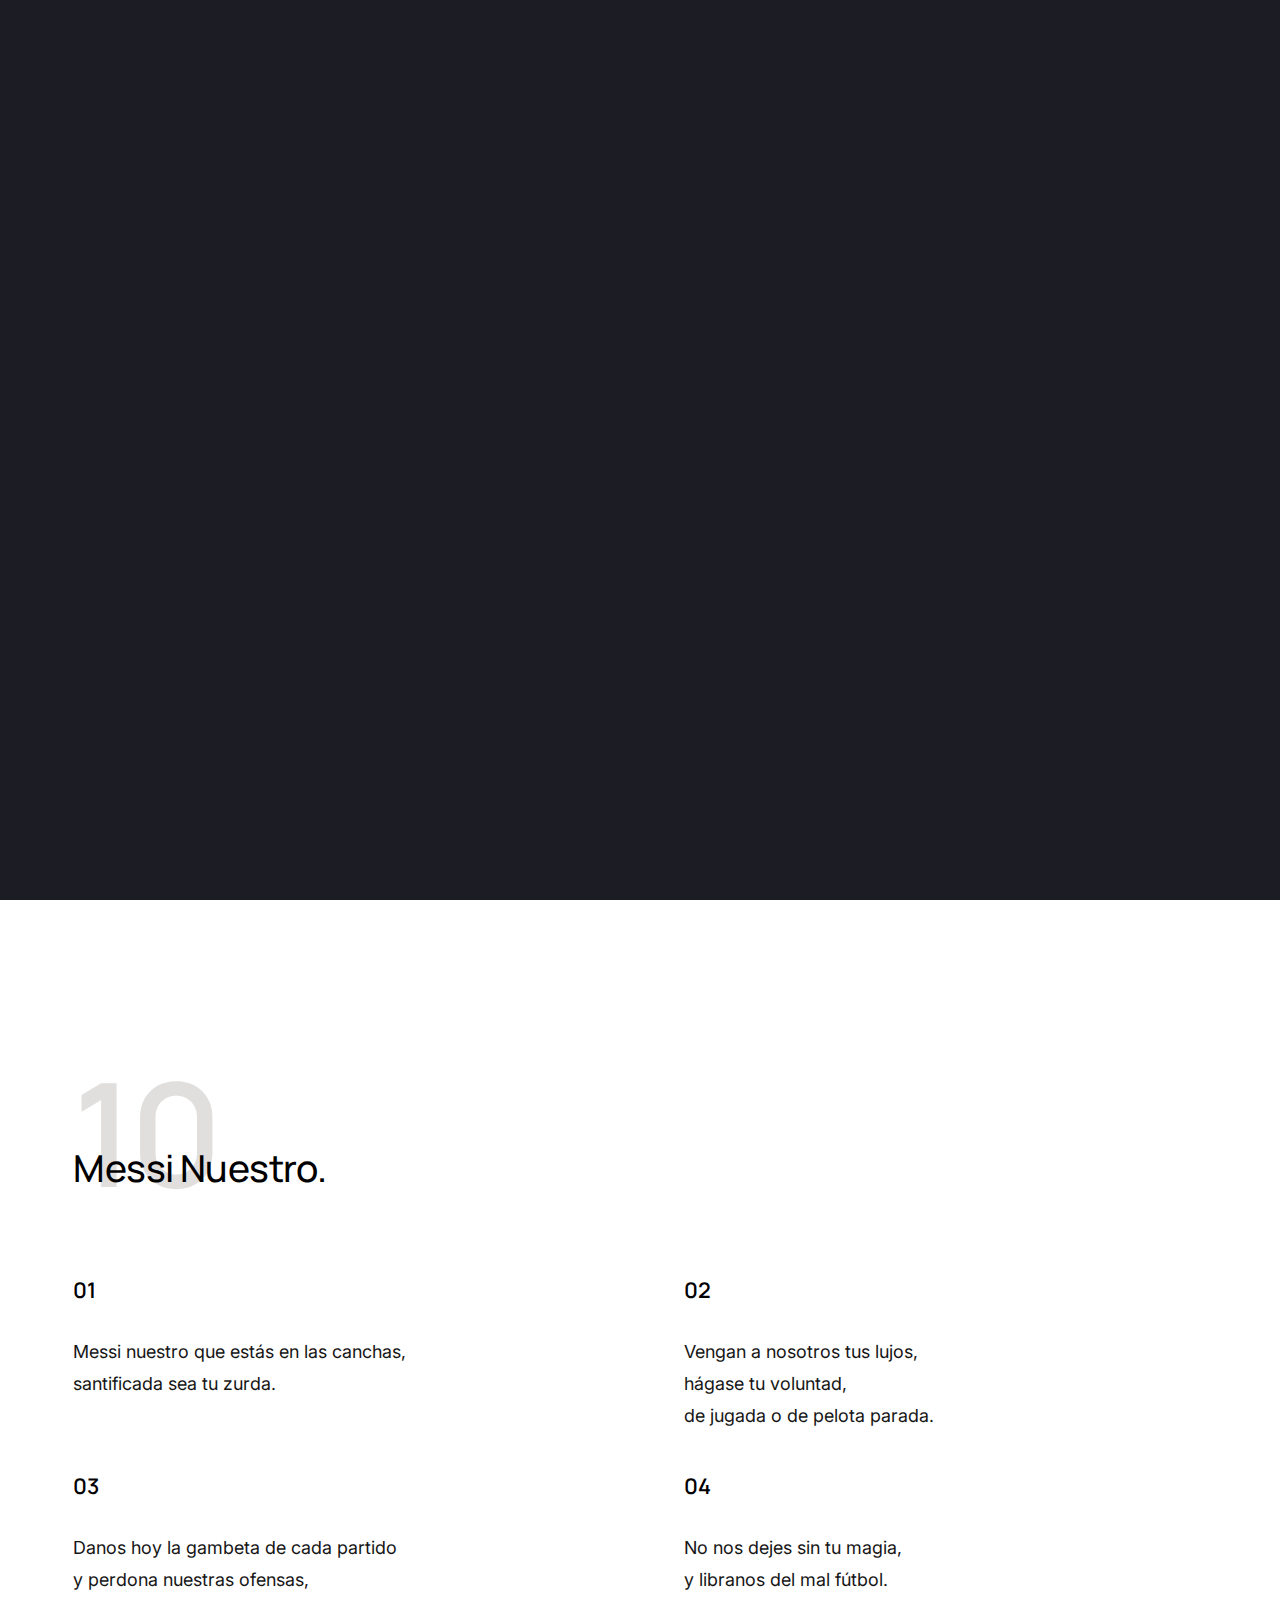
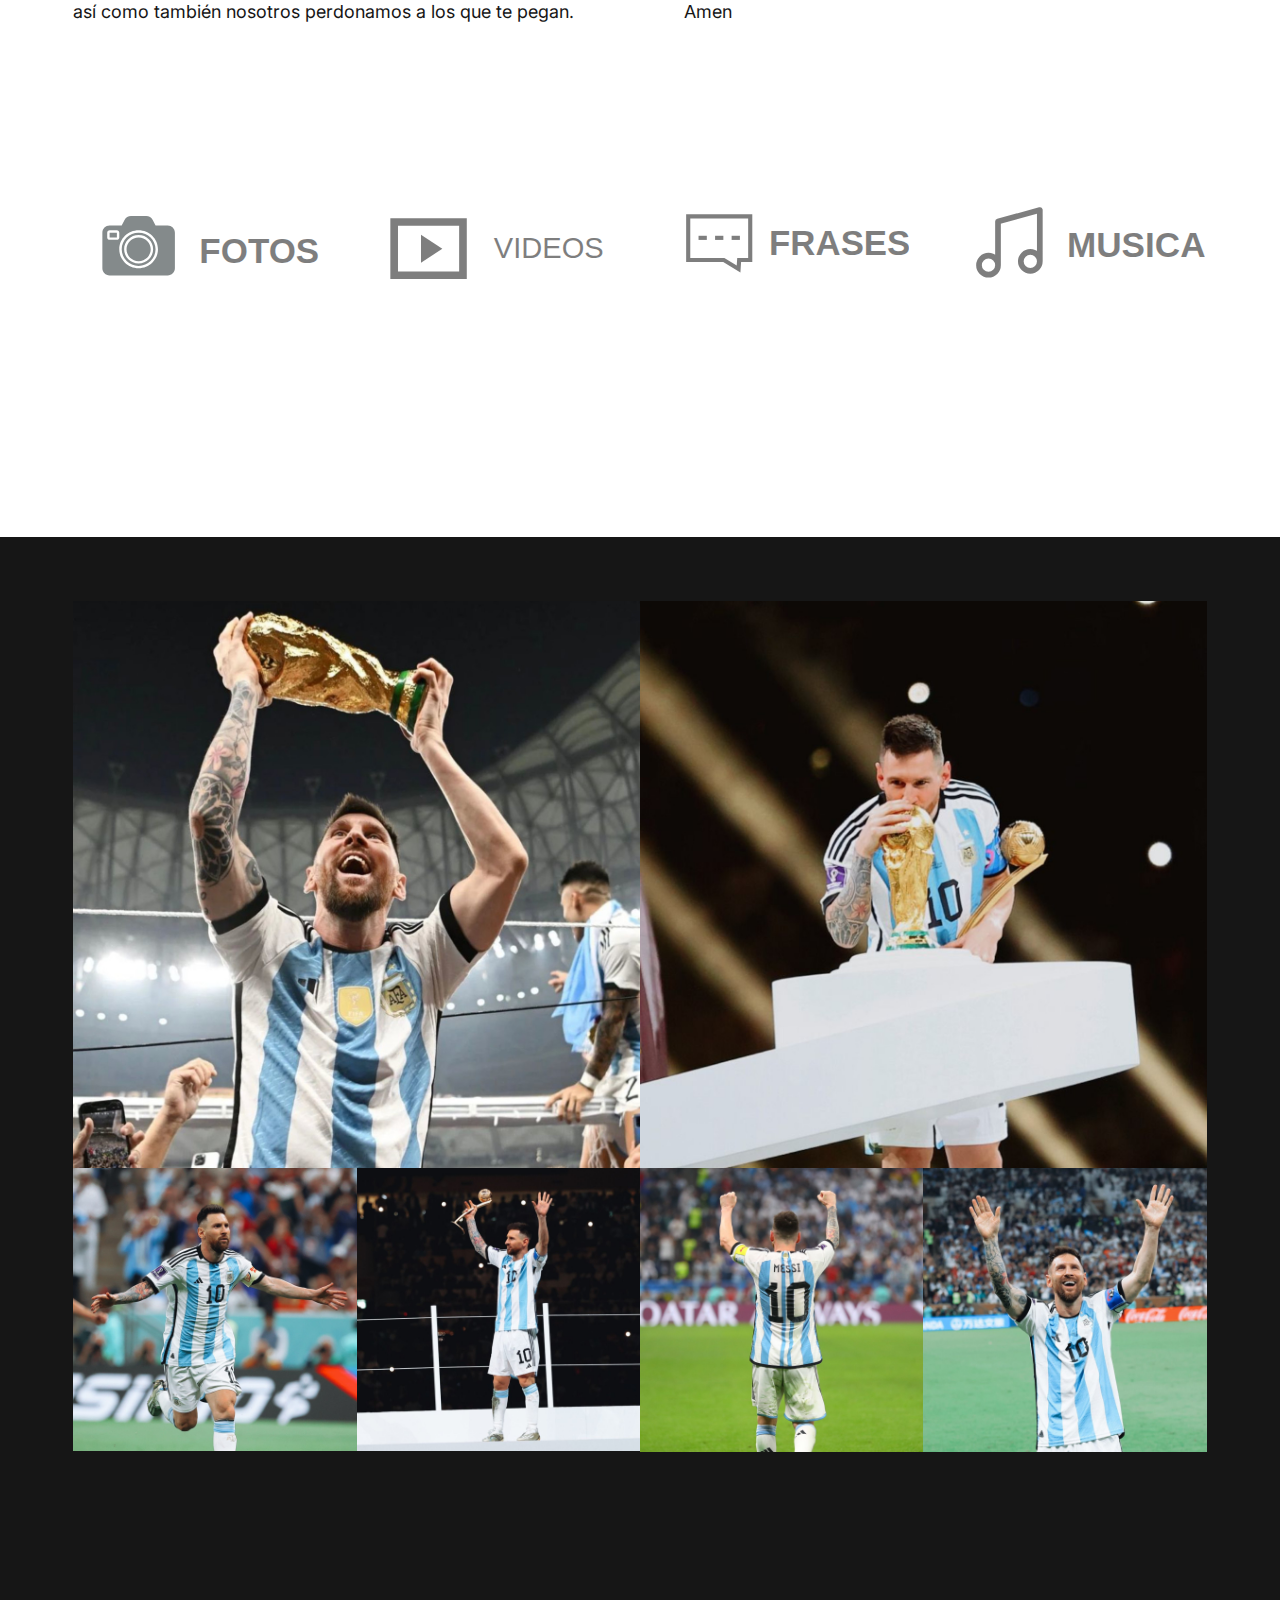
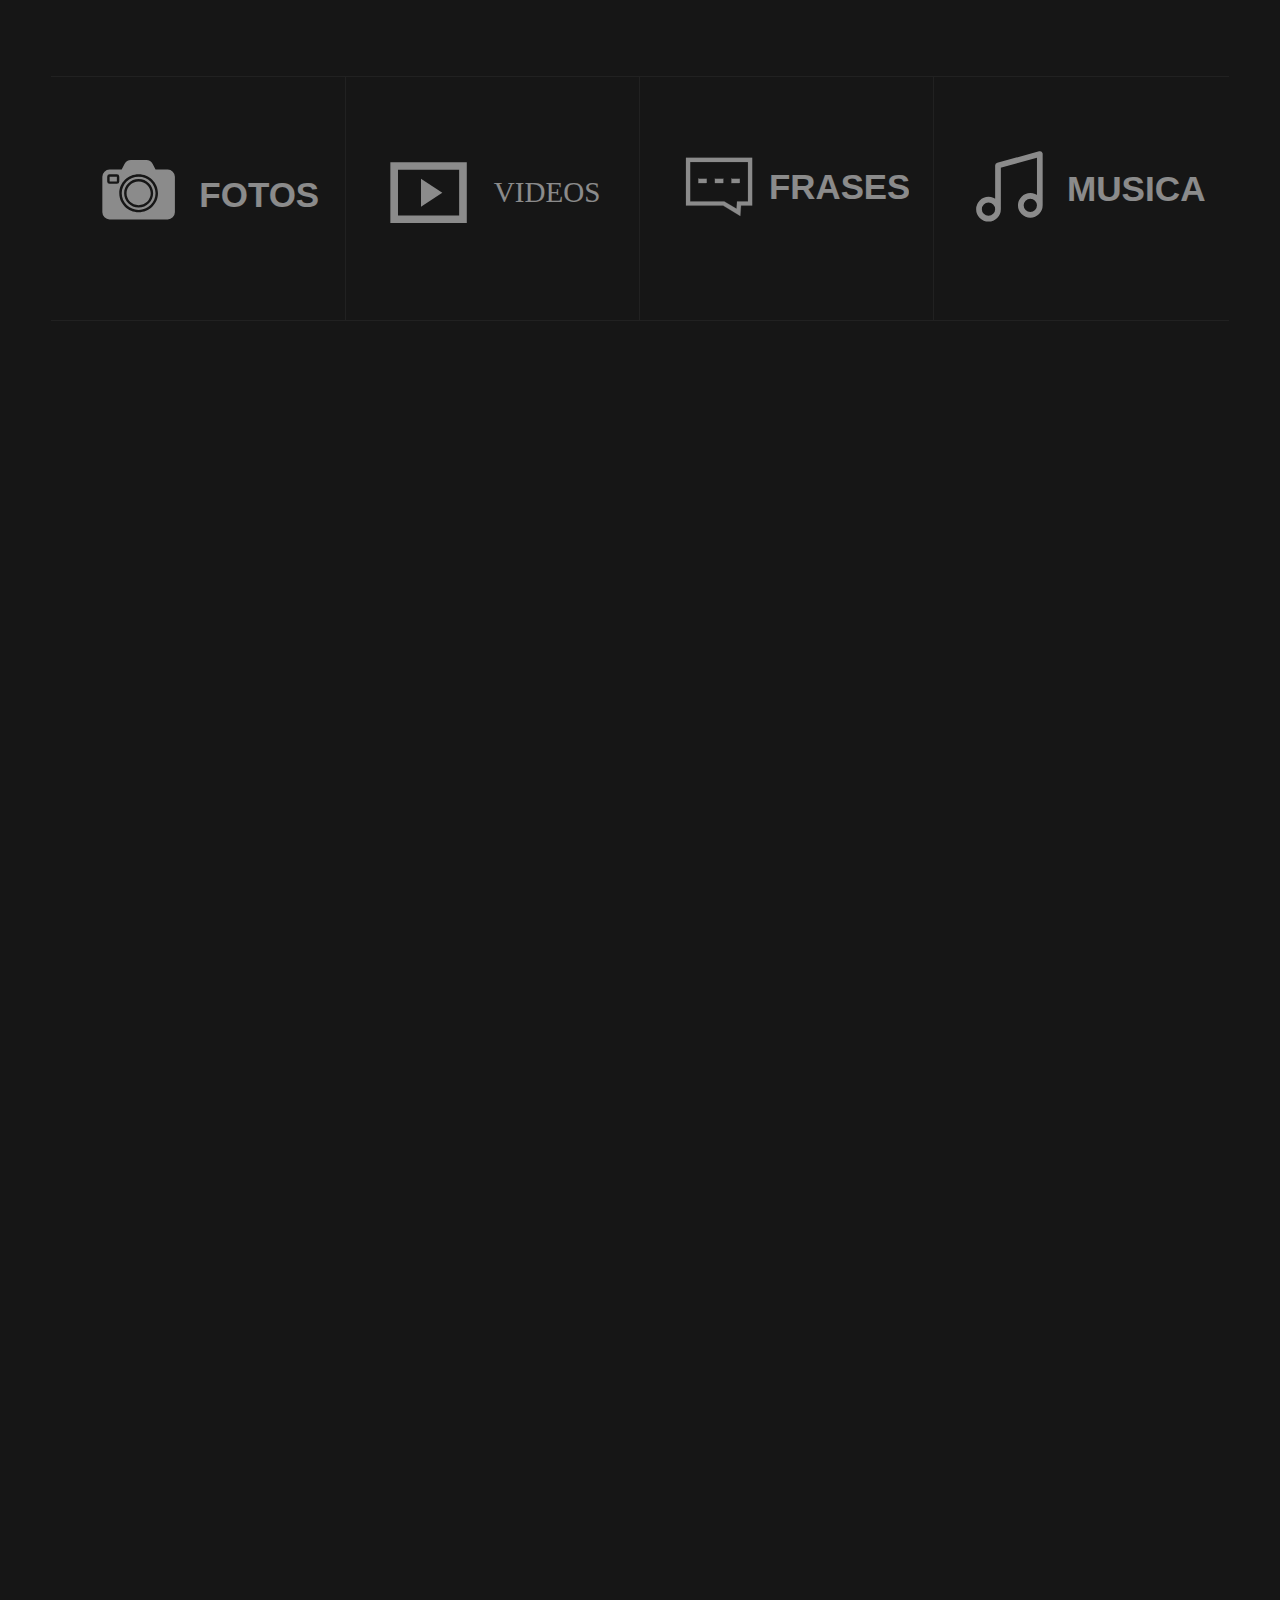
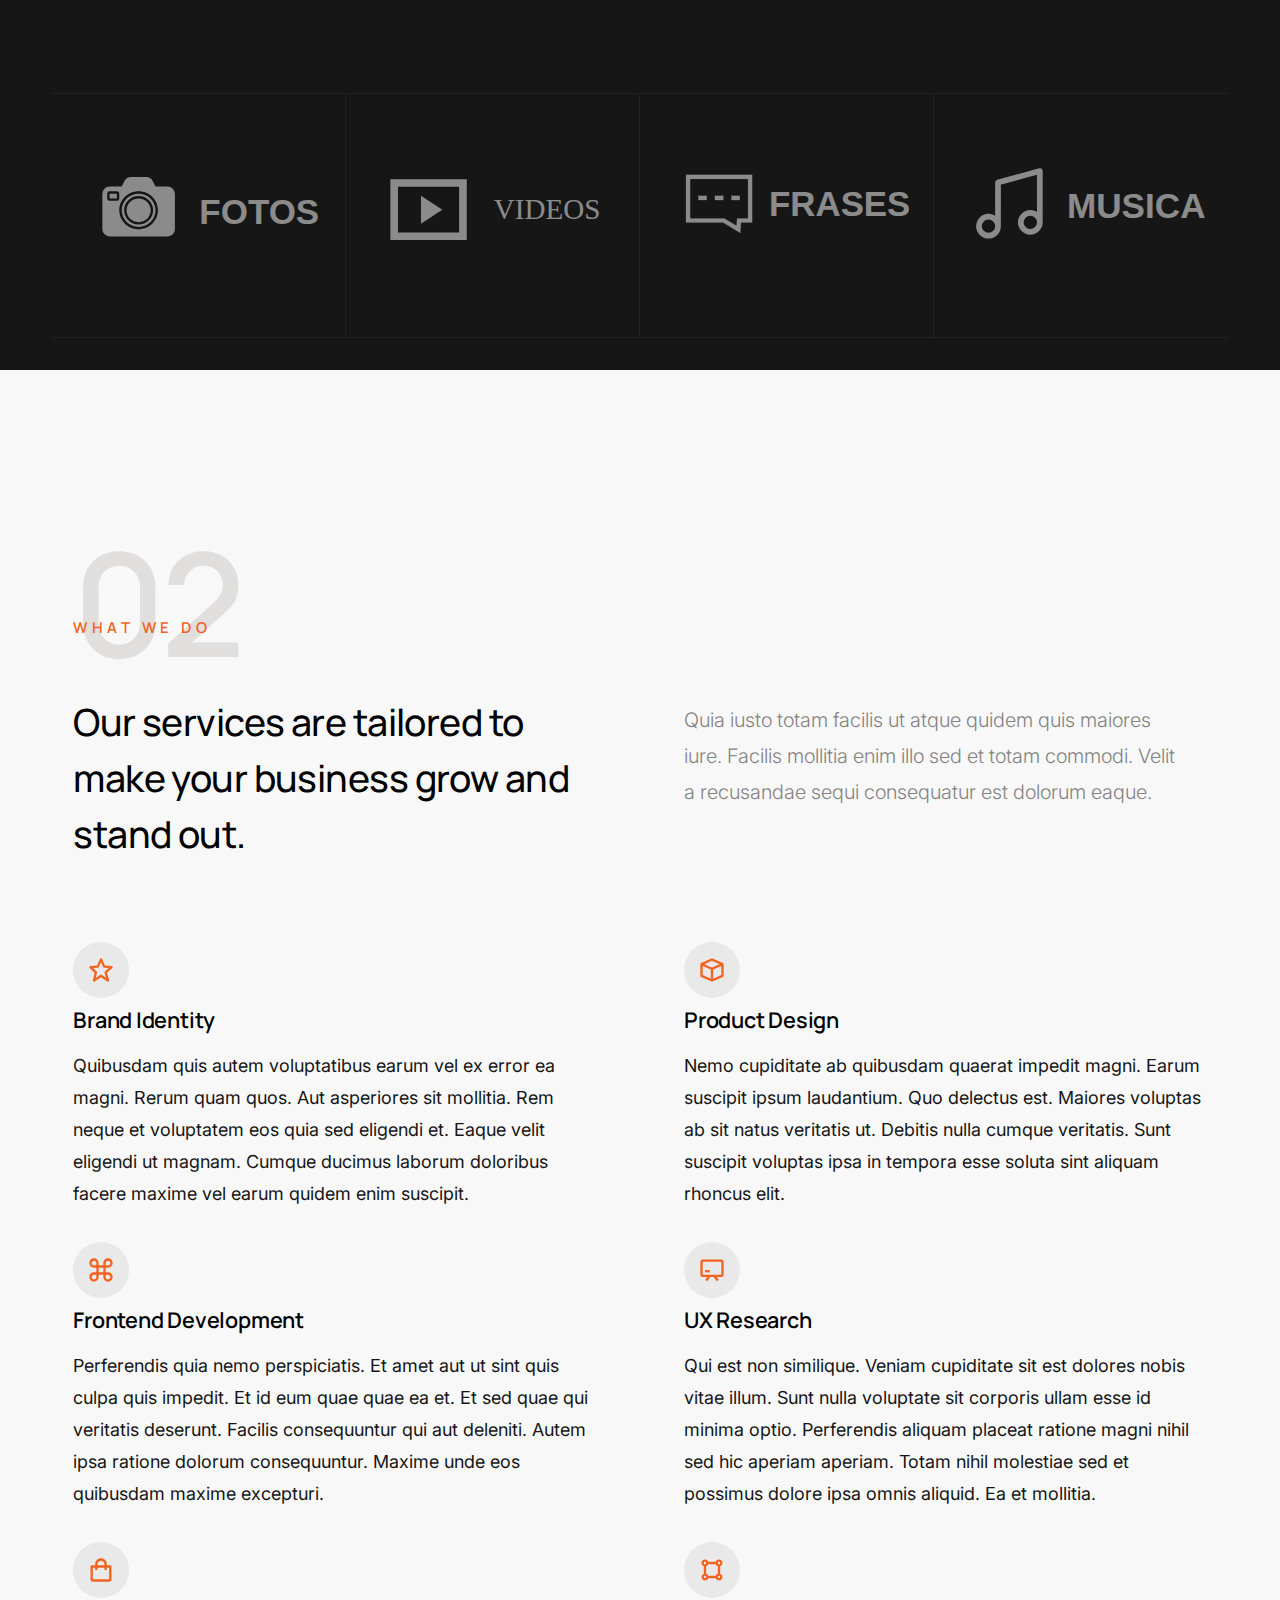
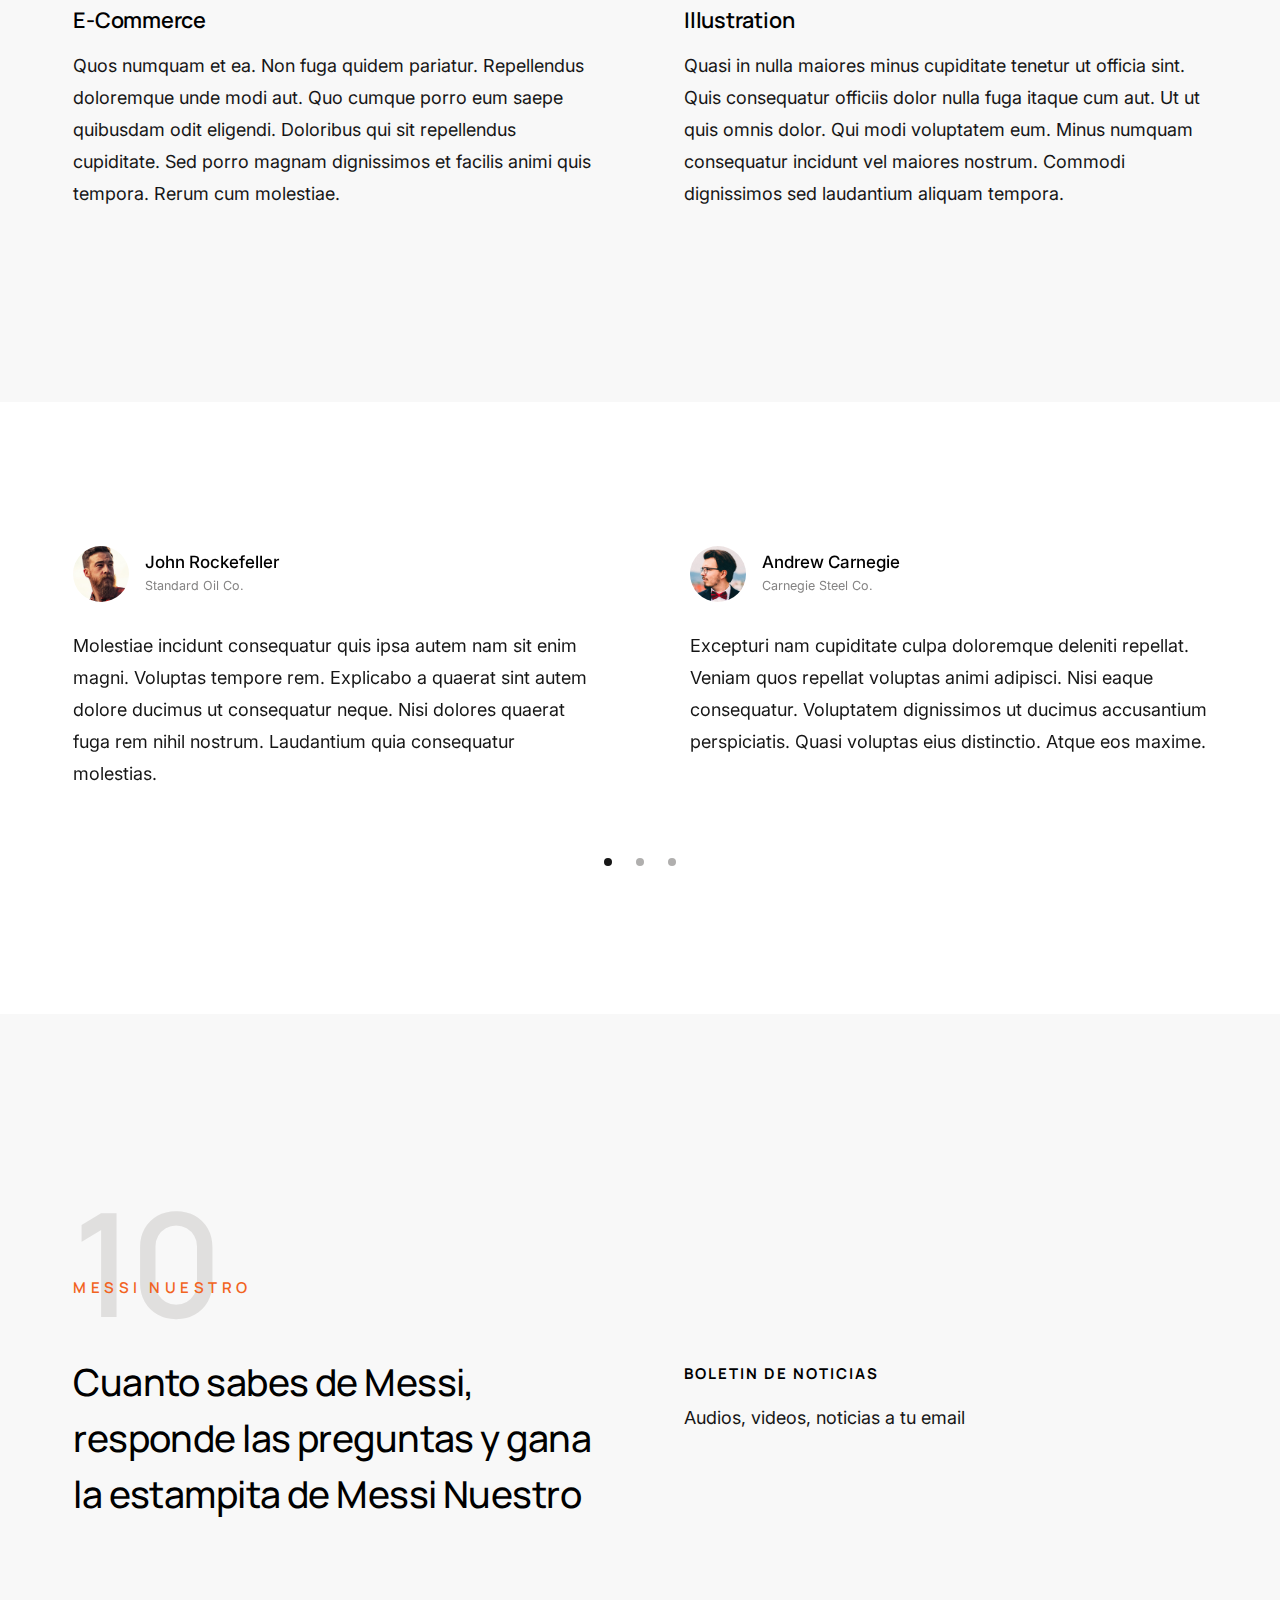
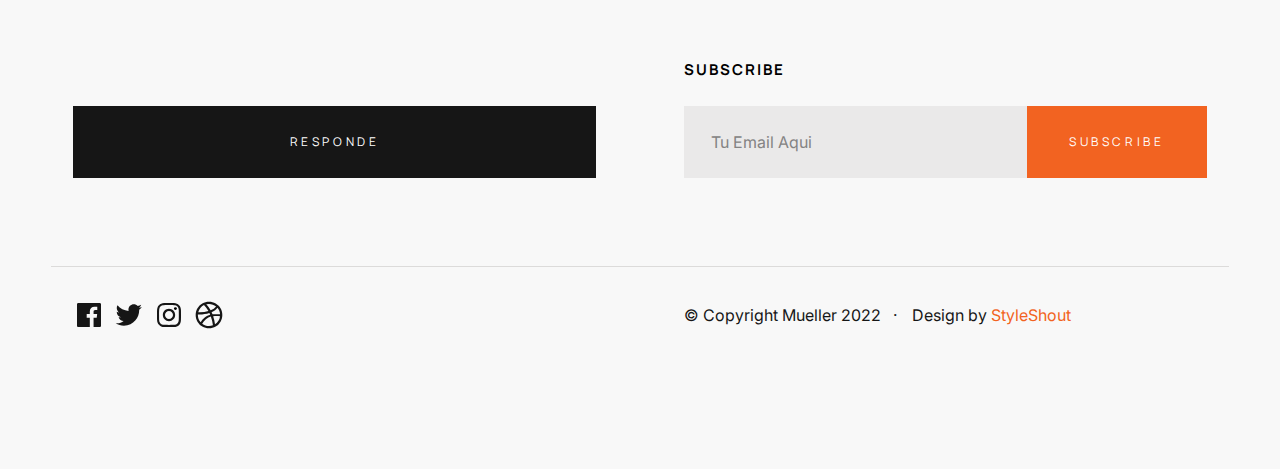
==== commit 6902a5ca: "add video gallery" ====
--- a/index.html
+++ b/index.html
@@ -15,6 +15,7 @@
     ================================================== -->
         <link rel="stylesheet" href="css/vendor.css">
         <link rel="stylesheet" href="css/styles.css">
+        <link rel="stylesheet" href="/css/video.css">
         <!-- favicons
     ================================================== -->
         <link rel="apple-touch-icon" sizes="180x180" href="apple-touch-icon.png">
@@ -393,81 +394,46 @@
                 </section>
                 <!-- ======         </Fotos>            ====== -->
                 <!-- ======         <Videos>            ====== -->
+             
+
                 <section id="videos" class="s-folio target-section">
-                    <div class="row section-header light-on-dark" data-num="Videos">
-                    </div> <!-- end section-header -->
-                    <div id="bricks" class="row bricks">
-   
+                    <div class="row bricks">
                         <div class="column lg-12 masonry">
                             <div class="bricks-wrapper">
                                 <div class="grid-sizer">
-                                    
                                 </div>
                                 <article class="brick brick--double entry">
-                                    <a href="#modal-01" class="entry__link">
-                                        <div class="entry__thumb">
-                                        </div>
-                                        <div class="entry__info">
-                                            <div class="entry__cat">Frontend Design</div>
-                                            <h4 class="entry__title">White Turban</h4>
-                                        </div>
-                                    </a>
+                                    <div class="video-container">
+                                        <iframe width="560" height="315" src="https://www.youtube.com/embed/ZmKy_fnRM_E" frameborder="0" allowfullscreen></iframe>
+                                    </div>    
                                 </article> <!-- entry -->
                                 <article class="brick brick--double entry">
-                                    <a href="#modal-02" class="entry__link">
-                                        <div class="entry__thumb">
-                                            <img src="" alt="">
-                                        </div>
-                                        <div class="entry__info">
-                                            <div class="entry__cat">Brand Identity</div>
-                                            <h4 class="entry__title">Caffeine & Tulips</h4>
-                                        </div>
-                                    </a>
+                                    <div class="video-container">
+                                        <iframe width="560" height="315" src="https://www.youtube.com/embed/ZmKy_fnRM_E" frameborder="0" allowfullscreen></iframe>
+                                    </div>                                        
+                                </article>
+                                <article class="brick brick--double entry">
+                                    <div class="video-container">
+                                        <iframe width="560" height="315" src="https://www.youtube.com/embed/ZmKy_fnRM_E" frameborder="0" allowfullscreen></iframe>
+                                    </div>    
                                 </article> <!-- entry -->
-                                <article class="brick entry">
-                                    <a href="#modal-03" class="entry__link">
-                                        <div class="entry__thumb">
-                                            <img src="" alt="">
-                                        </div>
-                                        <div class="entry__info">
-                                            <div class="entry__cat">Product Design</div>
-                                            <h4 class="entry__title">Grayscale</h4>
-                                        </div>
-                                    </a>
+                                <article class="brick brick--double entry">
+                                    <div class="video-container">
+                                        <iframe width="560" height="315" src="https://www.youtube.com/embed/ZmKy_fnRM_E" frameborder="0" allowfullscreen></iframe>
+                                    </div>                                        
+                                </article>
+                                <article class="brick brick--double entry">
+                                    <div class="video-container">
+                                        <iframe width="560" height="315" src="https://www.youtube.com/embed/ZmKy_fnRM_E" frameborder="0" allowfullscreen></iframe>
+                                    </div>    
                                 </article> <!-- entry -->
-                                <article class="brick entry">
-                                    <a href="#modal-04" class="entry__link">
-                                        <div class="entry__thumb">
-                                            <img src="" alt="">
-                                        </div>
-                                        <div class="entry__info">
-                                            <div class="entry__cat">E-Commerce</div>
-                                            <h4 class="entry__title">Lamp</h4>
-                                        </div>
-                                    </a>
-                                </article> <!-- entry -->
-                                <article class="brick entry">
-                                    <a href="#modal-05" class="entry__link">
-                                        <div class="entry__thumb">
-                                            <img src="" alt="">
-                                        </div>
-                                        <div class="entry__info">
-                                            <div class="entry__cat">Frontend Design</div>
-                                            <h4 class="entry__title">Tropical</h4>
-                                        </div>
-                                    </a>
-                                </article> <!-- entry -->
-                                <article class="brick entry">
-                                    <a href="#modal-06" class="entry__link">
-                                        <div class="entry__thumb">
-                                            <img src="" alt="">
-                                        </div>
-                                        <div class="entry__info">
-                                            <div class="entry__cat">E-Commerce</div>
-                                            <h4 class="entry__title">Woodcraft</h4>
-                                        </div>
-                                    </a>
-                                </article> <!-- entry -->
+                                <article class="brick brick--double entry">
+                                    <div class="video-container">
+                                        <iframe width="560" height="315" src="https://www.youtube.com/embed/ZmKy_fnRM_E" frameborder="0" allowfullscreen></iframe>
+                                    </div>                                        
+                                </article>
+                                                                                                                                                                
+                                 <!-- entry -->
                             </div> <!-- end bricks-wrapper -->
                         </div> <!-- end masonry -->
                     </div> <!-- end bricks -->
@@ -475,98 +441,74 @@
                 -------------------------------------------- -->
                     <div id="modal-01" hidden>
                         <div class="modal-popup">
-                            <img src="" alt="">
-                            <div class="modal-popup__desc">
-                                <h5>White Turban</h5>
-                                <p>Odio soluta enim quos sit asperiores rerum rerum repudiandae cum. Vel voluptatem
-                                    alias qui assumenda iure et expedita voluptatem. Ratione officiis quae.</p>
-                                <ul class="modal-popup__cat">
-                                    <li>UX Research</li>
-                                    <li>Frontend Design</li>
-                                </ul>
-                            </div>
-                            <a href="https://www.behance.net/" class="modal-popup__details">Project link</a>
+                            <img src="images/folio/messi00.jpeg" alt="">
+                            <div class="modal-popup__desc">
+                                <h5>Messi levanta la copa del Mundo</h5>
+                                <p>Lionel Messi, considerado como uno de los mejores jugadores de fútbol de todos los
+                                    tiempos, llevó a Argentina a una victoria histórica en la Copa Mundial de la FIFA
+                                    2022. </p>
+                            </div>
                         </div>
                     </div> <!-- end modal -->
                     <div id="modal-02" hidden>
                         <div class="modal-popup">
-                            <img src="" alt="">
-                            <div class="modal-popup__desc">
-                                <h5>Caffeine & Tulips</h5>
-                                <p>Proin gravida nibh vel velit auctor aliquet. Aenean sollicitudin, lorem quis bibendum
-                                    auctor, nisi elit consequat ipsum, nec sagittis sem nibh id elit.</p>
-                                <ul class="modal-popup__cat">
-                                    <li>Brand Identity</li>
-                                </ul>
-                            </div>
-                            <a href="https://www.behance.net/" class="modal-popup__details">Project link</a>
+                            <img src="images/folio/messi01.jpeg" alt="">
+                            <div class="modal-popup__desc">
+                                <h5>Messi levanta la copa del Mundo</h5>
+                                <p>Lionel Messi, considerado como uno de los mejores jugadores de fútbol de todos los
+                                    tiempos, llevó a Argentina a una victoria histórica en la Copa Mundial de la FIFA
+                                    2022. </p>
+                            </div>
                         </div>
                     </div> <!-- end modal -->
                     <div id="modal-03" hidden>
                         <div class="modal-popup">
-                            <img src="" alt="">
-                            <div class="modal-popup__desc">
-                                <h5>Grayscale</h5>
-                                <p>Exercitationem reprehenderit quod explicabo consequatur aliquid ut magni ut. Deleniti
-                                    quo corrupti illum velit eveniet ratione necessitatibus ipsam mollitia.</p>
-                                <ul class="modal-popup__cat">
-                                    <li>Product Design</li>
-                                </ul>
-                            </div>
-                            <a href="https://www.behance.net/" class="modal-popup__details">Project link</a>
+                            <img src="images/folio/messi02.jpeg" alt="">
+                            <div class="modal-popup__desc">
+                                <h5>Messi levanta la copa del Mundo</h5>
+                                <p>Lionel Messi, considerado como uno de los mejores jugadores de fútbol de todos los
+                                    tiempos, llevó a Argentina a una victoria histórica en la Copa Mundial de la FIFA
+                                    2022. </p>
+                            </div>
                         </div>
                     </div> <!-- end modal -->
                     <div id="modal-04" hidden>
                         <div class="modal-popup">
-                            <img src="" alt="">
-                            <div class="modal-popup__desc">
-                                <h5>The Lamp</h5>
-                                <p>Dolores velit qui quos nobis. Aliquam delectus voluptas quos possimus non voluptatem
-                                    voluptas voluptas. Est doloribus eligendi porro doloribus voluptatum.</p>
-                                <ul class="modal-popup__cat">
-                                    <li>E-Commerce</li>
-                                </ul>
-                            </div>
-                            <a href="https://www.behance.net/" class="modal-popup__details">Project link</a>
+                            <img src="images/folio/messi03.jpeg" alt="">
+                            <div class="modal-popup__desc">
+                                <h5>Messi levanta la copa del Mundo</h5>
+                                <p>Lionel Messi, considerado como uno de los mejores jugadores de fútbol de todos los
+                                    tiempos, llevó a Argentina a una victoria histórica en la Copa Mundial de la FIFA
+                                    2022. </p>
+                            </div>
                         </div>
                     </div> <!-- end modal -->
                     <div id="modal-05" hidden>
                         <div class="modal-popup">
-                            <img src="" alt="">
-                            <div class="modal-popup__desc">
-                                <h5>Tropical</h5>
-                                <p>Proin gravida nibh vel velit auctor aliquet. Aenean sollicitudin, lorem quis bibendum
-                                    auctor, nisi elit consequat ipsum, nec sagittis sem nibh id elit.</p>
-                                <ul class="modal-popup__cat">
-                                    <li>Frontend Design</li>
-                                </ul>
-                            </div>
-                            <a href="https://www.behance.net/" class="modal-popup__details">Project link</a>
+                            <img src="images/folio/messi04.jpeg" alt="">
+                            <div class="modal-popup__desc">
+                                <h5>Messi levanta la copa del Mundo</h5>
+                                <p>Lionel Messi, considerado como uno de los mejores jugadores de fútbol de todos los
+                                    tiempos, llevó a Argentina a una victoria histórica en la Copa Mundial de la FIFA
+                                    2022. </p>
+                            </div>
                         </div>
                     </div> <!-- end modal -->
                     <div id="modal-06" hidden>
                         <div class="modal-popup">
-                            <img src="" alt="">
-                            <div class="modal-popup__desc">
-                                <h5>Woodcraft</h5>
-                                <p>Quisquam vel libero consequuntur autem voluptas. Qui aut vero. Omnis fugit mollitia
-                                    cupiditate voluptas. Aenean sollicitudin, lorem quis bibendum auctor.</p>
-                                <ul class="modal-popup__cat">
-                                    <li>E-Commerce</li>
-                                    <li>Product Design</li>
-                                </ul>
-                            </div>
-                            <a href="https://www.behance.net/" class="modal-popup__details">Project link</a>
+                            <img src="images/folio/messi05.jpeg" alt="">
+                            <div class="modal-popup__desc">
+                                <h5>Messi levanta la copa del Mundo</h5>
+                                <p>Lionel Messi, considerado como uno de los mejores jugadores de fútbol de todos los
+                                    tiempos, llevó a Argentina a una victoria histórica en la Copa Mundial de la FIFA
+                                    2022. </p>
+                            </div>
                         </div>
                     </div> <!-- end modal -->
                     <!-- ========= Videos Fotos Frases Musica ========= -->
                     <div class="s-clients row">
                         <div class="column lg-12">
-                            <div class="row section-header">
-                                <div class="column lg-12">
-                                    <h3 class="title text-display-1">Brands we have had priveledge to work with</h3>
-                                </div>
-                            </div> <!-- end section-header -->
+                            <!-- end section-header -->
                             <div
                                 class="row clients-list block-lg-one-fourth block-md-one-third block-tab-one-half block-stack">
                                 <div class="column clients-list__item">
@@ -593,7 +535,10 @@
                         </div> <!-- end column lg-12 -->
                     </div>
                     <!-- end Videos Fotos Frases Musica -->
-                </section> <!-- end s-folio -->
+                </section>
+                    
+
+                <!-- =====          </Videos>          ====== -->
                 <!-- ======         <Frases>            ====== -->
                 <section id="frases" class="s-services target-section">
                     <div class="row section-header" data-num="02">
--- a/css/video.css
+++ b/css/video.css
@@ -0,0 +1,15 @@
+.video-container {
+    position: relative;
+    padding-bottom: 56.25%;
+    height: 0;
+    overflow: hidden;
+}
+
+.video-container iframe {
+    padding: 15px;
+    position: absolute;
+    top: 0;
+    left: 0;
+    width: 100%;
+    height: 100%;
+}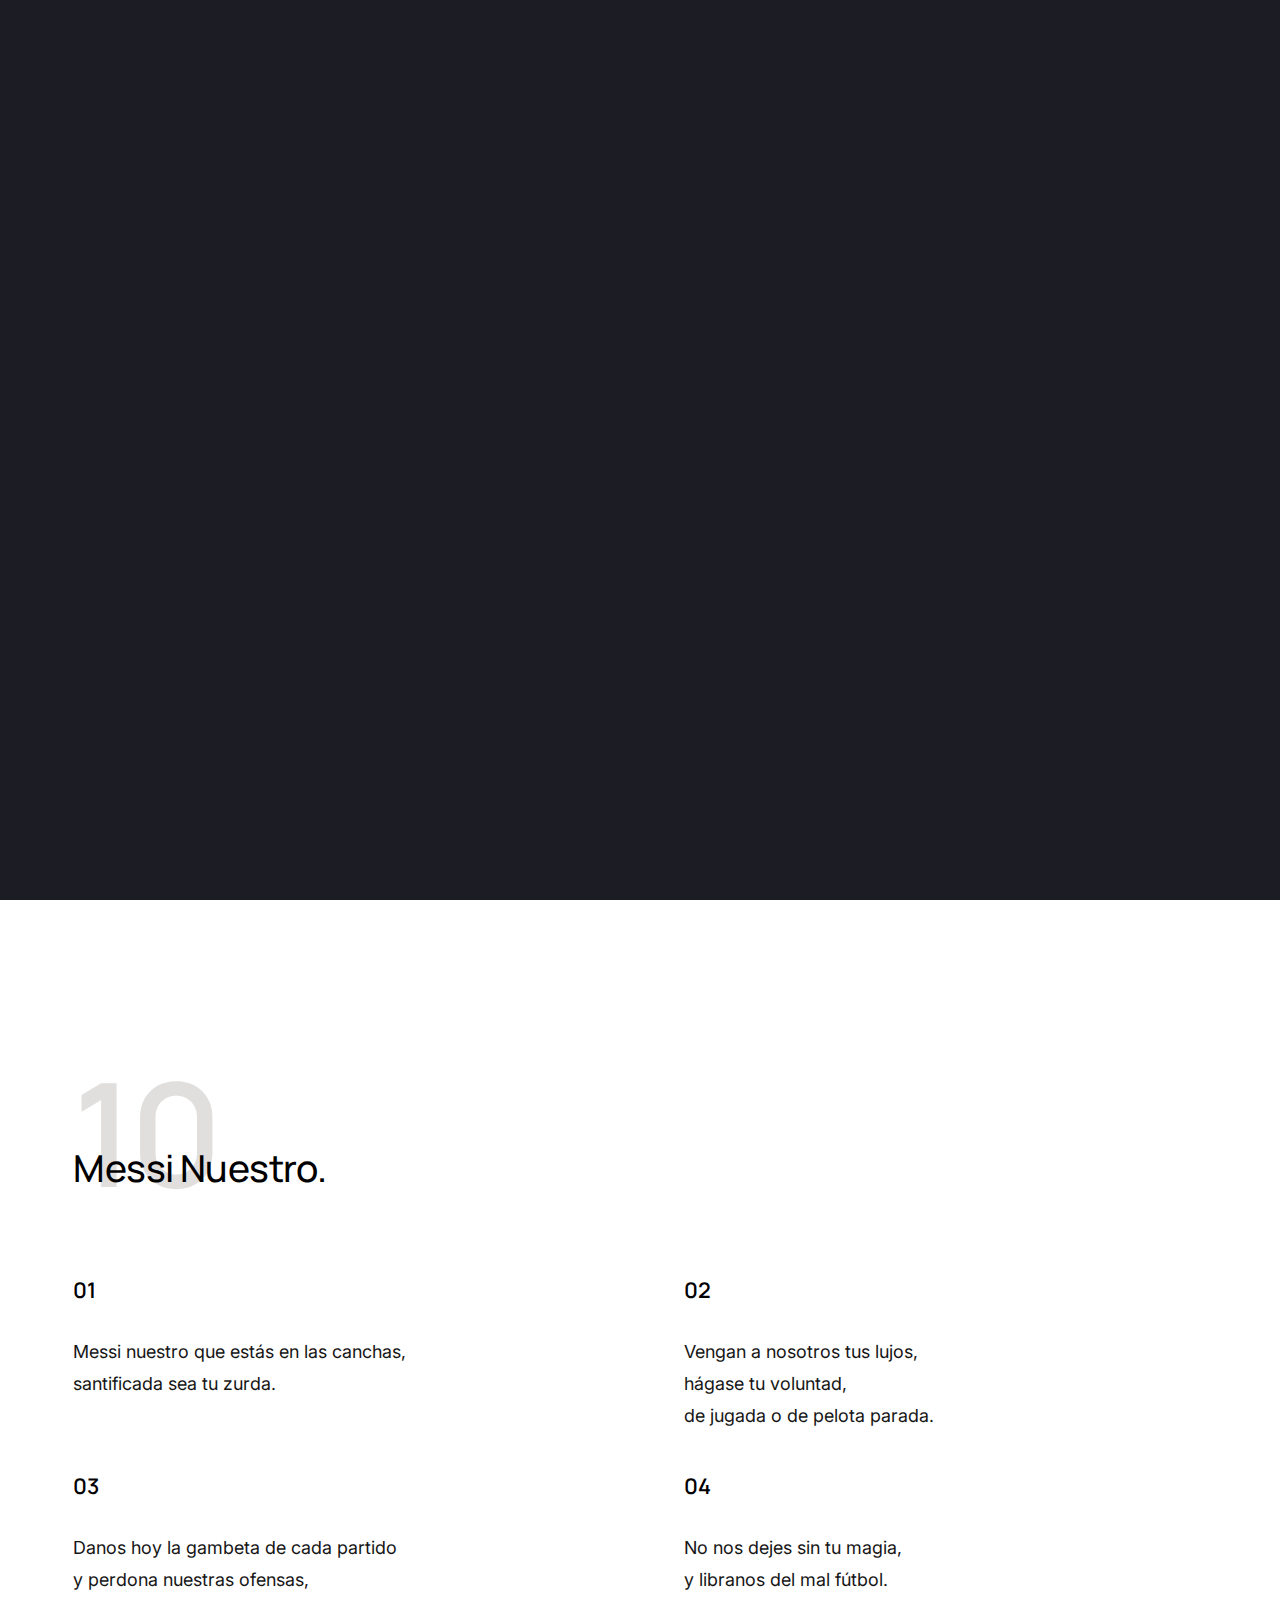
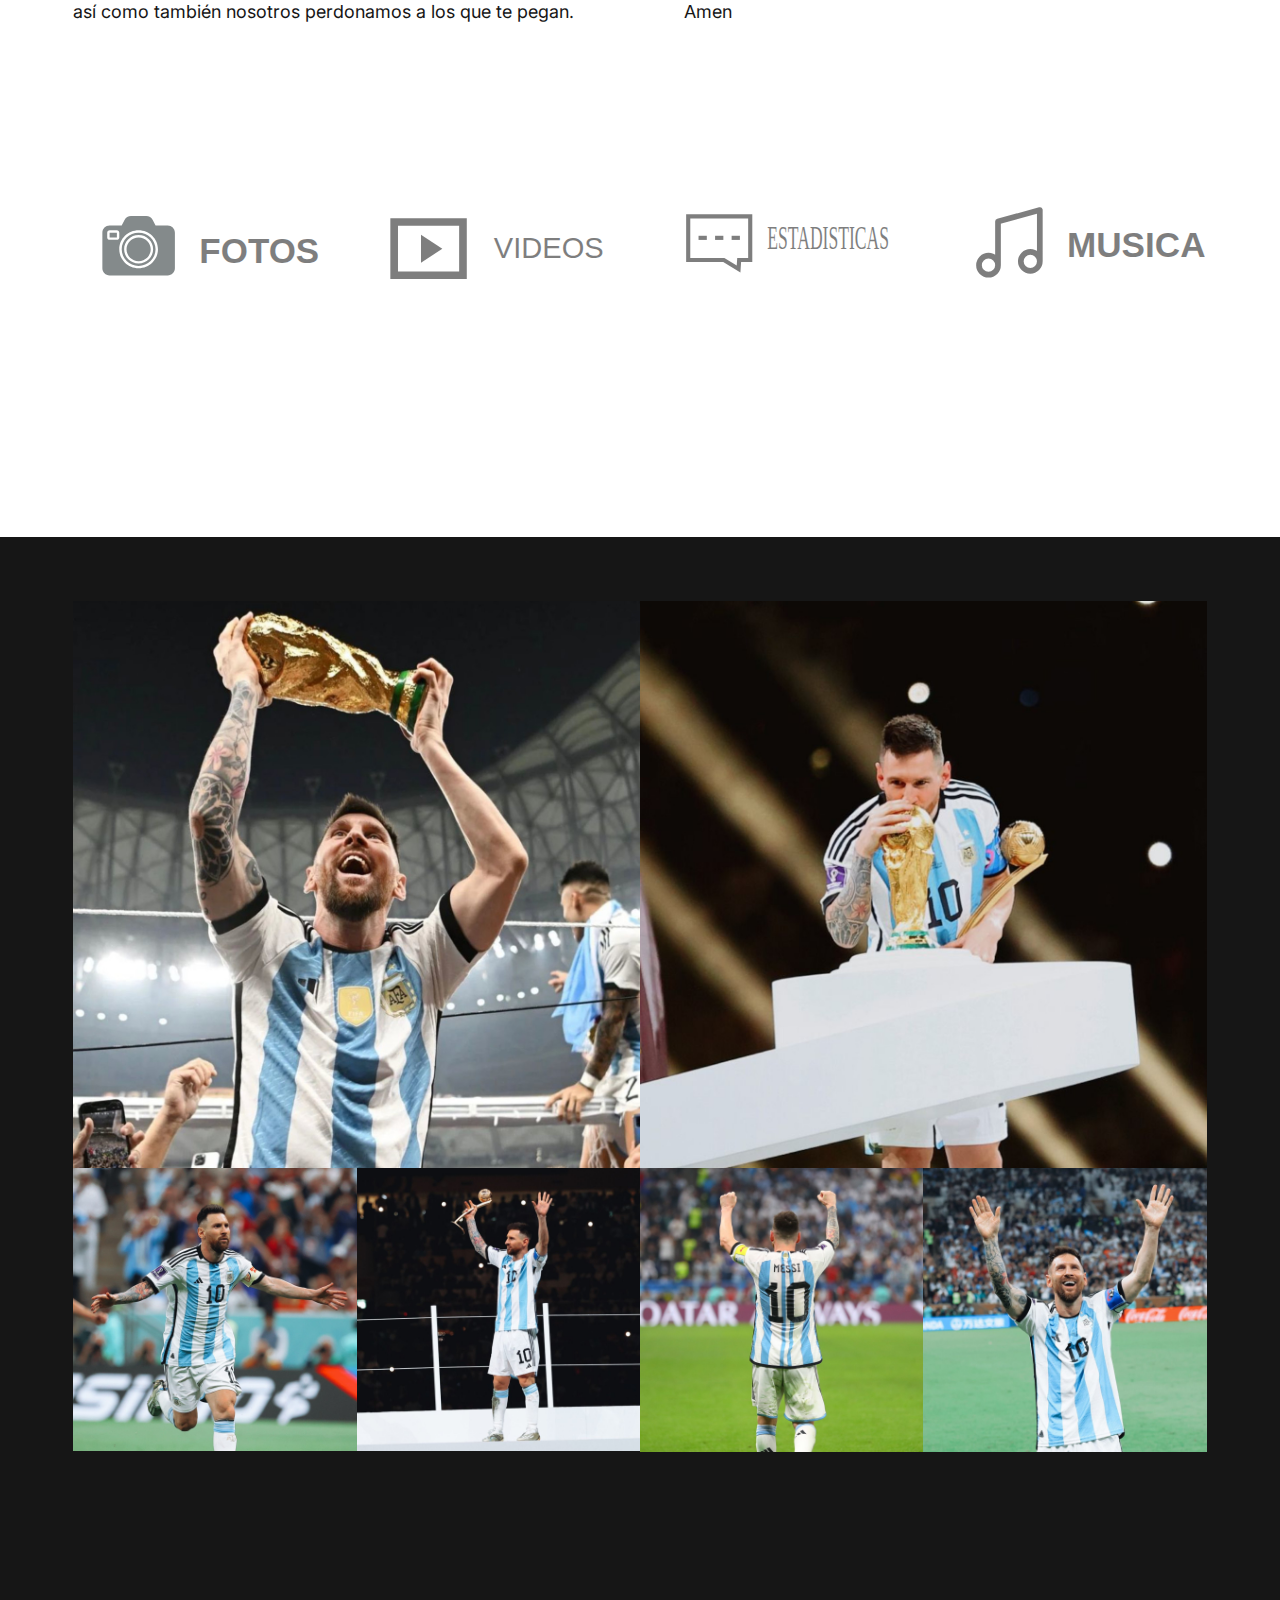
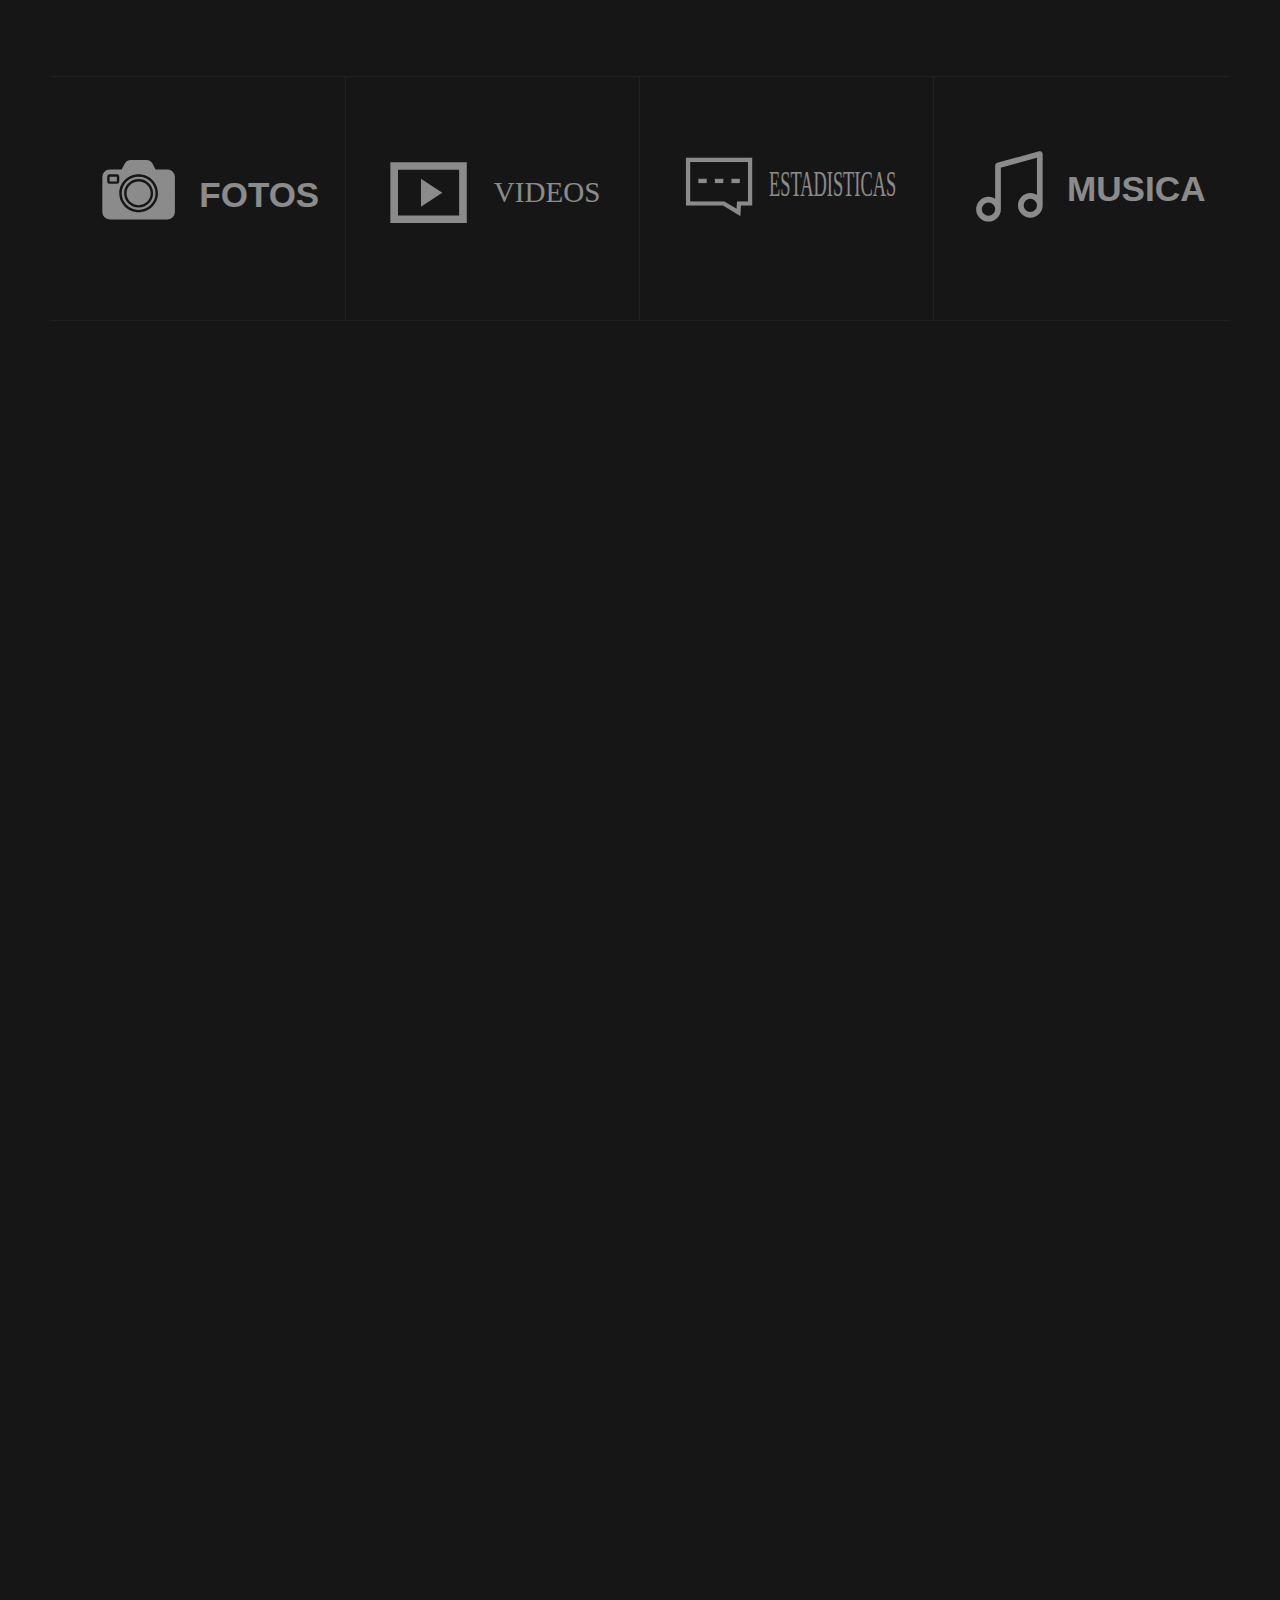
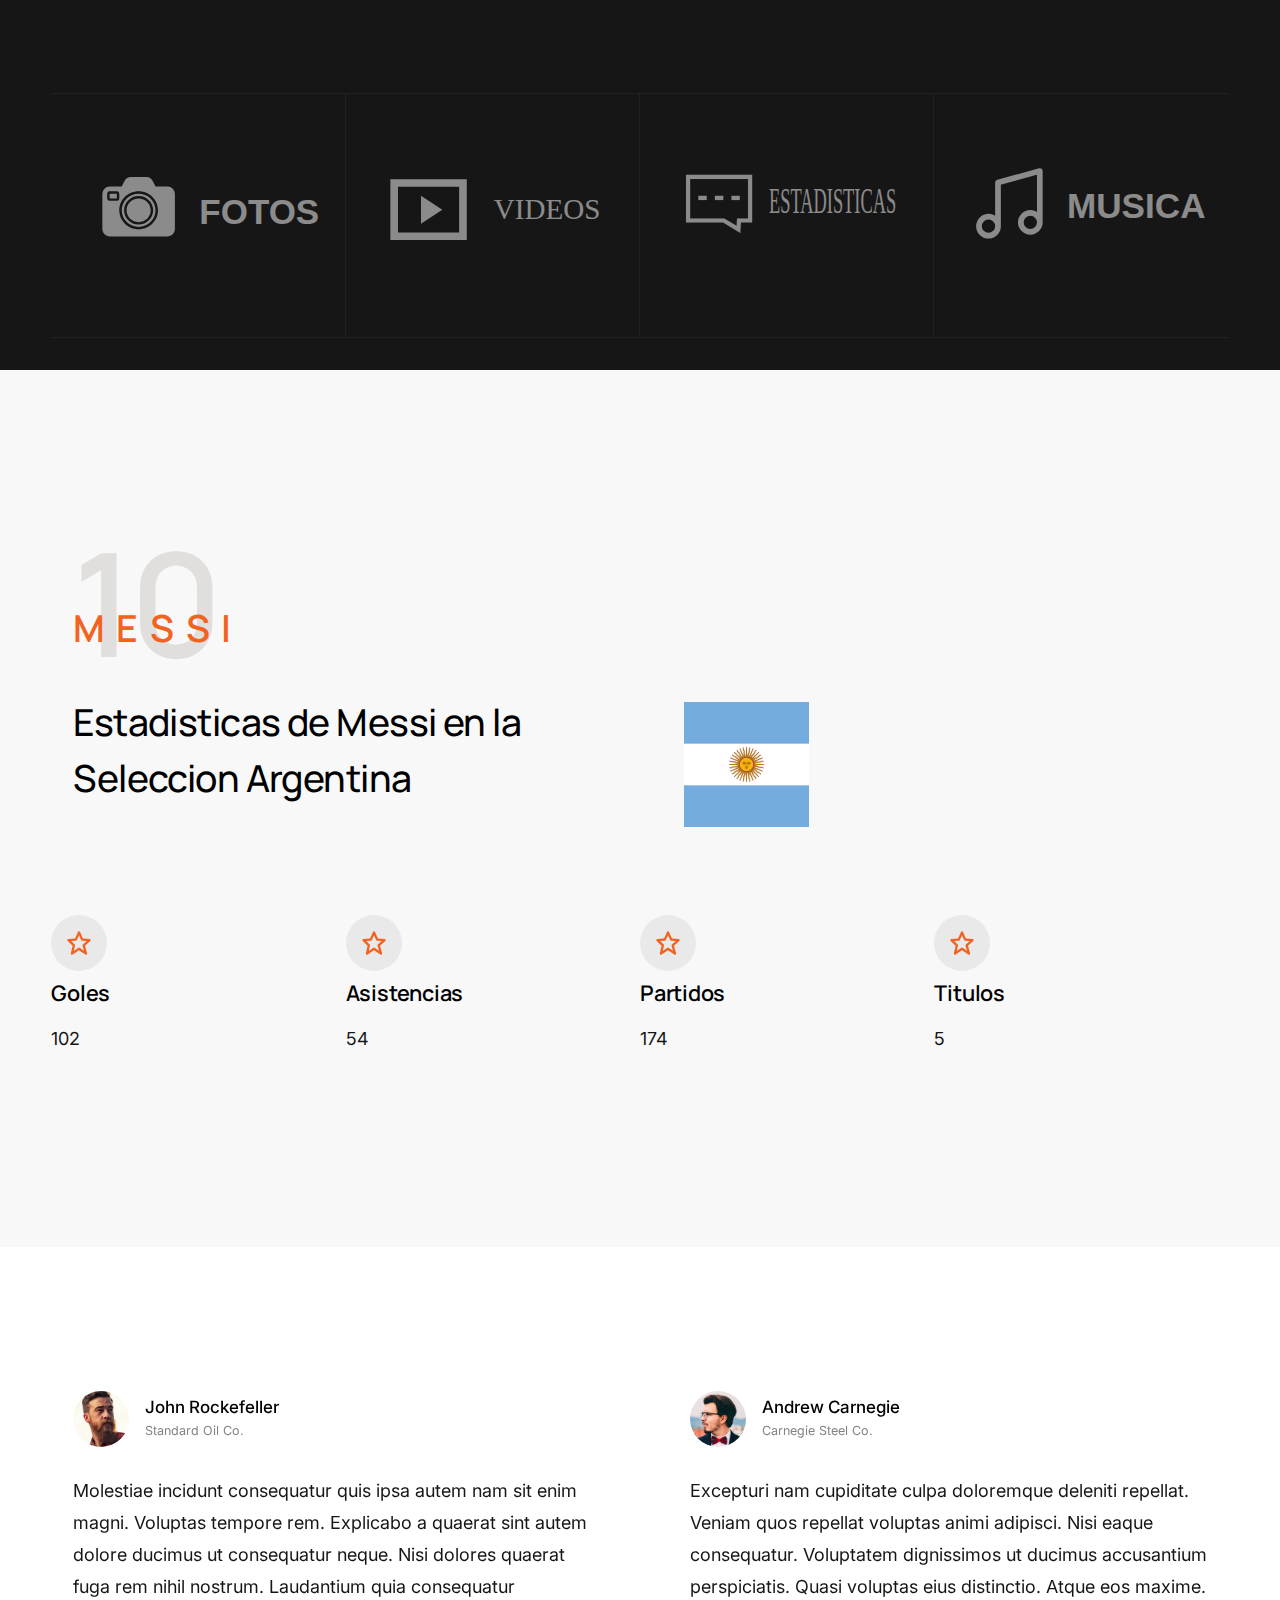
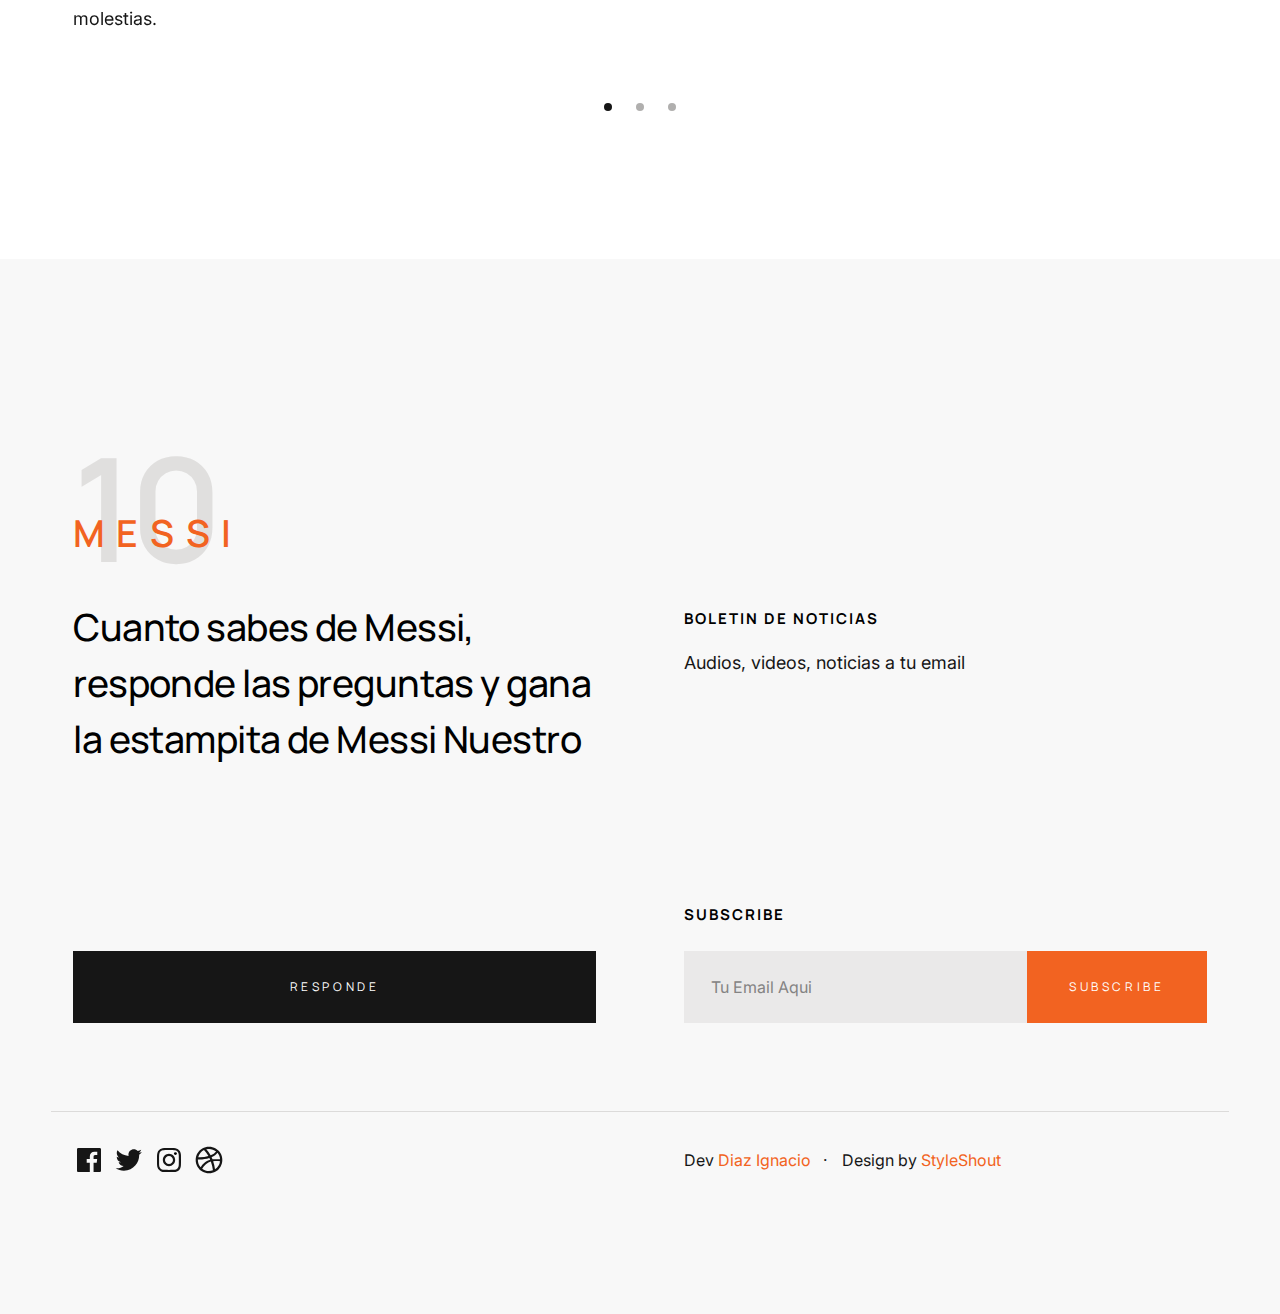
==== commit d3bc5055: "update frasesxestadisticas upload bandera argentina" ====
--- a/index.html
+++ b/index.html
@@ -51,7 +51,7 @@
                             <li><a href="#about" class="smoothscroll">Reza</a></li>
                             <li><a href="#fotos" class="smoothscroll">Fotos</a></li>
                             <li><a href="#videos" class="smoothscroll">Videos</a></li>
-                            <li><a href="#frases" class="smoothscroll">Frases</a></li>
+                            <li><a href="#estadisticas" class="smoothscroll">Estadisticas</a></li>
                             <li><a href="#contacto" class="smoothscroll">Contacto</a></li>
                         </ul> <!-- s-header__menu-links -->
                         <ul class="s-header__social">
@@ -205,8 +205,8 @@
                             </a>
                         </div>
                         <div class="column clients-list__item">
-                            <a href="#frases" class="smoothscroll">
-                                <img src="images/clients/frases.svg" alt="">
+                            <a href="#estadisticas" class="smoothscroll">
+                                <img src="images/clients/estadisticas.svg" alt="">
                             </a>
                         </div>
                         <div class="column clients-list__item">
@@ -378,8 +378,8 @@
                                     </a>
                                 </div>
                                 <div class="column clients-list__item">
-                                    <a href="#frases" class="smoothscroll">
-                                        <img src="images/clients/b-frases.svg" alt="">
+                                    <a href="#estadisticas" class="smoothscroll">
+                                        <img src="images/clients/b-estadisticas.svg" alt="">
                                     </a>
                                 </div>
                                 <div class="column clients-list__item">
@@ -522,8 +522,8 @@
                                     </a>
                                 </div>
                                 <div class="column clients-list__item">
-                                    <a href="#frases" class="smoothscroll">
-                                        <img src="images/clients/b-frases.svg" alt="">
+                                    <a href="#estadisticas" class="smoothscroll">
+                                        <img src="images/clients/b-estadisticas.svg" alt="">
                                     </a>
                                 </div>
                                 <div class="column clients-list__item">
@@ -539,22 +539,19 @@
                     
 
                 <!-- =====          </Videos>          ====== -->
-                <!-- ======         <Frases>            ====== -->
-                <section id="frases" class="s-services target-section">
-                    <div class="row section-header" data-num="02">
-                        <h3 class="column lg-12 section-header__pretitle text-pretitle">What We Do</h3>
+                <!-- ======         <Estadisticas>            ====== -->
+                <section id="estadisticas" class="s-services target-section">
+                    <div class="row section-header" data-num="10">
+                        <h3 class="column lg-12 section-header__pretitle text-pretitle">MESSI</h3>
                         <div class="column lg-6 stack-on-1100 section-header__primary">
-                            <h2 class="title text-display-1"> Our services are tailored to make your business grow and
-                                stand out. </h2>
+                            <h2 class="title text-display-1"> Estadisticas de Messi en la Seleccion Argentina</h2>
                         </div>
                         <div class="column lg-6 stack-on-1100 section-header__secondary">
-                            <p class="desc"> Quia iusto totam facilis ut atque quidem quis maiores iure. Facilis
-                                mollitia enim illo sed et totam commodi. Velit a recusandae sequi consequatur est
-                                dolorum eaque. </p>
+                            <p class="desc"> <img src="/images/argentina.jpg" alt="argentina" style="width: 25%;"> </p>
                         </div>
                     </div> <!-- end section-header -->
                     <div class="row services-list list-block block-lg-one-half block-tab-whole">
-                        <div class="column list-block__item">
+                        <div class="lg-3 list-block__item">
                             <div class="list-block__title">
                                 <div class="list-block__icon">
                                     <svg xmlns="http://www.w3.org/2000/svg" width="24" height="24" viewBox="0 0 24 24"
@@ -564,114 +561,63 @@
                                         </path>
                                     </svg>
                                 </div>
-                                <h3 class="h5">Brand Identity</h3>
+                                <h3 class="h5">Goles</h3>
                             </div>
                             <div class="list-block__text">
-                                <p> Quibusdam quis autem voluptatibus earum vel ex error ea magni. Rerum quam quos. Aut
-                                    asperiores sit mollitia. Rem neque et voluptatem eos quia sed eligendi et. Eaque
-                                    velit eligendi ut magnam. Cumque ducimus laborum doloribus facere maxime vel earum
-                                    quidem enim suscipit. </p>
+                                <p> 102 </p>
                             </div>
                         </div> <!-- end list-block__item -->
-                        <div class="column list-block__item">
+                        <div class="lg-3 list-block__item">
                             <div class="list-block__title">
                                 <div class="list-block__icon">
                                     <svg xmlns="http://www.w3.org/2000/svg" width="24" height="24" viewBox="0 0 24 24"
                                         style="fill: rgba(0, 0, 0, 1);transform: ;msFilter:;">
                                         <path
-                                            d="m21.406 6.086-9-4a1.001 1.001 0 0 0-.813 0l-9 4c-.02.009-.034.024-.054.035-.028.014-.058.023-.084.04-.022.015-.039.034-.06.05a.87.87 0 0 0-.19.194c-.02.028-.041.053-.059.081a1.119 1.119 0 0 0-.076.165c-.009.027-.023.052-.031.079A1.013 1.013 0 0 0 2 7v10c0 .396.232.753.594.914l9 4c.13.058.268.086.406.086a.997.997 0 0 0 .402-.096l.004.01 9-4A.999.999 0 0 0 22 17V7a.999.999 0 0 0-.594-.914zM12 4.095 18.538 7 12 9.905l-1.308-.581L5.463 7 12 4.095zM4 16.351V8.539l7 3.111v7.811l-7-3.11zm9 3.11V11.65l7-3.111v7.812l-7 3.11z">
-                                        </path>
-                                    </svg>
-                                </div>
-                                <h3 class="h5">Product Design</h3>
+                                            d="m6.516 14.323-1.49 6.452a.998.998 0 0 0 1.529 1.057L12 18.202l5.445 3.63a1.001 1.001 0 0 0 1.517-1.106l-1.829-6.4 4.536-4.082a1 1 0 0 0-.59-1.74l-5.701-.454-2.467-5.461a.998.998 0 0 0-1.822 0L8.622 8.05l-5.701.453a1 1 0 0 0-.619 1.713l4.214 4.107zm2.853-4.326a.998.998 0 0 0 .832-.586L12 5.43l1.799 3.981a.998.998 0 0 0 .832.586l3.972.315-3.271 2.944c-.284.256-.397.65-.293 1.018l1.253 4.385-3.736-2.491a.995.995 0 0 0-1.109 0l-3.904 2.603 1.05-4.546a1 1 0 0 0-.276-.94l-3.038-2.962 4.09-.326z">
+                                        </path>
+                                    </svg>
+                                </div>
+                                <h3 class="h5">Asistencias</h3>
                             </div>
                             <div class="list-block__text">
-                                <p> Nemo cupiditate ab quibusdam quaerat impedit magni. Earum suscipit ipsum laudantium.
-                                    Quo delectus est. Maiores voluptas ab sit natus veritatis ut. Debitis nulla cumque
-                                    veritatis. Sunt suscipit voluptas ipsa in tempora esse soluta sint aliquam rhoncus
-                                    elit. </p>
+                                <p> 54 </p>
                             </div>
                         </div> <!-- end list-block__item -->
-                        <div class="column list-block__item">
+                        <div class="lg-3 list-block__item">
                             <div class="list-block__title">
                                 <div class="list-block__icon">
                                     <svg xmlns="http://www.w3.org/2000/svg" width="24" height="24" viewBox="0 0 24 24"
                                         style="fill: rgba(0, 0, 0, 1);transform: ;msFilter:;">
                                         <path
-                                            d="M6 14c-2.206 0-4 1.794-4 4s1.794 4 4 4a4.003 4.003 0 0 0 3.998-3.98H10V16h4v2.039h.004A4.002 4.002 0 0 0 18 22c2.206 0 4-1.794 4-4s-1.794-4-4-4h-2v-4h2c2.206 0 4-1.794 4-4s-1.794-4-4-4-4 1.794-4 4v2h-4V5.98h-.002A4.003 4.003 0 0 0 6 2C3.794 2 2 3.794 2 6s1.794 4 4 4h2v4H6zm2 4c0 1.122-.879 2-2 2s-2-.878-2-2 .879-2 2-2h2v2zm10-2c1.121 0 2 .878 2 2s-.879 2-2 2-2-.878-2-2v-2h2zM16 6c0-1.122.879-2 2-2s2 .878 2 2-.879 2-2 2h-2V6zM6 8c-1.121 0-2-.878-2-2s.879-2 2-2 2 .878 2 2v2H6zm4 2h4v4h-4v-4z">
-                                        </path>
-                                    </svg>
-                                </div>
-                                <h3 class="h5">Frontend Development</h3>
+                                            d="m6.516 14.323-1.49 6.452a.998.998 0 0 0 1.529 1.057L12 18.202l5.445 3.63a1.001 1.001 0 0 0 1.517-1.106l-1.829-6.4 4.536-4.082a1 1 0 0 0-.59-1.74l-5.701-.454-2.467-5.461a.998.998 0 0 0-1.822 0L8.622 8.05l-5.701.453a1 1 0 0 0-.619 1.713l4.214 4.107zm2.853-4.326a.998.998 0 0 0 .832-.586L12 5.43l1.799 3.981a.998.998 0 0 0 .832.586l3.972.315-3.271 2.944c-.284.256-.397.65-.293 1.018l1.253 4.385-3.736-2.491a.995.995 0 0 0-1.109 0l-3.904 2.603 1.05-4.546a1 1 0 0 0-.276-.94l-3.038-2.962 4.09-.326z">
+                                        </path>
+                                    </svg>
+                                </div>
+                                <h3 class="h5">Partidos</h3>
                             </div>
                             <div class="list-block__text">
-                                <p> Perferendis quia nemo perspiciatis. Et amet aut ut sint quis culpa quis impedit. Et
-                                    id eum quae quae ea et. Et sed quae qui veritatis deserunt. Facilis consequuntur qui
-                                    aut deleniti. Autem ipsa ratione dolorum consequuntur. Maxime unde eos quibusdam
-                                    maxime excepturi. </p>
+                                <p> 174 </p>
                             </div>
                         </div> <!-- end list-block__item -->
-                        <div class="column list-block__item">
+                        <div class="lg-3 list-block__item">
                             <div class="list-block__title">
                                 <div class="list-block__icon">
                                     <svg xmlns="http://www.w3.org/2000/svg" width="24" height="24" viewBox="0 0 24 24"
                                         style="fill: rgba(0, 0, 0, 1);transform: ;msFilter:;">
                                         <path
-                                            d="M20 3H4c-1.103 0-2 .897-2 2v11c0 1.103.897 2 2 2h4l-1.8 2.4 1.6 1.2 2.7-3.6h3l2.7 3.6 1.6-1.2L16 18h4c1.103 0 2-.897 2-2V5c0-1.103-.897-2-2-2zM4 16V5h16l.001 11H4z">
-                                        </path>
-                                        <path d="M6 12h4v2H6z"></path>
-                                    </svg>
-                                </div>
-                                <h3 class="h5">UX Research</h3>
+                                            d="m6.516 14.323-1.49 6.452a.998.998 0 0 0 1.529 1.057L12 18.202l5.445 3.63a1.001 1.001 0 0 0 1.517-1.106l-1.829-6.4 4.536-4.082a1 1 0 0 0-.59-1.74l-5.701-.454-2.467-5.461a.998.998 0 0 0-1.822 0L8.622 8.05l-5.701.453a1 1 0 0 0-.619 1.713l4.214 4.107zm2.853-4.326a.998.998 0 0 0 .832-.586L12 5.43l1.799 3.981a.998.998 0 0 0 .832.586l3.972.315-3.271 2.944c-.284.256-.397.65-.293 1.018l1.253 4.385-3.736-2.491a.995.995 0 0 0-1.109 0l-3.904 2.603 1.05-4.546a1 1 0 0 0-.276-.94l-3.038-2.962 4.09-.326z">
+                                        </path>
+                                    </svg>
+                                </div>
+                                <h3 class="h5">Titulos</h3>
                             </div>
                             <div class="list-block__text">
-                                <p> Qui est non similique. Veniam cupiditate sit est dolores nobis vitae illum. Sunt
-                                    nulla voluptate sit corporis ullam esse id minima optio. Perferendis aliquam placeat
-                                    ratione magni nihil sed hic aperiam aperiam. Totam nihil molestiae sed et possimus
-                                    dolore ipsa omnis aliquid. Ea et mollitia. </p>
-                            </div>
-                        </div> <!-- end list-block__item -->
-                        <div class="column list-block__item">
-                            <div class="list-block__title">
-                                <div class="list-block__icon">
-                                    <svg xmlns="http://www.w3.org/2000/svg" width="24" height="24" viewBox="0 0 24 24"
-                                        style="fill: rgba(0, 0, 0, 1);transform: ;msFilter:;">
-                                        <path
-                                            d="M5 22h14c1.103 0 2-.897 2-2V9a1 1 0 0 0-1-1h-3V7c0-2.757-2.243-5-5-5S7 4.243 7 7v1H4a1 1 0 0 0-1 1v11c0 1.103.897 2 2 2zM9 7c0-1.654 1.346-3 3-3s3 1.346 3 3v1H9V7zm-4 3h2v2h2v-2h6v2h2v-2h2l.002 10H5V10z">
-                                        </path>
-                                    </svg>
-                                </div>
-                                <h3 class="h5">E-Commerce</h3>
-                            </div>
-                            <div class="list-block__text">
-                                <p> Quos numquam et ea. Non fuga quidem pariatur. Repellendus doloremque unde modi aut.
-                                    Quo cumque porro eum saepe quibusdam odit eligendi. Doloribus qui sit repellendus
-                                    cupiditate. Sed porro magnam dignissimos et facilis animi quis tempora. Rerum cum
-                                    molestiae. </p>
-                            </div>
-                        </div> <!-- end list-block__item -->
-                        <div class="column list-block__item">
-                            <div class="list-block__title">
-                                <div class="list-block__icon">
-                                    <svg xmlns="http://www.w3.org/2000/svg" width="24" height="24" viewBox="0 0 24 24"
-                                        style="fill: rgba(0, 0, 0, 1);transform: ;msFilter:;">
-                                        <path
-                                            d="M21 6c0-1.654-1.346-3-3-3a2.993 2.993 0 0 0-2.815 2h-6.37A2.993 2.993 0 0 0 6 3C4.346 3 3 4.346 3 6c0 1.302.839 2.401 2 2.815v6.369A2.997 2.997 0 0 0 3 18c0 1.654 1.346 3 3 3a2.993 2.993 0 0 0 2.815-2h6.369a2.994 2.994 0 0 0 2.815 2c1.654 0 3-1.346 3-3a2.997 2.997 0 0 0-2-2.816V8.816A2.996 2.996 0 0 0 21 6zm-3-1a1.001 1.001 0 1 1-1 1c0-.551.448-1 1-1zm-2.815 12h-6.37A2.99 2.99 0 0 0 7 15.184V8.816A2.99 2.99 0 0 0 8.815 7h6.369A2.99 2.99 0 0 0 17 8.815v6.369A2.99 2.99 0 0 0 15.185 17zM6 5a1.001 1.001 0 1 1-1 1c0-.551.448-1 1-1zm0 14a1.001 1.001 0 0 1 0-2 1.001 1.001 0 0 1 0 2zm12 0a1.001 1.001 0 0 1 0-2 1.001 1.001 0 0 1 0 2z">
-                                        </path>
-                                    </svg>
-                                </div>
-                                <h3 class="h5">Illustration</h3>
-                            </div>
-                            <div class="list-block__text">
-                                <p> Quasi in nulla maiores minus cupiditate tenetur ut officia sint. Quis consequatur
-                                    officiis dolor nulla fuga itaque cum aut. Ut ut quis omnis dolor. Qui modi
-                                    voluptatem eum. Minus numquam consequatur incidunt vel maiores nostrum. Commodi
-                                    dignissimos sed laudantium aliquam tempora. </p>
+                                <p> 5</p>
                             </div>
                         </div> <!-- end list-block__item -->
                     </div> <!-- end process-list -->
                 </section>
-                <!-- ======         </Frases>           ====== -->
+                <!-- =====          </ESTADISTICAS>     ====== -->
                 <!-- ======         <testimonials>      ====== -->
                 <section id="testimonials" class="s-testimonials">
                     <div class="row s-testimonials__content">
@@ -745,7 +691,7 @@
             <!-- # site-footer -->
             <footer id="footer" class="s-footer target-section">
                 <div class="row section-header" data-num="10">
-                    <h3 class="column lg-12 section-header__pretitle text-pretitle">MESSI NUESTRO</h3>
+                    <h3 class="column lg-12 section-header__pretitle text-pretitle">MESSI</h3>
                     <div class="column lg-6 stack-on-1100 section-header__primary">
                         <h2 class="title text-display-1"> Cuanto sabes de Messi, responde las preguntas y gana la
                             estampita de Messi Nuestro </h2>
@@ -835,7 +781,7 @@
                     </div>
                     <div class="column lg-6 tab-12 s-footer__bottom-right">
                         <div class="ss-copyright">
-                            <span>© Copyright Mueller 2022</span>
+                            <span>Dev <a href="https://diazignacio.ar">Diaz Ignacio</a></span>
                             <span>Design by <a href="https://www.styleshout.com/">StyleShout</a></span>
                         </div>
                     </div>
--- a/css/styles.css
+++ b/css/styles.css
@@ -2757,7 +2757,7 @@
 
 .text-pretitle {
     font-weight: 600;
-    font-size: var(--text-sm);
+    font-size: var(--text-xxl);
     text-transform: uppercase;
     letter-spacing: .3em;
     color: var(--color-1);
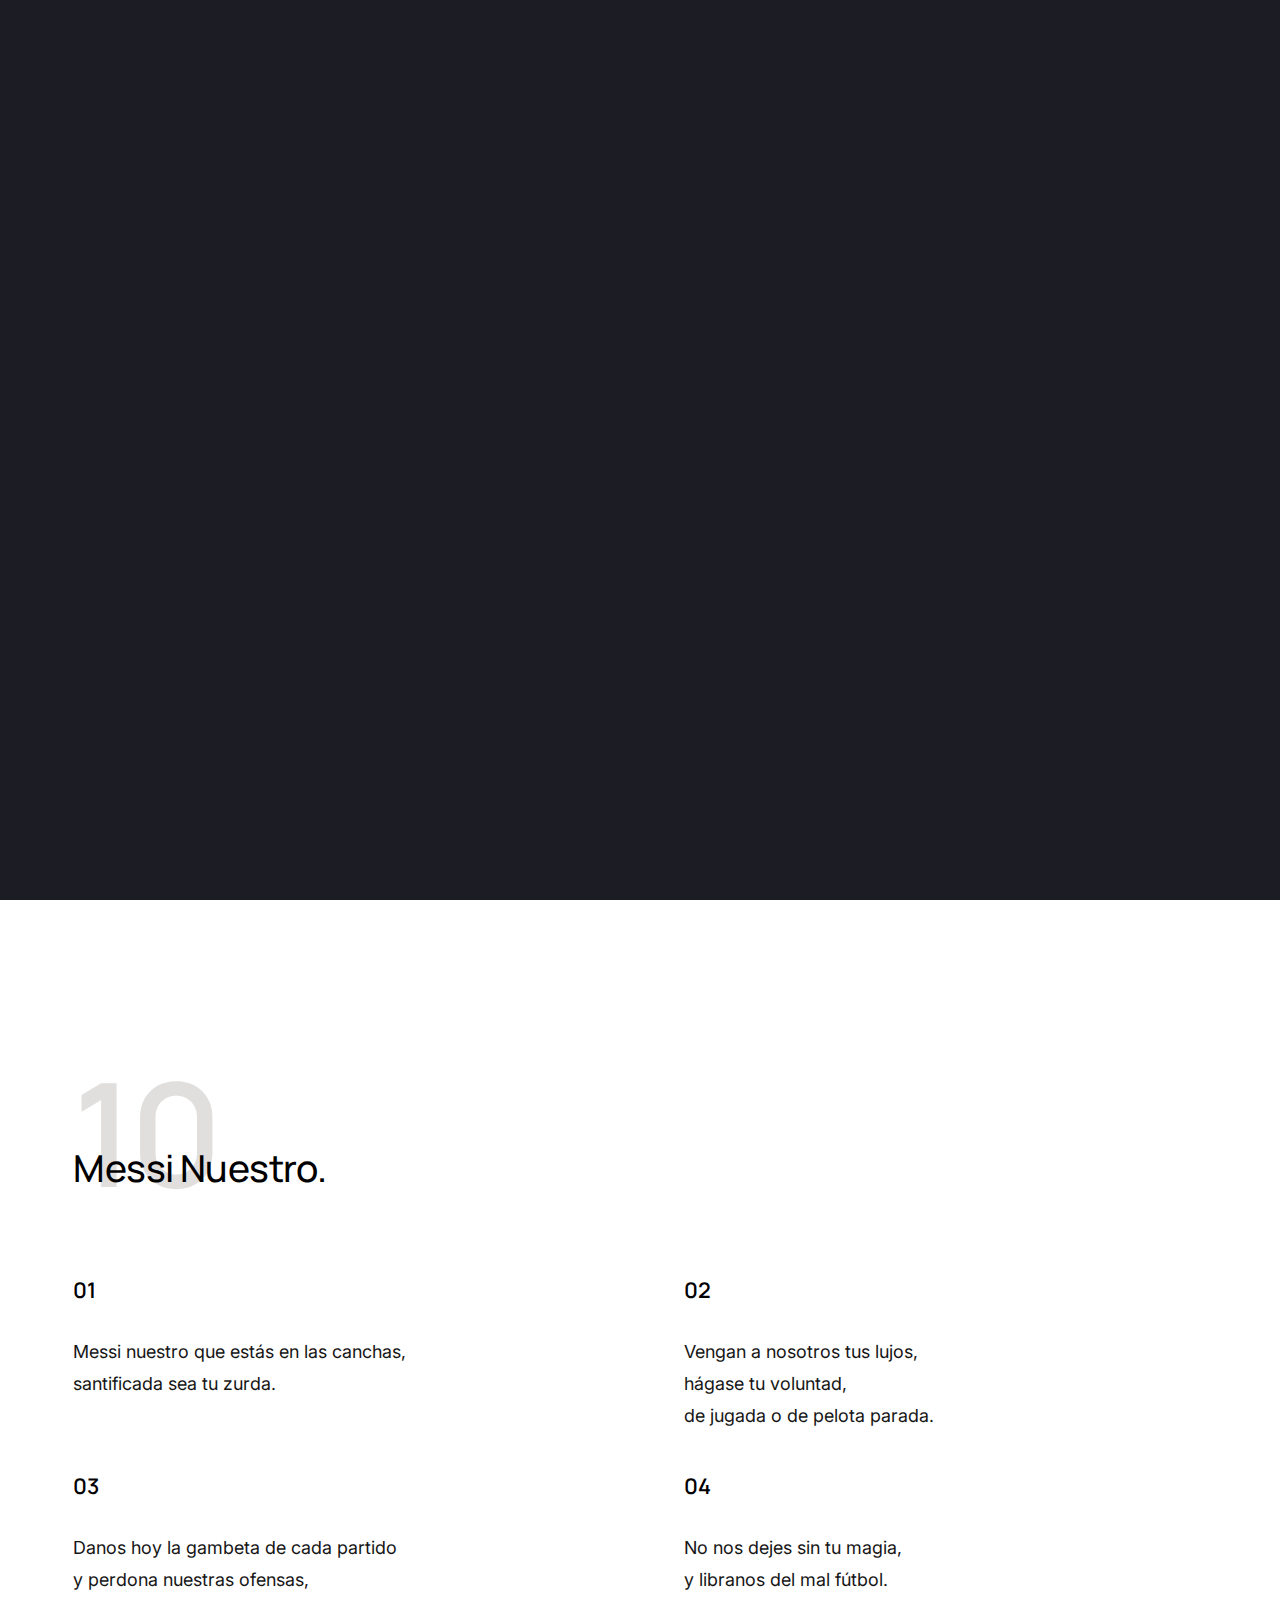
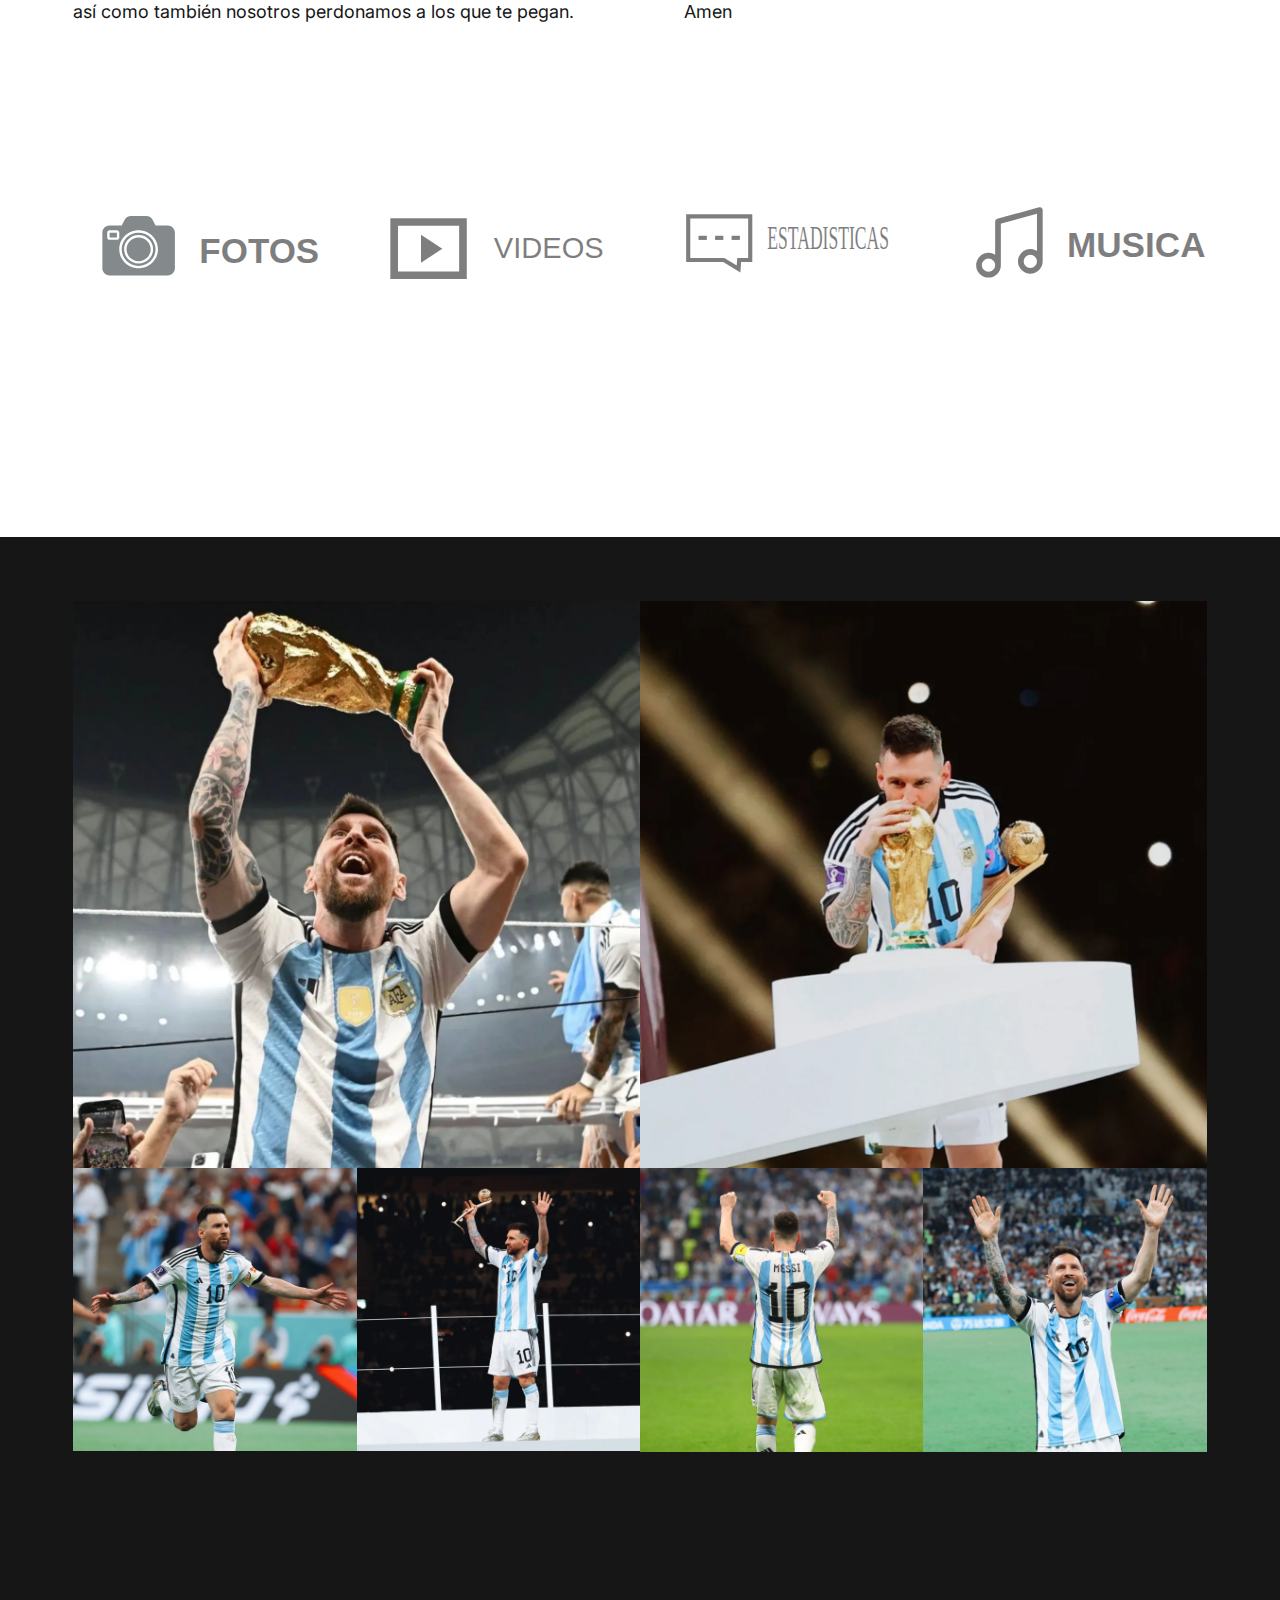
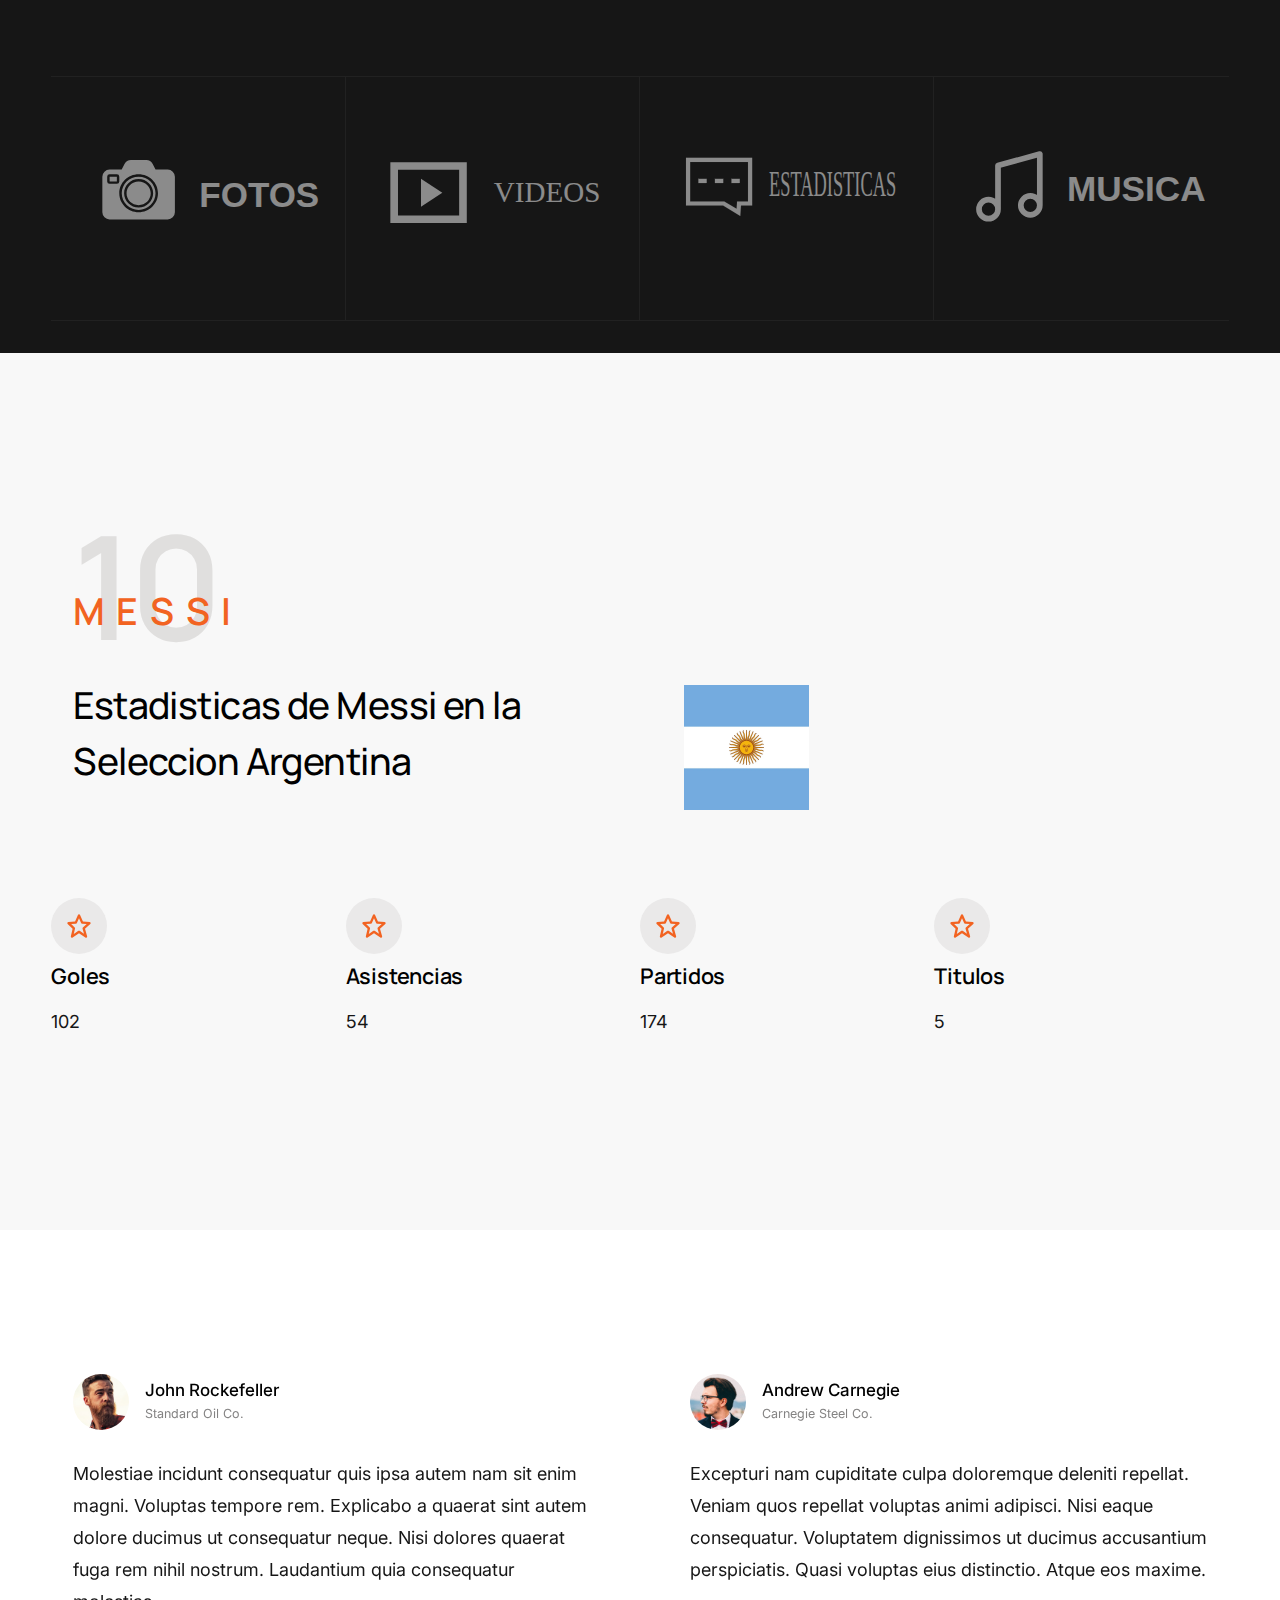
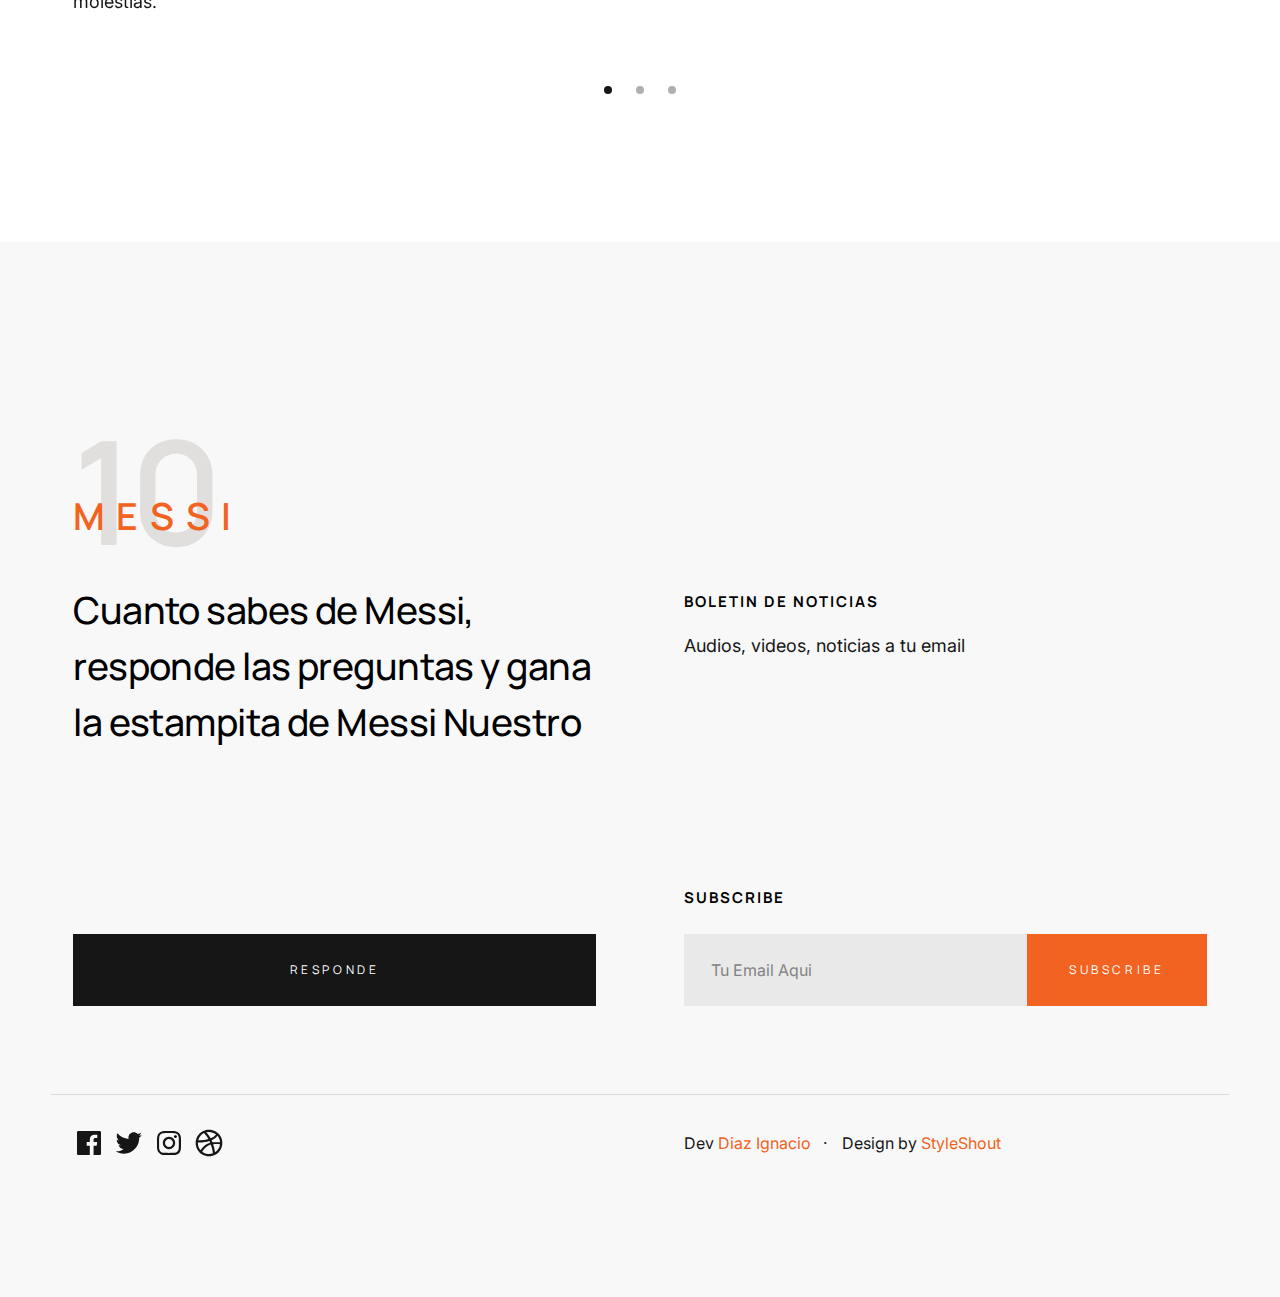
==== commit e76f63a6: "response estadisticas" ====
--- a/index.html
+++ b/index.html
@@ -57,8 +57,7 @@
                         <ul class="s-header__social">
                             <li>
                                 <a href="">
-                                    <svg xmlns="http://www.w3.org/2000/svg" width="24" height="24" viewBox="0 0 24 24"
-                                        style="fill:rgba(0, 0, 0, 1);transform:;-ms-filter:">
+                                    <svg xmlns="http://www.w3.org/2000/svg" width="24" height="24" viewBox="0 0 24 24">
                                         <path
                                             d="M20,3H4C3.447,3,3,3.448,3,4v16c0,0.552,0.447,1,1,1h8.615v-6.96h-2.338v-2.725h2.338v-2c0-2.325,1.42-3.592,3.5-3.592 c0.699-0.002,1.399,0.034,2.095,0.107v2.42h-1.435c-1.128,0-1.348,0.538-1.348,1.325v1.735h2.697l-0.35,2.725h-2.348V21H20 c0.553,0,1-0.448,1-1V4C21,3.448,20.553,3,20,3z">
                                         </path>
@@ -68,8 +67,7 @@
                             </li>
                             <li>
                                 <a href="">
-                                    <svg xmlns="http://www.w3.org/2000/svg" width="24" height="24" viewBox="0 0 24 24"
-                                        style="fill:rgba(0, 0, 0, 1);transform:;-ms-filter:">
+                                    <svg xmlns="http://www.w3.org/2000/svg" width="24" height="24" viewBox="0 0 24 24">
                                         <path
                                             d="M19.633,7.997c0.013,0.175,0.013,0.349,0.013,0.523c0,5.325-4.053,11.461-11.46,11.461c-2.282,0-4.402-0.661-6.186-1.809 c0.324,0.037,0.636,0.05,0.973,0.05c1.883,0,3.616-0.636,5.001-1.721c-1.771-0.037-3.255-1.197-3.767-2.793 c0.249,0.037,0.499,0.062,0.761,0.062c0.361,0,0.724-0.05,1.061-0.137c-1.847-0.374-3.23-1.995-3.23-3.953v-0.05 c0.537,0.299,1.16,0.486,1.82,0.511C3.534,9.419,2.823,8.184,2.823,6.787c0-0.748,0.199-1.434,0.548-2.032 c1.983,2.443,4.964,4.04,8.306,4.215c-0.062-0.3-0.1-0.611-0.1-0.923c0-2.22,1.796-4.028,4.028-4.028 c1.16,0,2.207,0.486,2.943,1.272c0.91-0.175,1.782-0.512,2.556-0.973c-0.299,0.935-0.936,1.721-1.771,2.22 c0.811-0.088,1.597-0.312,2.319-0.624C21.104,6.712,20.419,7.423,19.633,7.997z">
                                         </path>
@@ -79,8 +77,7 @@
                             </li>
                             <li>
                                 <a href="">
-                                    <svg xmlns="http://www.w3.org/2000/svg" width="24" height="24" viewBox="0 0 24 24"
-                                        style="fill:rgba(0, 0, 0, 1);transform:;-ms-filter:">
+                                    <svg xmlns="http://www.w3.org/2000/svg" width="24" height="24" viewBox="0 0 24 24">
                                         <path
                                             d="M11.999,7.377c-2.554,0-4.623,2.07-4.623,4.623c0,2.554,2.069,4.624,4.623,4.624c2.552,0,4.623-2.07,4.623-4.624 C16.622,9.447,14.551,7.377,11.999,7.377L11.999,7.377z M11.999,15.004c-1.659,0-3.004-1.345-3.004-3.003 c0-1.659,1.345-3.003,3.004-3.003s3.002,1.344,3.002,3.003C15.001,13.659,13.658,15.004,11.999,15.004L11.999,15.004z">
                                         </path>
@@ -94,8 +91,7 @@
                             </li>
                             <li>
                                 <a href="">
-                                    <svg xmlns="http://www.w3.org/2000/svg" width="24" height="24" viewBox="0 0 24 24"
-                                        style="fill: rgba(0, 0, 0, 1);transform: ;msFilter:;">
+                                    <svg xmlns="http://www.w3.org/2000/svg" width="24" height="24" viewBox="0 0 24 24">
                                         <path
                                             d="M20.66 6.98a9.932 9.932 0 0 0-3.641-3.64C15.486 2.447 13.813 2 12 2s-3.486.447-5.02 1.34c-1.533.893-2.747 2.107-3.64 3.64S2 10.187 2 12s.446 3.487 1.34 5.02a9.924 9.924 0 0 0 3.641 3.64C8.514 21.553 10.187 22 12 22s3.486-.447 5.02-1.34a9.932 9.932 0 0 0 3.641-3.64C21.554 15.487 22 13.813 22 12s-.446-3.487-1.34-5.02zM12 3.66c2 0 3.772.64 5.32 1.919-.92 1.174-2.286 2.14-4.1 2.9-1.002-1.813-2.088-3.327-3.261-4.54A7.715 7.715 0 0 1 12 3.66zM5.51 6.8a8.116 8.116 0 0 1 2.711-2.22c1.212 1.201 2.325 2.7 3.34 4.5-2 .6-4.114.9-6.341.9-.573 0-1.006-.013-1.3-.04A8.549 8.549 0 0 1 5.51 6.8zM3.66 12c0-.054.003-.12.01-.2.007-.08.01-.146.01-.2.254.014.641.02 1.161.02 2.666 0 5.146-.367 7.439-1.1.187.373.381.793.58 1.26-1.32.293-2.674 1.006-4.061 2.14S6.4 16.247 5.76 17.5c-1.4-1.587-2.1-3.42-2.1-5.5zM12 20.34c-1.894 0-3.594-.587-5.101-1.759.601-1.187 1.524-2.322 2.771-3.401 1.246-1.08 2.483-1.753 3.71-2.02a29.441 29.441 0 0 1 1.56 6.62 8.166 8.166 0 0 1-2.94.56zm7.08-3.96a8.351 8.351 0 0 1-2.58 2.621c-.24-2.08-.7-4.107-1.379-6.081.932-.066 1.765-.1 2.5-.1.799 0 1.686.034 2.659.1a8.098 8.098 0 0 1-1.2 3.46zm-1.24-5c-1.16 0-2.233.047-3.22.14a27.053 27.053 0 0 0-.68-1.62c2.066-.906 3.532-2.006 4.399-3.3 1.2 1.414 1.854 3.027 1.96 4.84-.812-.04-1.632-.06-2.459-.06z">
                                         </path>
@@ -121,8 +117,7 @@
                                 <a href="#about" class="btn btn--stroke s-intro__content-btn smoothscroll">Reza</a>
                                 <audio id="m" src="/asset/nmvar.mp3"></audio>
                                 <a onclick="document.getElementById('m').play()" class="s-intro__content-videobtn">
-                                    <svg xmlns="http://www.w3.org/2000/svg" width="24" height="24" viewBox="0 0 24 24"
-                                        style="fill: rgba(0, 0, 0, 1);transform: ;msFilter:;">
+                                    <svg xmlns="http://www.w3.org/2000/svg" width="24" height="24" viewBox="0 0 24 24">
                                         <path d="M7 6v12l10-6z"></path>
                                     </svg>
                                 </a>
@@ -227,7 +222,7 @@
                                 <article class="brick brick--double entry">
                                     <a href="#modal-01" class="entry__link">
                                         <div class="entry__thumb">
-                                            <img src="images/folio/messi00.jpeg" alt="">
+                                            <img src="images/folio/messi00.webp" alt="">
                                         </div>
                                         <div class="entry__info">
                                             <div class="entry__cat">Campeón del Mundo</div>
@@ -238,7 +233,7 @@
                                 <article class="brick brick--double entry">
                                     <a href="#modal-02" class="entry__link">
                                         <div class="entry__thumb">
-                                            <img src="images/folio/messi01.jpeg" alt="">
+                                            <img src="images/folio/messi01.webp" alt="">
                                         </div>
                                         <div class="entry__info">
                                             <div class="entry__cat">Campeón del Mundo</div>
@@ -249,7 +244,7 @@
                                 <article class="brick entry">
                                     <a href="#modal-03" class="entry__link">
                                         <div class="entry__thumb">
-                                            <img src="images/folio/messi02.jpeg" alt="">
+                                            <img src="images/folio/messi02.webp" alt="">
                                         </div>
                                         <div class="entry__info">
                                             <div class="entry__cat">Campeón del Mundo</div>
@@ -260,7 +255,7 @@
                                 <article class="brick entry">
                                     <a href="#modal-04" class="entry__link">
                                         <div class="entry__thumb">
-                                            <img src="images/folio/messi03.jpeg" alt="">
+                                            <img src="images/folio/messi03.webp" alt="">
                                         </div>
                                         <div class="entry__info">
                                             <div class="entry__cat">Campeón del Mundo</div>
@@ -271,7 +266,7 @@
                                 <article class="brick entry">
                                     <a href="#modal-05" class="entry__link">
                                         <div class="entry__thumb">
-                                            <img src="images/folio/messi04.jpeg" alt="">
+                                            <img src="images/folio/messi04.webp" alt="">
                                         </div>
                                         <div class="entry__info">
                                             <div class="entry__cat">Campeón del Mundo</div>
@@ -282,7 +277,7 @@
                                 <article class="brick entry">
                                     <a href="#modal-06" class="entry__link">
                                         <div class="entry__thumb">
-                                            <img src="images/folio/messi05.jpeg" alt="">
+                                            <img src="images/folio/messi05.webp" alt="">
                                         </div>
                                         <div class="entry__info">
                                             <div class="entry__cat">Campeón del Mundo</div>
@@ -297,7 +292,7 @@
                 -------------------------------------------- -->
                     <div id="modal-01" hidden>
                         <div class="modal-popup">
-                            <img src="images/folio/messi00.jpeg" alt="">
+                            <img src="images/folio/messi00.webp" alt="">
                             <div class="modal-popup__desc">
                                 <h5>Messi levanta la copa del Mundo</h5>
                                 <p>Lionel Messi, considerado como uno de los mejores jugadores de fútbol de todos los
@@ -308,7 +303,7 @@
                     </div> <!-- end modal -->
                     <div id="modal-02" hidden>
                         <div class="modal-popup">
-                            <img src="images/folio/messi01.jpeg" alt="">
+                            <img src="images/folio/messi01.webp" alt="">
                             <div class="modal-popup__desc">
                                 <h5>Messi levanta la copa del Mundo</h5>
                                 <p>Lionel Messi, considerado como uno de los mejores jugadores de fútbol de todos los
@@ -319,7 +314,7 @@
                     </div> <!-- end modal -->
                     <div id="modal-03" hidden>
                         <div class="modal-popup">
-                            <img src="images/folio/messi02.jpeg" alt="">
+                            <img src="images/folio/messi02.webp" alt="">
                             <div class="modal-popup__desc">
                                 <h5>Messi levanta la copa del Mundo</h5>
                                 <p>Lionel Messi, considerado como uno de los mejores jugadores de fútbol de todos los
@@ -330,7 +325,7 @@
                     </div> <!-- end modal -->
                     <div id="modal-04" hidden>
                         <div class="modal-popup">
-                            <img src="images/folio/messi03.jpeg" alt="">
+                            <img src="images/folio/messi03.webp" alt="">
                             <div class="modal-popup__desc">
                                 <h5>Messi levanta la copa del Mundo</h5>
                                 <p>Lionel Messi, considerado como uno de los mejores jugadores de fútbol de todos los
@@ -341,7 +336,7 @@
                     </div> <!-- end modal -->
                     <div id="modal-05" hidden>
                         <div class="modal-popup">
-                            <img src="images/folio/messi04.jpeg" alt="">
+                            <img src="images/folio/messi04.webp" alt="">
                             <div class="modal-popup__desc">
                                 <h5>Messi levanta la copa del Mundo</h5>
                                 <p>Lionel Messi, considerado como uno de los mejores jugadores de fútbol de todos los
@@ -352,7 +347,7 @@
                     </div> <!-- end modal -->
                     <div id="modal-06" hidden>
                         <div class="modal-popup">
-                            <img src="images/folio/messi05.jpeg" alt="">
+                            <img src="images/folio/messi05.webp" alt="">
                             <div class="modal-popup__desc">
                                 <h5>Messi levanta la copa del Mundo</h5>
                                 <p>Lionel Messi, considerado como uno de los mejores jugadores de fútbol de todos los
@@ -396,146 +391,7 @@
                 <!-- ======         <Videos>            ====== -->
              
 
-                <section id="videos" class="s-folio target-section">
-                    <div class="row bricks">
-                        <div class="column lg-12 masonry">
-                            <div class="bricks-wrapper">
-                                <div class="grid-sizer">
-                                </div>
-                                <article class="brick brick--double entry">
-                                    <div class="video-container">
-                                        <iframe width="560" height="315" src="https://www.youtube.com/embed/ZmKy_fnRM_E" frameborder="0" allowfullscreen></iframe>
-                                    </div>    
-                                </article> <!-- entry -->
-                                <article class="brick brick--double entry">
-                                    <div class="video-container">
-                                        <iframe width="560" height="315" src="https://www.youtube.com/embed/ZmKy_fnRM_E" frameborder="0" allowfullscreen></iframe>
-                                    </div>                                        
-                                </article>
-                                <article class="brick brick--double entry">
-                                    <div class="video-container">
-                                        <iframe width="560" height="315" src="https://www.youtube.com/embed/ZmKy_fnRM_E" frameborder="0" allowfullscreen></iframe>
-                                    </div>    
-                                </article> <!-- entry -->
-                                <article class="brick brick--double entry">
-                                    <div class="video-container">
-                                        <iframe width="560" height="315" src="https://www.youtube.com/embed/ZmKy_fnRM_E" frameborder="0" allowfullscreen></iframe>
-                                    </div>                                        
-                                </article>
-                                <article class="brick brick--double entry">
-                                    <div class="video-container">
-                                        <iframe width="560" height="315" src="https://www.youtube.com/embed/ZmKy_fnRM_E" frameborder="0" allowfullscreen></iframe>
-                                    </div>    
-                                </article> <!-- entry -->
-                                <article class="brick brick--double entry">
-                                    <div class="video-container">
-                                        <iframe width="560" height="315" src="https://www.youtube.com/embed/ZmKy_fnRM_E" frameborder="0" allowfullscreen></iframe>
-                                    </div>                                        
-                                </article>
-                                                                                                                                                                
-                                 <!-- entry -->
-                            </div> <!-- end bricks-wrapper -->
-                        </div> <!-- end masonry -->
-                    </div> <!-- end bricks -->
-                    <!-- modal templates popup
-                -------------------------------------------- -->
-                    <div id="modal-01" hidden>
-                        <div class="modal-popup">
-                            <img src="images/folio/messi00.jpeg" alt="">
-                            <div class="modal-popup__desc">
-                                <h5>Messi levanta la copa del Mundo</h5>
-                                <p>Lionel Messi, considerado como uno de los mejores jugadores de fútbol de todos los
-                                    tiempos, llevó a Argentina a una victoria histórica en la Copa Mundial de la FIFA
-                                    2022. </p>
-                            </div>
-                        </div>
-                    </div> <!-- end modal -->
-                    <div id="modal-02" hidden>
-                        <div class="modal-popup">
-                            <img src="images/folio/messi01.jpeg" alt="">
-                            <div class="modal-popup__desc">
-                                <h5>Messi levanta la copa del Mundo</h5>
-                                <p>Lionel Messi, considerado como uno de los mejores jugadores de fútbol de todos los
-                                    tiempos, llevó a Argentina a una victoria histórica en la Copa Mundial de la FIFA
-                                    2022. </p>
-                            </div>
-                        </div>
-                    </div> <!-- end modal -->
-                    <div id="modal-03" hidden>
-                        <div class="modal-popup">
-                            <img src="images/folio/messi02.jpeg" alt="">
-                            <div class="modal-popup__desc">
-                                <h5>Messi levanta la copa del Mundo</h5>
-                                <p>Lionel Messi, considerado como uno de los mejores jugadores de fútbol de todos los
-                                    tiempos, llevó a Argentina a una victoria histórica en la Copa Mundial de la FIFA
-                                    2022. </p>
-                            </div>
-                        </div>
-                    </div> <!-- end modal -->
-                    <div id="modal-04" hidden>
-                        <div class="modal-popup">
-                            <img src="images/folio/messi03.jpeg" alt="">
-                            <div class="modal-popup__desc">
-                                <h5>Messi levanta la copa del Mundo</h5>
-                                <p>Lionel Messi, considerado como uno de los mejores jugadores de fútbol de todos los
-                                    tiempos, llevó a Argentina a una victoria histórica en la Copa Mundial de la FIFA
-                                    2022. </p>
-                            </div>
-                        </div>
-                    </div> <!-- end modal -->
-                    <div id="modal-05" hidden>
-                        <div class="modal-popup">
-                            <img src="images/folio/messi04.jpeg" alt="">
-                            <div class="modal-popup__desc">
-                                <h5>Messi levanta la copa del Mundo</h5>
-                                <p>Lionel Messi, considerado como uno de los mejores jugadores de fútbol de todos los
-                                    tiempos, llevó a Argentina a una victoria histórica en la Copa Mundial de la FIFA
-                                    2022. </p>
-                            </div>
-                        </div>
-                    </div> <!-- end modal -->
-                    <div id="modal-06" hidden>
-                        <div class="modal-popup">
-                            <img src="images/folio/messi05.jpeg" alt="">
-                            <div class="modal-popup__desc">
-                                <h5>Messi levanta la copa del Mundo</h5>
-                                <p>Lionel Messi, considerado como uno de los mejores jugadores de fútbol de todos los
-                                    tiempos, llevó a Argentina a una victoria histórica en la Copa Mundial de la FIFA
-                                    2022. </p>
-                            </div>
-                        </div>
-                    </div> <!-- end modal -->
-                    <!-- ========= Videos Fotos Frases Musica ========= -->
-                    <div class="s-clients row">
-                        <div class="column lg-12">
-                            <!-- end section-header -->
-                            <div
-                                class="row clients-list block-lg-one-fourth block-md-one-third block-tab-one-half block-stack">
-                                <div class="column clients-list__item">
-                                    <a href="#fotos" class="smoothscroll">
-                                        <img src="images/clients/b-fotos.svg" alt="">
-                                    </a>
-                                </div>
-                                <div class="column clients-list__item">
-                                    <a href="#videos" class="smoothscroll">
-                                        <img src="images/clients/b-videos.svg" alt="">
-                                    </a>
-                                </div>
-                                <div class="column clients-list__item">
-                                    <a href="#estadisticas" class="smoothscroll">
-                                        <img src="images/clients/b-estadisticas.svg" alt="">
-                                    </a>
-                                </div>
-                                <div class="column clients-list__item">
-                                    <a href="#musica" class="smoothscroll">
-                                        <img src="images/clients/b-musica.svg" alt="">
-                                    </a>
-                                </div>
-                            </div> <!-- clients-list -->
-                        </div> <!-- end column lg-12 -->
-                    </div>
-                    <!-- end Videos Fotos Frases Musica -->
-                </section>
+                
                     
 
                 <!-- =====          </Videos>          ====== -->
@@ -547,15 +403,14 @@
                             <h2 class="title text-display-1"> Estadisticas de Messi en la Seleccion Argentina</h2>
                         </div>
                         <div class="column lg-6 stack-on-1100 section-header__secondary">
-                            <p class="desc"> <img src="/images/argentina.jpg" alt="argentina" style="width: 25%;"> </p>
+                            <p class="desc"> <img src="/images/argentina.webp" alt="argentina" style="width: 25%;"> </p>
                         </div>
                     </div> <!-- end section-header -->
                     <div class="row services-list list-block block-lg-one-half block-tab-whole">
-                        <div class="lg-3 list-block__item">
+                        <div class="lg-3 mob-6 list-block__item">
                             <div class="list-block__title">
                                 <div class="list-block__icon">
-                                    <svg xmlns="http://www.w3.org/2000/svg" width="24" height="24" viewBox="0 0 24 24"
-                                        style="fill: rgba(0, 0, 0, 1);transform: ;msFilter:;">
+                                    <svg xmlns="http://www.w3.org/2000/svg" width="24" height="24" viewBox="0 0 24 24">
                                         <path
                                             d="m6.516 14.323-1.49 6.452a.998.998 0 0 0 1.529 1.057L12 18.202l5.445 3.63a1.001 1.001 0 0 0 1.517-1.106l-1.829-6.4 4.536-4.082a1 1 0 0 0-.59-1.74l-5.701-.454-2.467-5.461a.998.998 0 0 0-1.822 0L8.622 8.05l-5.701.453a1 1 0 0 0-.619 1.713l4.214 4.107zm2.853-4.326a.998.998 0 0 0 .832-.586L12 5.43l1.799 3.981a.998.998 0 0 0 .832.586l3.972.315-3.271 2.944c-.284.256-.397.65-.293 1.018l1.253 4.385-3.736-2.491a.995.995 0 0 0-1.109 0l-3.904 2.603 1.05-4.546a1 1 0 0 0-.276-.94l-3.038-2.962 4.09-.326z">
                                         </path>
@@ -567,11 +422,10 @@
                                 <p> 102 </p>
                             </div>
                         </div> <!-- end list-block__item -->
-                        <div class="lg-3 list-block__item">
+                        <div class="lg-3 mob-6 list-block__item">
                             <div class="list-block__title">
                                 <div class="list-block__icon">
-                                    <svg xmlns="http://www.w3.org/2000/svg" width="24" height="24" viewBox="0 0 24 24"
-                                        style="fill: rgba(0, 0, 0, 1);transform: ;msFilter:;">
+                                    <svg xmlns="http://www.w3.org/2000/svg" width="24" height="24" viewBox="0 0 24 24">
                                         <path
                                             d="m6.516 14.323-1.49 6.452a.998.998 0 0 0 1.529 1.057L12 18.202l5.445 3.63a1.001 1.001 0 0 0 1.517-1.106l-1.829-6.4 4.536-4.082a1 1 0 0 0-.59-1.74l-5.701-.454-2.467-5.461a.998.998 0 0 0-1.822 0L8.622 8.05l-5.701.453a1 1 0 0 0-.619 1.713l4.214 4.107zm2.853-4.326a.998.998 0 0 0 .832-.586L12 5.43l1.799 3.981a.998.998 0 0 0 .832.586l3.972.315-3.271 2.944c-.284.256-.397.65-.293 1.018l1.253 4.385-3.736-2.491a.995.995 0 0 0-1.109 0l-3.904 2.603 1.05-4.546a1 1 0 0 0-.276-.94l-3.038-2.962 4.09-.326z">
                                         </path>
@@ -583,11 +437,10 @@
                                 <p> 54 </p>
                             </div>
                         </div> <!-- end list-block__item -->
-                        <div class="lg-3 list-block__item">
+                        <div class="lg-3 mob-6 list-block__item">
                             <div class="list-block__title">
                                 <div class="list-block__icon">
-                                    <svg xmlns="http://www.w3.org/2000/svg" width="24" height="24" viewBox="0 0 24 24"
-                                        style="fill: rgba(0, 0, 0, 1);transform: ;msFilter:;">
+                                    <svg xmlns="http://www.w3.org/2000/svg" width="24" height="24" viewBox="0 0 24 24">
                                         <path
                                             d="m6.516 14.323-1.49 6.452a.998.998 0 0 0 1.529 1.057L12 18.202l5.445 3.63a1.001 1.001 0 0 0 1.517-1.106l-1.829-6.4 4.536-4.082a1 1 0 0 0-.59-1.74l-5.701-.454-2.467-5.461a.998.998 0 0 0-1.822 0L8.622 8.05l-5.701.453a1 1 0 0 0-.619 1.713l4.214 4.107zm2.853-4.326a.998.998 0 0 0 .832-.586L12 5.43l1.799 3.981a.998.998 0 0 0 .832.586l3.972.315-3.271 2.944c-.284.256-.397.65-.293 1.018l1.253 4.385-3.736-2.491a.995.995 0 0 0-1.109 0l-3.904 2.603 1.05-4.546a1 1 0 0 0-.276-.94l-3.038-2.962 4.09-.326z">
                                         </path>
@@ -599,11 +452,10 @@
                                 <p> 174 </p>
                             </div>
                         </div> <!-- end list-block__item -->
-                        <div class="lg-3 list-block__item">
+                        <div class="lg-3 mob-6 list-block__item">
                             <div class="list-block__title">
                                 <div class="list-block__icon">
-                                    <svg xmlns="http://www.w3.org/2000/svg" width="24" height="24" viewBox="0 0 24 24"
-                                        style="fill: rgba(0, 0, 0, 1);transform: ;msFilter:;">
+                                    <svg xmlns="http://www.w3.org/2000/svg" width="24" height="24" viewBox="0 0 24 24">
                                         <path
                                             d="m6.516 14.323-1.49 6.452a.998.998 0 0 0 1.529 1.057L12 18.202l5.445 3.63a1.001 1.001 0 0 0 1.517-1.106l-1.829-6.4 4.536-4.082a1 1 0 0 0-.59-1.74l-5.701-.454-2.467-5.461a.998.998 0 0 0-1.822 0L8.622 8.05l-5.701.453a1 1 0 0 0-.619 1.713l4.214 4.107zm2.853-4.326a.998.998 0 0 0 .832-.586L12 5.43l1.799 3.981a.998.998 0 0 0 .832.586l3.972.315-3.271 2.944c-.284.256-.397.65-.293 1.018l1.253 4.385-3.736-2.491a.995.995 0 0 0-1.109 0l-3.904 2.603 1.05-4.546a1 1 0 0 0-.276-.94l-3.038-2.962 4.09-.326z">
                                         </path>
@@ -731,8 +583,7 @@
                         <ul class="s-footer__social">
                             <li>
                                 <a href="">
-                                    <svg xmlns="http://www.w3.org/2000/svg" width="24" height="24" viewBox="0 0 24 24"
-                                        style="fill:rgba(0, 0, 0, 1);transform:;-ms-filter:">
+                                    <svg xmlns="http://www.w3.org/2000/svg" width="24" height="24" viewBox="0 0 24 24">
                                         <path
                                             d="M20,3H4C3.447,3,3,3.448,3,4v16c0,0.552,0.447,1,1,1h8.615v-6.96h-2.338v-2.725h2.338v-2c0-2.325,1.42-3.592,3.5-3.592 c0.699-0.002,1.399,0.034,2.095,0.107v2.42h-1.435c-1.128,0-1.348,0.538-1.348,1.325v1.735h2.697l-0.35,2.725h-2.348V21H20 c0.553,0,1-0.448,1-1V4C21,3.448,20.553,3,20,3z">
                                         </path>
@@ -742,8 +593,7 @@
                             </li>
                             <li>
                                 <a href="">
-                                    <svg xmlns="http://www.w3.org/2000/svg" width="24" height="24" viewBox="0 0 24 24"
-                                        style="fill:rgba(0, 0, 0, 1);transform:;-ms-filter:">
+                                    <svg xmlns="http://www.w3.org/2000/svg" width="24" height="24" viewBox="0 0 24 24">
                                         <path
                                             d="M19.633,7.997c0.013,0.175,0.013,0.349,0.013,0.523c0,5.325-4.053,11.461-11.46,11.461c-2.282,0-4.402-0.661-6.186-1.809 c0.324,0.037,0.636,0.05,0.973,0.05c1.883,0,3.616-0.636,5.001-1.721c-1.771-0.037-3.255-1.197-3.767-2.793 c0.249,0.037,0.499,0.062,0.761,0.062c0.361,0,0.724-0.05,1.061-0.137c-1.847-0.374-3.23-1.995-3.23-3.953v-0.05 c0.537,0.299,1.16,0.486,1.82,0.511C3.534,9.419,2.823,8.184,2.823,6.787c0-0.748,0.199-1.434,0.548-2.032 c1.983,2.443,4.964,4.04,8.306,4.215c-0.062-0.3-0.1-0.611-0.1-0.923c0-2.22,1.796-4.028,4.028-4.028 c1.16,0,2.207,0.486,2.943,1.272c0.91-0.175,1.782-0.512,2.556-0.973c-0.299,0.935-0.936,1.721-1.771,2.22 c0.811-0.088,1.597-0.312,2.319-0.624C21.104,6.712,20.419,7.423,19.633,7.997z">
                                         </path>
@@ -753,8 +603,7 @@
                             </li>
                             <li>
                                 <a href="">
-                                    <svg xmlns="http://www.w3.org/2000/svg" width="24" height="24" viewBox="0 0 24 24"
-                                        style="fill:rgba(0, 0, 0, 1);transform:;-ms-filter:">
+                                    <svg xmlns="http://www.w3.org/2000/svg" width="24" height="24" viewBox="0 0 24 24">
                                         <path
                                             d="M11.999,7.377c-2.554,0-4.623,2.07-4.623,4.623c0,2.554,2.069,4.624,4.623,4.624c2.552,0,4.623-2.07,4.623-4.624 C16.622,9.447,14.551,7.377,11.999,7.377L11.999,7.377z M11.999,15.004c-1.659,0-3.004-1.345-3.004-3.003 c0-1.659,1.345-3.003,3.004-3.003s3.002,1.344,3.002,3.003C15.001,13.659,13.658,15.004,11.999,15.004L11.999,15.004z">
                                         </path>
@@ -768,8 +617,7 @@
                             </li>
                             <li>
                                 <a href="">
-                                    <svg xmlns="http://www.w3.org/2000/svg" width="24" height="24" viewBox="0 0 24 24"
-                                        style="fill: rgba(0, 0, 0, 1);transform: ;msFilter:;">
+                                    <svg xmlns="http://www.w3.org/2000/svg" width="24" height="24" viewBox="0 0 24 24">
                                         <path
                                             d="M20.66 6.98a9.932 9.932 0 0 0-3.641-3.64C15.486 2.447 13.813 2 12 2s-3.486.447-5.02 1.34c-1.533.893-2.747 2.107-3.64 3.64S2 10.187 2 12s.446 3.487 1.34 5.02a9.924 9.924 0 0 0 3.641 3.64C8.514 21.553 10.187 22 12 22s3.486-.447 5.02-1.34a9.932 9.932 0 0 0 3.641-3.64C21.554 15.487 22 13.813 22 12s-.446-3.487-1.34-5.02zM12 3.66c2 0 3.772.64 5.32 1.919-.92 1.174-2.286 2.14-4.1 2.9-1.002-1.813-2.088-3.327-3.261-4.54A7.715 7.715 0 0 1 12 3.66zM5.51 6.8a8.116 8.116 0 0 1 2.711-2.22c1.212 1.201 2.325 2.7 3.34 4.5-2 .6-4.114.9-6.341.9-.573 0-1.006-.013-1.3-.04A8.549 8.549 0 0 1 5.51 6.8zM3.66 12c0-.054.003-.12.01-.2.007-.08.01-.146.01-.2.254.014.641.02 1.161.02 2.666 0 5.146-.367 7.439-1.1.187.373.381.793.58 1.26-1.32.293-2.674 1.006-4.061 2.14S6.4 16.247 5.76 17.5c-1.4-1.587-2.1-3.42-2.1-5.5zM12 20.34c-1.894 0-3.594-.587-5.101-1.759.601-1.187 1.524-2.322 2.771-3.401 1.246-1.08 2.483-1.753 3.71-2.02a29.441 29.441 0 0 1 1.56 6.62 8.166 8.166 0 0 1-2.94.56zm7.08-3.96a8.351 8.351 0 0 1-2.58 2.621c-.24-2.08-.7-4.107-1.379-6.081.932-.066 1.765-.1 2.5-.1.799 0 1.686.034 2.659.1a8.098 8.098 0 0 1-1.2 3.46zm-1.24-5c-1.16 0-2.233.047-3.22.14a27.053 27.053 0 0 0-.68-1.62c2.066-.906 3.532-2.006 4.399-3.3 1.2 1.414 1.854 3.027 1.96 4.84-.812-.04-1.632-.06-2.459-.06z">
                                         </path>
@@ -788,8 +636,7 @@
                 </div> <!-- s-footer__bottom -->
                 <div class="ss-go-top">
                     <a class="smoothscroll" title="Back to Top" href="#top">
-                        <svg xmlns="http://www.w3.org/2000/svg" width="24" height="24" viewBox="0 0 24 24"
-                            style="fill: rgba(0, 0, 0, 1);transform: ;msFilter:;">
+                        <svg xmlns="http://www.w3.org/2000/svg" width="24" height="24" viewBox="0 0 24 24">
                             <path d="M6 4h12v2H6zm5 10v6h2v-6h5l-6-6-6 6z"></path>
                         </svg>
                     </a>
--- a/css/styles.css
+++ b/css/styles.css
@@ -3387,7 +3387,7 @@
  * -------------------------------------------------------------------- */
 .s-intro__bg {
     display: block;
-    background-image: url(../images/hero-bg.jpg);
+    background-image: url(../images/hero-bg.webp);
     background-repeat: no-repeat;
     background-position: center;
     background-size: cover;
@@ -3446,7 +3446,7 @@
 
 .s-intro__content-bg {
     display: block;
-    background-image: url(../images/intro-bg.jpg);
+    background-image: url(../images/intro-bg.webp);
     background-repeat: no-repeat;
     background-position: center;
     background-size: cover;
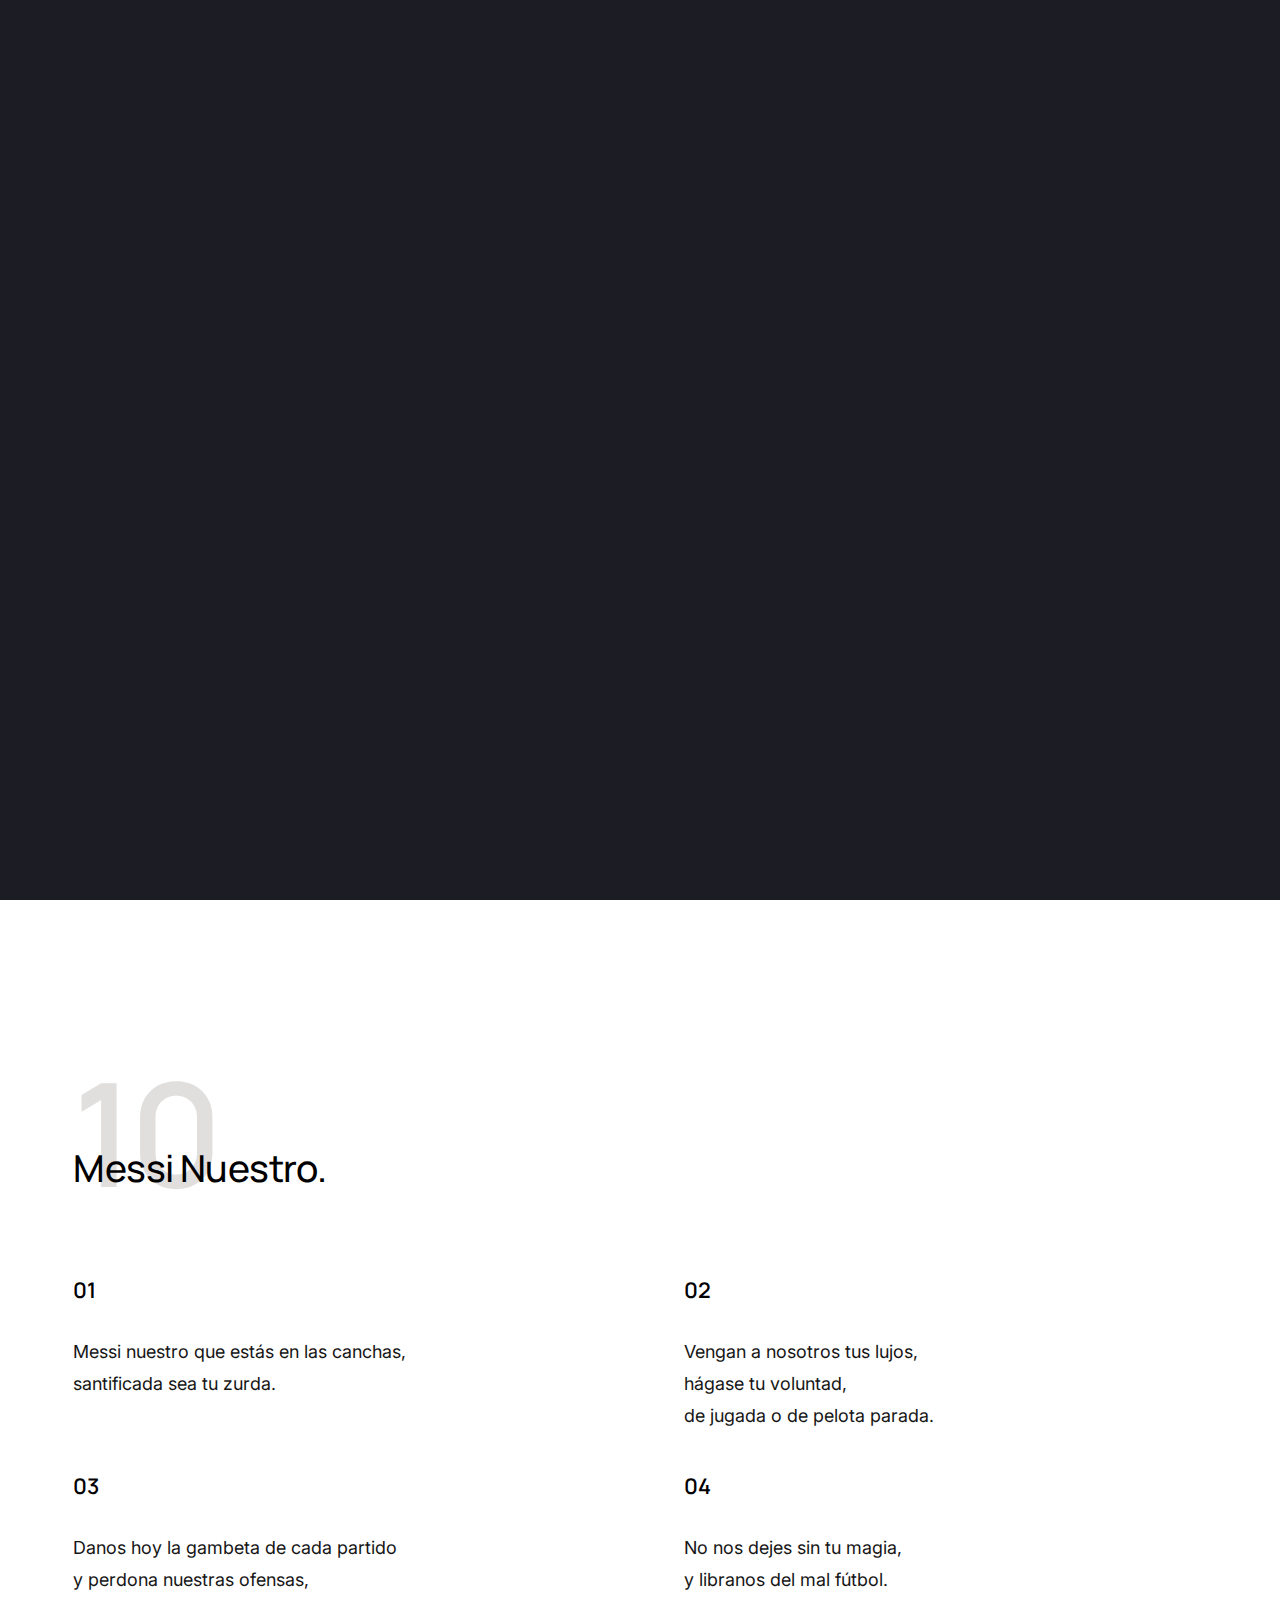
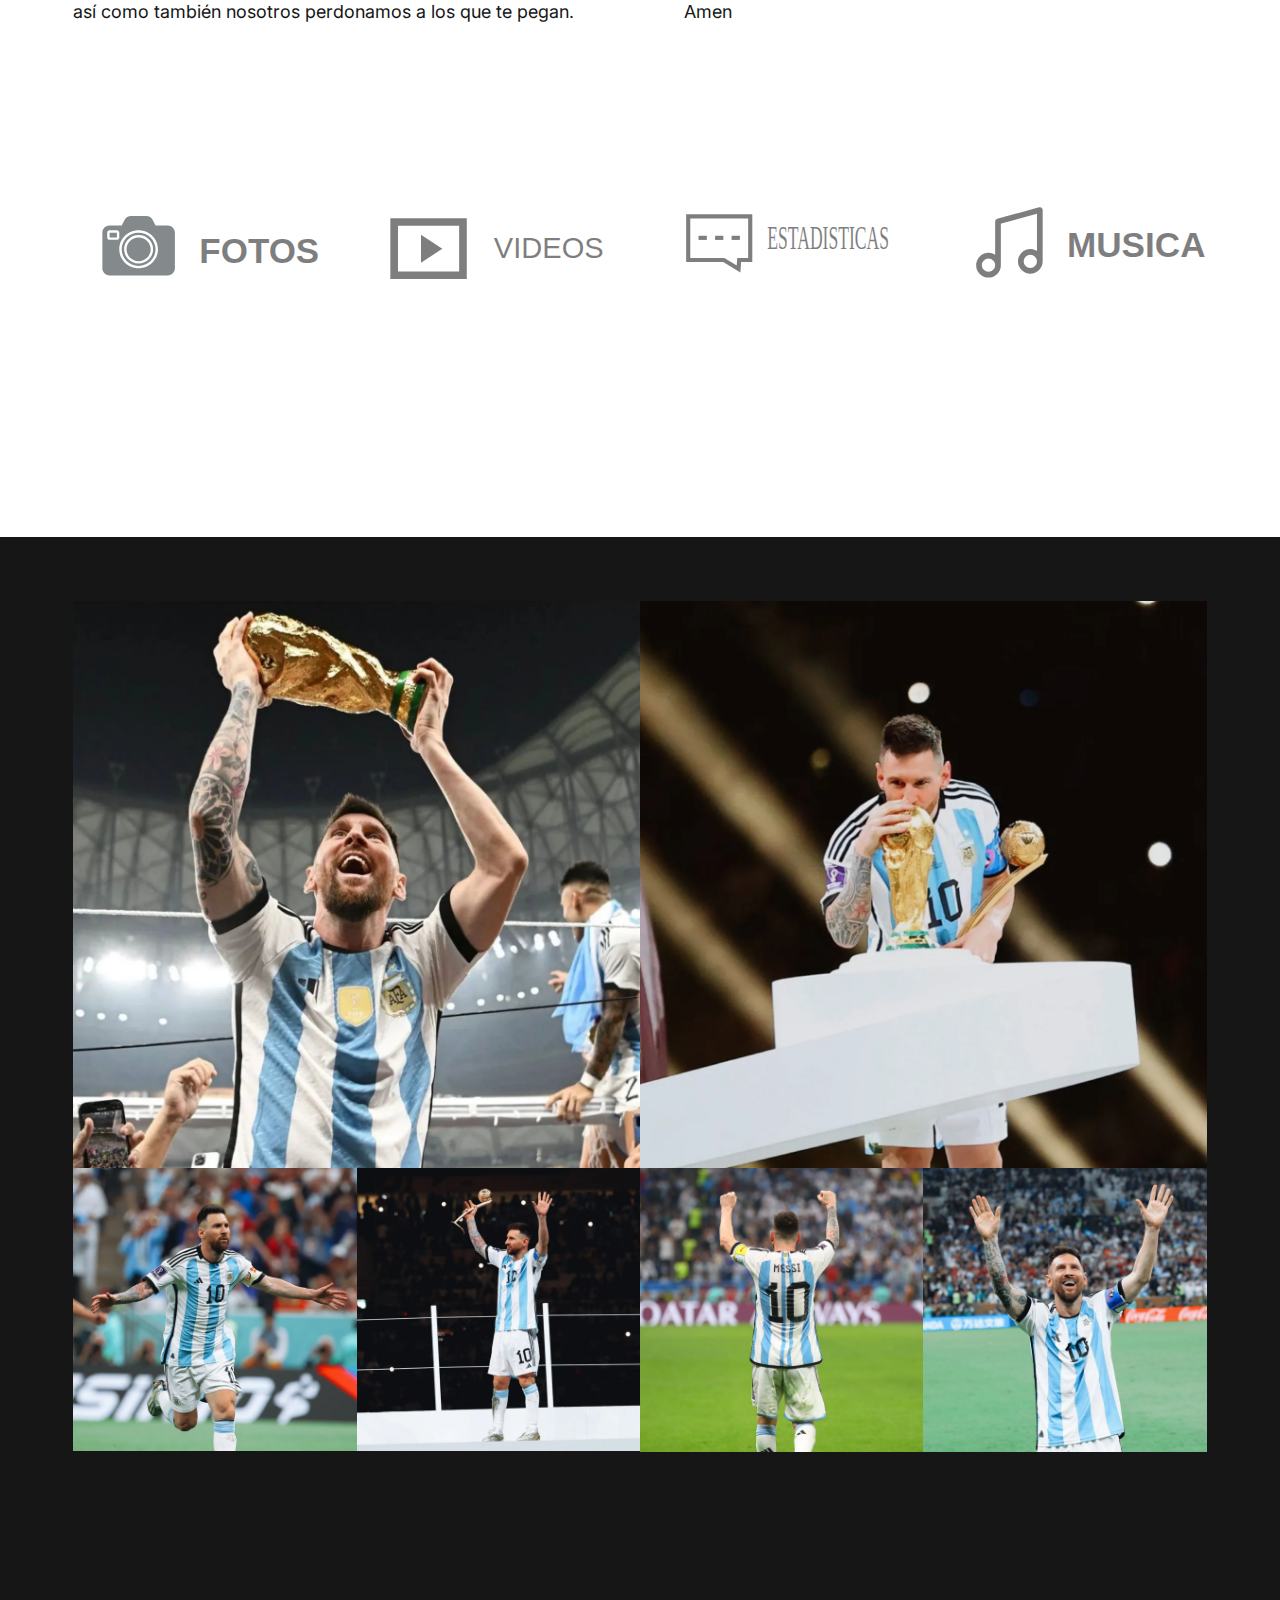
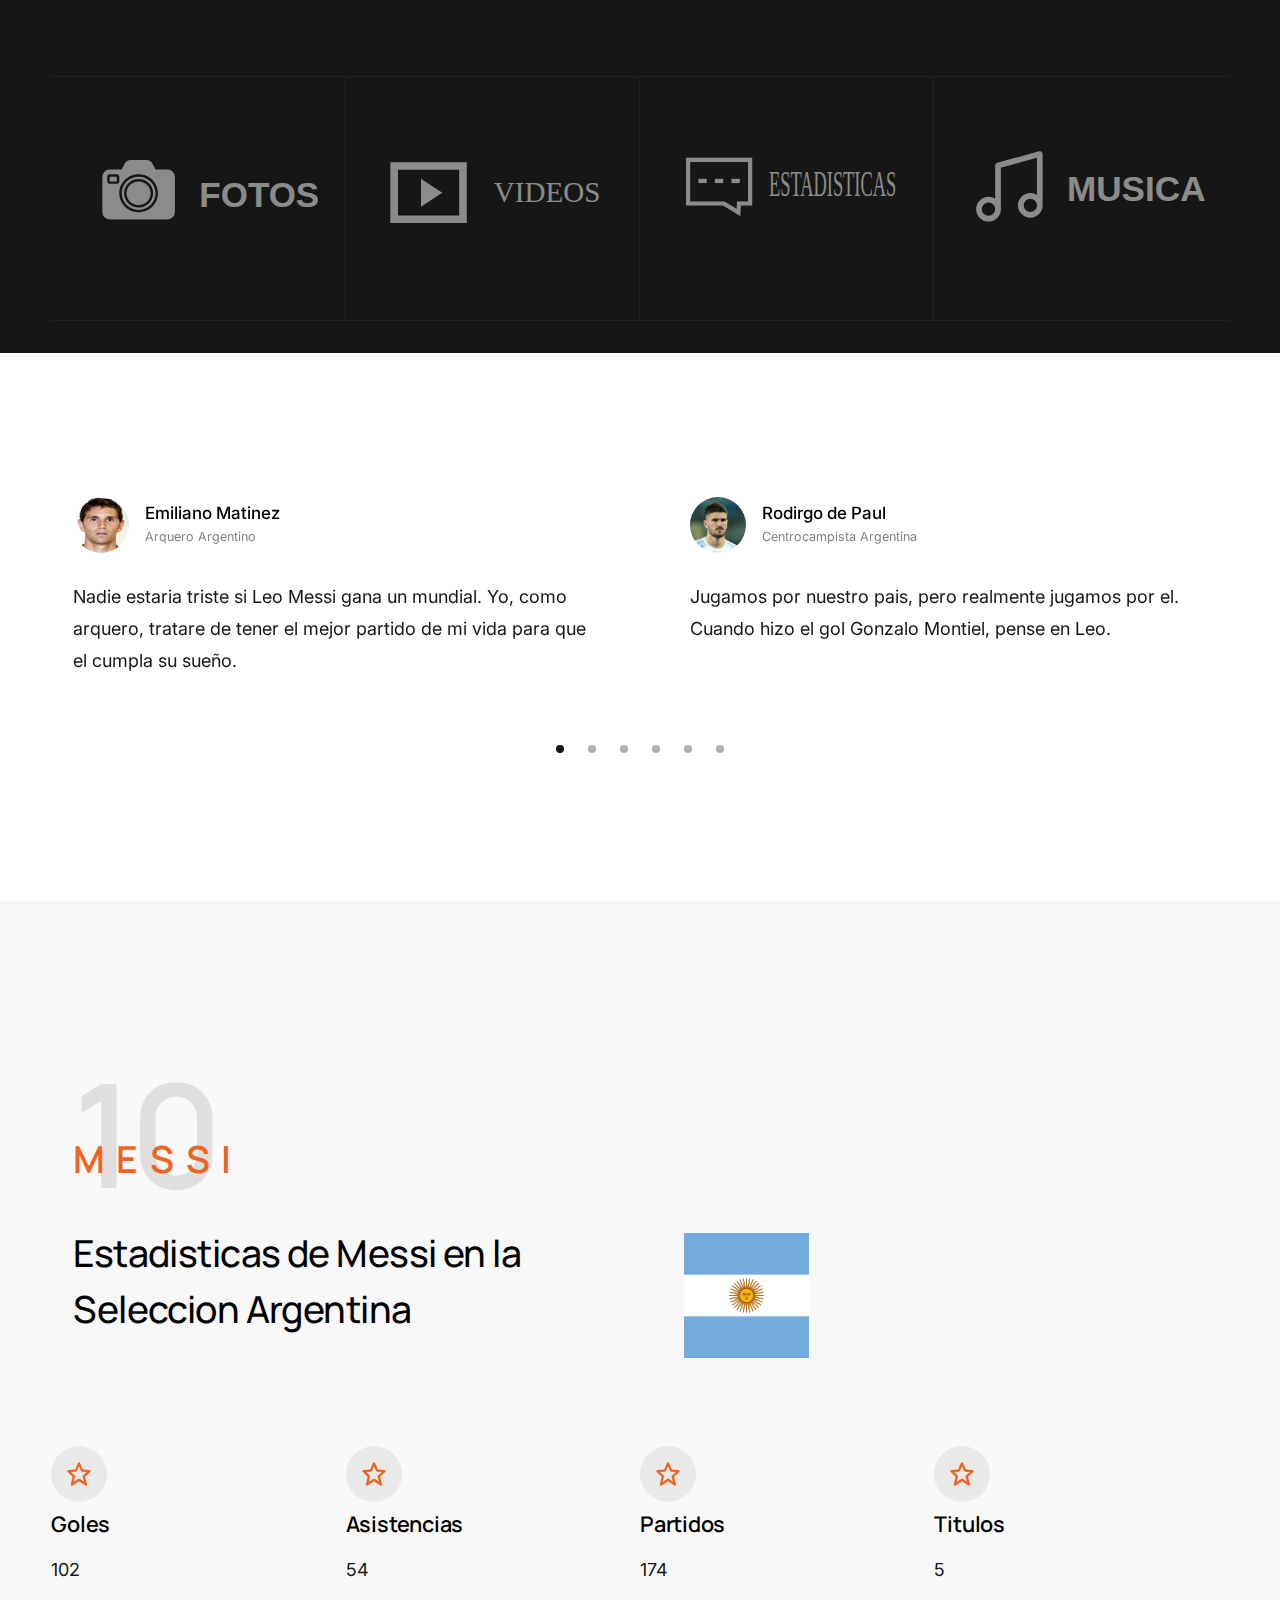
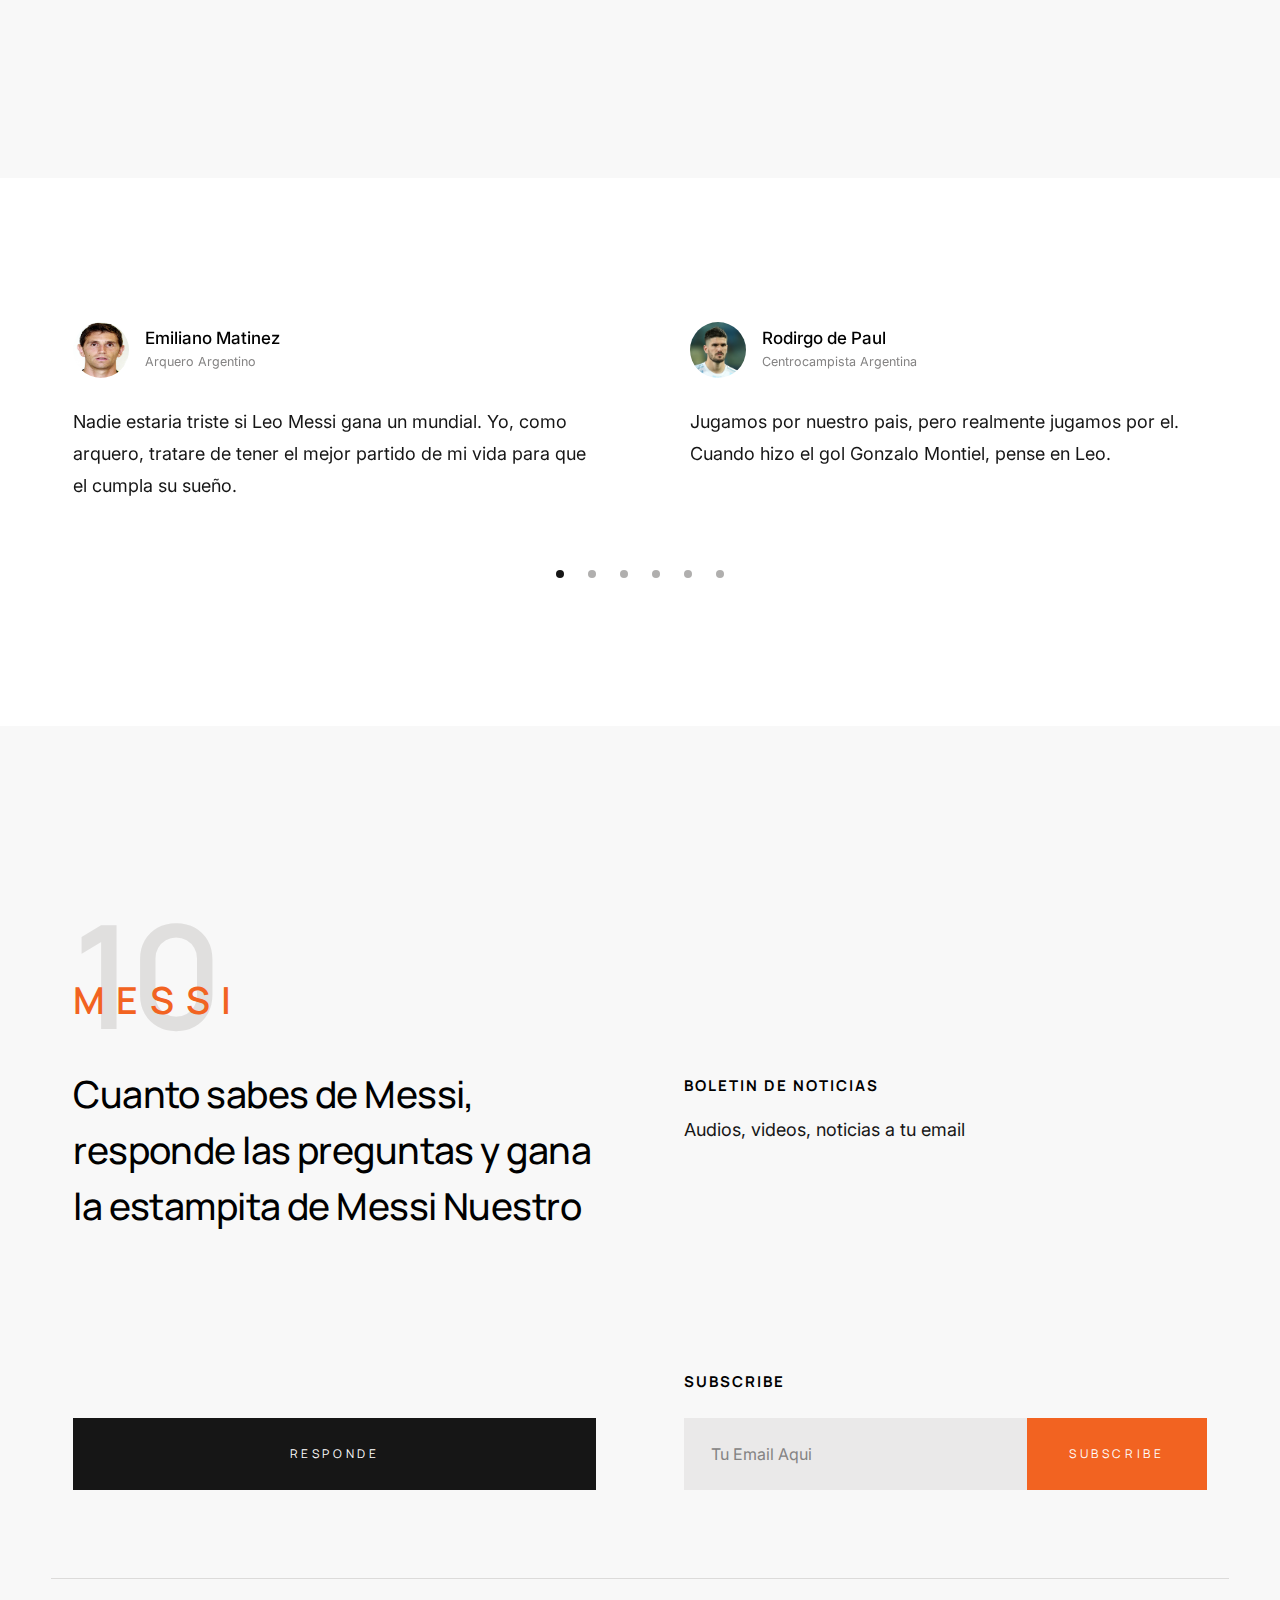
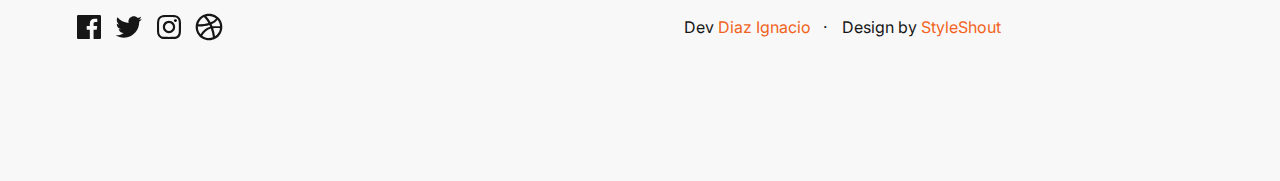
==== commit ee6b4794: "update preguntas, testimonios" ====
--- a/index.html
+++ b/index.html
@@ -191,22 +191,22 @@
                     <div class="row clients-list block-lg-one-fourth block-md-one-third block-tab-one-half block-stack">
                         <div class="column clients-list__item">
                             <a href="#fotos" class="smoothscroll">
-                                <img src="images/clients/fotos.svg" alt="">
+                                <img src="images/clients/fotos.svg" loading="lazy" alt="">
                             </a>
                         </div>
                         <div class="column clients-list__item">
                             <a href="#videos" class="smoothscroll">
-                                <img src="images/clients/videos.svg" alt="">
+                                <img src="images/clients/videos.svg" loading="lazy" alt="">
                             </a>
                         </div>
                         <div class="column clients-list__item">
                             <a href="#estadisticas" class="smoothscroll">
-                                <img src="images/clients/estadisticas.svg" alt="">
+                                <img src="images/clients/estadisticas.svg" loading="lazy" alt="">
                             </a>
                         </div>
                         <div class="column clients-list__item">
                             <a href="#musica" class="smoothscroll">
-                                <img src="images/clients/musica.svg" alt="">
+                                <img src="images/clients/musica.svg" loading="lazy" alt="">
                             </a>
                         </div>
                     </div>
@@ -222,7 +222,7 @@
                                 <article class="brick brick--double entry">
                                     <a href="#modal-01" class="entry__link">
                                         <div class="entry__thumb">
-                                            <img src="images/folio/messi00.webp" alt="">
+                                            <img src="images/folio/messi00.webp" loading="lazy" alt="">
                                         </div>
                                         <div class="entry__info">
                                             <div class="entry__cat">Campeón del Mundo</div>
@@ -233,7 +233,7 @@
                                 <article class="brick brick--double entry">
                                     <a href="#modal-02" class="entry__link">
                                         <div class="entry__thumb">
-                                            <img src="images/folio/messi01.webp" alt="">
+                                            <img src="images/folio/messi01.webp" loading="lazy" alt="">
                                         </div>
                                         <div class="entry__info">
                                             <div class="entry__cat">Campeón del Mundo</div>
@@ -244,7 +244,7 @@
                                 <article class="brick entry">
                                     <a href="#modal-03" class="entry__link">
                                         <div class="entry__thumb">
-                                            <img src="images/folio/messi02.webp" alt="">
+                                            <img src="images/folio/messi02.webp" loading="lazy" alt="">
                                         </div>
                                         <div class="entry__info">
                                             <div class="entry__cat">Campeón del Mundo</div>
@@ -255,7 +255,7 @@
                                 <article class="brick entry">
                                     <a href="#modal-04" class="entry__link">
                                         <div class="entry__thumb">
-                                            <img src="images/folio/messi03.webp" alt="">
+                                            <img src="images/folio/messi03.webp" loading="lazy" alt="">
                                         </div>
                                         <div class="entry__info">
                                             <div class="entry__cat">Campeón del Mundo</div>
@@ -266,7 +266,7 @@
                                 <article class="brick entry">
                                     <a href="#modal-05" class="entry__link">
                                         <div class="entry__thumb">
-                                            <img src="images/folio/messi04.webp" alt="">
+                                            <img src="images/folio/messi04.webp" loading="lazy" alt="">
                                         </div>
                                         <div class="entry__info">
                                             <div class="entry__cat">Campeón del Mundo</div>
@@ -277,7 +277,7 @@
                                 <article class="brick entry">
                                     <a href="#modal-06" class="entry__link">
                                         <div class="entry__thumb">
-                                            <img src="images/folio/messi05.webp" alt="">
+                                            <img src="images/folio/messi05.webp" loading="lazy" alt="">
                                         </div>
                                         <div class="entry__info">
                                             <div class="entry__cat">Campeón del Mundo</div>
@@ -292,7 +292,7 @@
                 -------------------------------------------- -->
                     <div id="modal-01" hidden>
                         <div class="modal-popup">
-                            <img src="images/folio/messi00.webp" alt="">
+                            <img src="images/folio/messi00.webp" loading="lazy" alt="">
                             <div class="modal-popup__desc">
                                 <h5>Messi levanta la copa del Mundo</h5>
                                 <p>Lionel Messi, considerado como uno de los mejores jugadores de fútbol de todos los
@@ -303,7 +303,7 @@
                     </div> <!-- end modal -->
                     <div id="modal-02" hidden>
                         <div class="modal-popup">
-                            <img src="images/folio/messi01.webp" alt="">
+                            <img src="images/folio/messi01.webp" loading="lazy" alt="">
                             <div class="modal-popup__desc">
                                 <h5>Messi levanta la copa del Mundo</h5>
                                 <p>Lionel Messi, considerado como uno de los mejores jugadores de fútbol de todos los
@@ -314,7 +314,7 @@
                     </div> <!-- end modal -->
                     <div id="modal-03" hidden>
                         <div class="modal-popup">
-                            <img src="images/folio/messi02.webp" alt="">
+                            <img src="images/folio/messi02.webp" loading="lazy" alt="">
                             <div class="modal-popup__desc">
                                 <h5>Messi levanta la copa del Mundo</h5>
                                 <p>Lionel Messi, considerado como uno de los mejores jugadores de fútbol de todos los
@@ -325,7 +325,7 @@
                     </div> <!-- end modal -->
                     <div id="modal-04" hidden>
                         <div class="modal-popup">
-                            <img src="images/folio/messi03.webp" alt="">
+                            <img src="images/folio/messi03.webp" loading="lazy" alt="">
                             <div class="modal-popup__desc">
                                 <h5>Messi levanta la copa del Mundo</h5>
                                 <p>Lionel Messi, considerado como uno de los mejores jugadores de fútbol de todos los
@@ -336,7 +336,7 @@
                     </div> <!-- end modal -->
                     <div id="modal-05" hidden>
                         <div class="modal-popup">
-                            <img src="images/folio/messi04.webp" alt="">
+                            <img src="images/folio/messi04.webp" loading="lazy" alt="">
                             <div class="modal-popup__desc">
                                 <h5>Messi levanta la copa del Mundo</h5>
                                 <p>Lionel Messi, considerado como uno de los mejores jugadores de fútbol de todos los
@@ -347,7 +347,7 @@
                     </div> <!-- end modal -->
                     <div id="modal-06" hidden>
                         <div class="modal-popup">
-                            <img src="images/folio/messi05.webp" alt="">
+                            <img src="images/folio/messi05.webp" loading="lazy" alt="">
                             <div class="modal-popup__desc">
                                 <h5>Messi levanta la copa del Mundo</h5>
                                 <p>Lionel Messi, considerado como uno de los mejores jugadores de fútbol de todos los
@@ -364,22 +364,22 @@
                                 class="row clients-list block-lg-one-fourth block-md-one-third block-tab-one-half block-stack">
                                 <div class="column clients-list__item">
                                     <a href="#fotos" class="smoothscroll">
-                                        <img src="images/clients/b-fotos.svg" alt="">
+                                        <img src="images/clients/b-fotos.svg" loading="lazy" alt="">
                                     </a>
                                 </div>
                                 <div class="column clients-list__item">
                                     <a href="#videos" class="smoothscroll">
-                                        <img src="images/clients/b-videos.svg" alt="">
+                                        <img src="images/clients/b-videos.svg" loading="lazy" alt="">
                                     </a>
                                 </div>
                                 <div class="column clients-list__item">
                                     <a href="#estadisticas" class="smoothscroll">
-                                        <img src="images/clients/b-estadisticas.svg" alt="">
+                                        <img src="images/clients/b-estadisticas.svg" loading="lazy" alt="">
                                     </a>
                                 </div>
                                 <div class="column clients-list__item">
                                     <a href="#musica" class="smoothscroll">
-                                        <img src="images/clients/b-musica.svg" alt="">
+                                        <img src="images/clients/b-musica.svg" loading="lazy" alt="">
                                     </a>
                                 </div>
                             </div> <!-- clients-list -->
@@ -389,12 +389,103 @@
                 </section>
                 <!-- ======         </Fotos>            ====== -->
                 <!-- ======         <Videos>            ====== -->
-             
-
-                
-                    
-
                 <!-- =====          </Videos>          ====== -->
+                <!-- ======         <testimonials scaloneta>      ====== -->
+                <section id="testimonials" class="s-testimonials">
+                    <div class="row s-testimonials__content">
+                        <div class="column lg-12">
+                            <div class="swiper-container s-testimonials__slider">
+                                <div class="swiper-wrapper">
+                                    <div class="s-testimonials__slide swiper-slide">
+                                        <div class="s-testimonials__author">
+                                            <img src="images/avatars/user-02.jpg" loading="lazy" alt="Author image"
+                                                class="s-testimonials__avatar">
+                                            <cite class="s-testimonials__cite">
+                                                <strong>Emiliano Matinez</strong>
+                                                <span>Arquero Argentino</span>
+                                            </cite>
+                                        </div>
+                                        <p> Nadie estaria triste si Leo Messi gana un mundial. Yo, como arquero, tratare
+                                            de tener el mejor partido de mi vida para que el cumpla su sueño.</p>
+                                    </div> <!-- end s-testimonials__slide -->
+                                    <div class="s-testimonials__slide swiper-slide">
+                                        <div class="s-testimonials__author">
+                                            <img src="images/avatars/user-03.jpg" loading="lazy" alt="Author image"
+                                                class="s-testimonials__avatar">
+                                            <cite class="s-testimonials__cite">
+                                                <strong>Rodirgo de Paul</strong>
+                                                <span>Centrocampista Argentina</span>
+                                            </cite>
+                                        </div>
+                                        <p> Jugamos por nuestro pais, pero realmente jugamos por el. Cuando hizo el gol
+                                            Gonzalo Montiel, pense en Leo. </p>
+                                    </div> <!-- end s-testimonials__slide -->
+                                    <div class="s-testimonials__slide swiper-slide">
+                                        <div class="s-testimonials__author">
+                                            <img src="images/avatars/user-01.jpg" loading="lazy" alt="Author image"
+                                                class="s-testimonials__avatar">
+                                            <cite class="s-testimonials__cite">
+                                                <strong>Lisandro Martínez</strong>
+                                                <span>Defensor Argentino</span>
+                                            </cite>
+                                        </div>
+                                        <p> Vamos a ir a la guerra por el. </p>
+                                    </div> <!-- end s-testimonials__slide -->
+                                    <div class="s-testimonials__slide swiper-slide">
+                                        <div class="s-testimonials__author">
+                                            <img src="images/avatars/user-04.png" loading="lazy" alt="Author image"
+                                                class="s-testimonials__avatar">
+                                            <cite class="s-testimonials__cite">
+                                                <strong>Otamendi</strong>
+                                                <span>Defensor Argentino</span>
+                                            </cite>
+                                        </div>
+                                        <p> Para nosotros es algo importantisimo que el este. </p>
+                                    </div>
+                                    <div class="s-testimonials__slide swiper-slide">
+                                        <div class="s-testimonials__author">
+                                            <img src="images/avatars/user-05.jpg" loading="lazy" alt="Author image"
+                                                class="s-testimonials__avatar">
+                                            <cite class="s-testimonials__cite">
+                                                <strong>Nicolás Tagliafico</strong>
+                                                <span>Defensor Argentino</span>
+                                            </cite>
+                                        </div>
+                                        <p>Es nuestro capitan, es nuestro lider, es el que nos impulsa, el que nos
+                                            motiva, el que tiene ese plus. </p>
+                                    </div>
+                                    <div class="s-testimonials__slide swiper-slide">
+                                        <div class="s-testimonials__author">
+                                            <img src="images/avatars/user-06.jpg" loading="lazy" alt="Author image"
+                                                class="s-testimonials__avatar">
+                                            <cite class="s-testimonials__cite">
+                                                <strong>Enzo Fernandez</strong>
+                                                <span>Mediocampista Argentino</span>
+                                            </cite>
+                                        </div>
+                                        <p> Jugamos para el. </p>
+                                    </div>
+                                    <div class="s-testimonials__slide swiper-slide">
+                                        <div class="s-testimonials__author">
+                                            <img src="images/avatars/user-07.jpg" loading="lazy" alt="Author image"
+                                                class="s-testimonials__avatar">
+                                            <cite class="s-testimonials__cite">
+                                                <strong>Messi</strong>
+                                                <span>10 Argentino</span>
+                                            </cite>
+                                        </div>
+                                        <p> Sentia mucho en este grupo tambien eso ¿no? que eran chicos que "habian
+                                            crecido" viendome jugar desde antes y que sentian mucho eso, lo cual es algo
+                                            hermoso. </p>
+                                    </div>
+                                    <!-- end s-testimonials__slide -->
+                                </div> <!-- end swiper-wrapper -->
+                                <div class="swiper-pagination"></div>
+                            </div> <!-- end swiper-container -->
+                        </div> <!-- end column -->
+                    </div> <!-- end s-testimonials__content -->
+                </section>
+                <!-- ======         </testimonials>     ====== -->
                 <!-- ======         <Estadisticas>            ====== -->
                 <section id="estadisticas" class="s-services target-section">
                     <div class="row section-header" data-num="10">
@@ -403,7 +494,8 @@
                             <h2 class="title text-display-1"> Estadisticas de Messi en la Seleccion Argentina</h2>
                         </div>
                         <div class="column lg-6 stack-on-1100 section-header__secondary">
-                            <p class="desc"> <img src="/images/argentina.webp" alt="argentina" style="width: 25%;"> </p>
+                            <p class="desc"> <img src="/images/argentina.webp" loading="lazy" alt="argentina"
+                                    style="width: 25%;"> </p>
                         </div>
                     </div> <!-- end section-header -->
                     <div class="row services-list list-block block-lg-one-half block-tab-whole">
@@ -470,7 +562,7 @@
                     </div> <!-- end process-list -->
                 </section>
                 <!-- =====          </ESTADISTICAS>     ====== -->
-                <!-- ======         <testimonials>      ====== -->
+                <!-- ======         <testimonials scaloneta>      ====== -->
                 <section id="testimonials" class="s-testimonials">
                     <div class="row s-testimonials__content">
                         <div class="column lg-12">
@@ -478,60 +570,87 @@
                                 <div class="swiper-wrapper">
                                     <div class="s-testimonials__slide swiper-slide">
                                         <div class="s-testimonials__author">
-                                            <img src="images/avatars/user-02.jpg" alt="Author image"
-                                                class="s-testimonials__avatar">
-                                            <cite class="s-testimonials__cite">
-                                                <strong>John Rockefeller</strong>
-                                                <span>Standard Oil Co.</span>
-                                            </cite>
-                                        </div>
-                                        <p> Molestiae incidunt consequatur quis ipsa autem nam sit enim magni. Voluptas
-                                            tempore rem. Explicabo a quaerat sint autem dolore ducimus ut consequatur
-                                            neque. Nisi dolores quaerat fuga rem nihil nostrum. Laudantium quia
-                                            consequatur molestias. </p>
+                                            <img src="images/avatars/user-02.jpg" loading="lazy" alt="Author image"
+                                                class="s-testimonials__avatar">
+                                            <cite class="s-testimonials__cite">
+                                                <strong>Emiliano Matinez</strong>
+                                                <span>Arquero Argentino</span>
+                                            </cite>
+                                        </div>
+                                        <p> Nadie estaria triste si Leo Messi gana un mundial. Yo, como arquero, tratare
+                                            de tener el mejor partido de mi vida para que el cumpla su sueño.</p>
                                     </div> <!-- end s-testimonials__slide -->
                                     <div class="s-testimonials__slide swiper-slide">
                                         <div class="s-testimonials__author">
-                                            <img src="images/avatars/user-03.jpg" alt="Author image"
-                                                class="s-testimonials__avatar">
-                                            <cite class="s-testimonials__cite">
-                                                <strong>Andrew Carnegie</strong>
-                                                <span>Carnegie Steel Co.</span>
-                                            </cite>
-                                        </div>
-                                        <p> Excepturi nam cupiditate culpa doloremque deleniti repellat. Veniam quos
-                                            repellat voluptas animi adipisci. Nisi eaque consequatur. Voluptatem
-                                            dignissimos ut ducimus accusantium perspiciatis. Quasi voluptas eius
-                                            distinctio. Atque eos maxime. </p>
+                                            <img src="images/avatars/user-03.jpg" loading="lazy" alt="Author image"
+                                                class="s-testimonials__avatar">
+                                            <cite class="s-testimonials__cite">
+                                                <strong>Rodirgo de Paul</strong>
+                                                <span>Centrocampista Argentina</span>
+                                            </cite>
+                                        </div>
+                                        <p> Jugamos por nuestro pais, pero realmente jugamos por el. Cuando hizo el gol
+                                            Gonzalo Montiel, pense en Leo. </p>
                                     </div> <!-- end s-testimonials__slide -->
                                     <div class="s-testimonials__slide swiper-slide">
                                         <div class="s-testimonials__author">
-                                            <img src="images/avatars/user-01.jpg" alt="Author image"
-                                                class="s-testimonials__avatar">
-                                            <cite class="s-testimonials__cite">
-                                                <strong>John Morgan</strong>
-                                                <span>JP Morgan & Co.</span>
-                                            </cite>
-                                        </div>
-                                        <p> Repellat dignissimos libero. Qui sed at corrupti expedita voluptas odit.
-                                            Nihil ea quia nesciunt. Ducimus aut sed ipsam. Autem eaque officia cum
-                                            exercitationem sunt voluptatum accusamus. Quasi voluptas eius distinctio.
-                                            Voluptatem dignissimos ut. </p>
+                                            <img src="images/avatars/user-01.jpg" loading="lazy" alt="Author image"
+                                                class="s-testimonials__avatar">
+                                            <cite class="s-testimonials__cite">
+                                                <strong>Lisandro Martínez</strong>
+                                                <span>Defensor Argentino</span>
+                                            </cite>
+                                        </div>
+                                        <p> Vamos a ir a la guerra por el. </p>
                                     </div> <!-- end s-testimonials__slide -->
                                     <div class="s-testimonials__slide swiper-slide">
                                         <div class="s-testimonials__author">
-                                            <img src="images/avatars/user-06.jpg" alt="Author image"
-                                                class="s-testimonials__avatar">
-                                            <cite class="s-testimonials__cite">
-                                                <strong>Henry Ford</strong>
-                                                <span>Ford Motor Co.</span>
-                                            </cite>
-                                        </div>
-                                        <p> Nunc interdum lacus sit amet orci. Vestibulum dapibus nunc ac augue. Fusce
-                                            vel dui. In ac felis quis tortor malesuada pretium. Curabitur vestibulum
-                                            aliquam leo. Qui sed at corrupti expedita voluptas odit. Nihil ea quia
-                                            nesciunt. Ducimus aut sed ipsam. </p>
-                                    </div> <!-- end s-testimonials__slide -->
+                                            <img src="images/avatars/user-04.png" loading="lazy" alt="Author image"
+                                                class="s-testimonials__avatar">
+                                            <cite class="s-testimonials__cite">
+                                                <strong>Otamendi</strong>
+                                                <span>Defensor Argentino</span>
+                                            </cite>
+                                        </div>
+                                        <p> Para nosotros es algo importantisimo que el este. </p>
+                                    </div>
+                                    <div class="s-testimonials__slide swiper-slide">
+                                        <div class="s-testimonials__author">
+                                            <img src="images/avatars/user-05.jpg" loading="lazy" alt="Author image"
+                                                class="s-testimonials__avatar">
+                                            <cite class="s-testimonials__cite">
+                                                <strong>Nicolás Tagliafico</strong>
+                                                <span>Defensor Argentino</span>
+                                            </cite>
+                                        </div>
+                                        <p>Es nuestro capitan, es nuestro lider, es el que nos impulsa, el que nos
+                                            motiva, el que tiene ese plus. </p>
+                                    </div>
+                                    <div class="s-testimonials__slide swiper-slide">
+                                        <div class="s-testimonials__author">
+                                            <img src="images/avatars/user-06.jpg" loading="lazy" alt="Author image"
+                                                class="s-testimonials__avatar">
+                                            <cite class="s-testimonials__cite">
+                                                <strong>Enzo Fernandez</strong>
+                                                <span>Mediocampista Argentino</span>
+                                            </cite>
+                                        </div>
+                                        <p> Jugamos para el. </p>
+                                    </div>
+                                    <div class="s-testimonials__slide swiper-slide">
+                                        <div class="s-testimonials__author">
+                                            <img src="images/avatars/user-07.jpg" loading="lazy" alt="Author image"
+                                                class="s-testimonials__avatar">
+                                            <cite class="s-testimonials__cite">
+                                                <strong>Messi</strong>
+                                                <span>10 Argentino</span>
+                                            </cite>
+                                        </div>
+                                        <p> Sentia mucho en este grupo tambien eso ¿no? que eran chicos que "habian
+                                            crecido" viendome jugar desde antes y que sentian mucho eso, lo cual es algo
+                                            hermoso. </p>
+                                    </div>
+                                    <!-- end s-testimonials__slide -->
                                 </div> <!-- end swiper-wrapper -->
                                 <div class="swiper-pagination"></div>
                             </div> <!-- end swiper-container -->
@@ -558,7 +677,7 @@
                 <div class="row list-block block-lg-one-half block-tab-whole block-stack-on-1000 s-footer__btns">
                     <div class="column list-block__item">
                         <div class="s-footer__contact-btn">
-                            <a href="mailto:#0" class="btn btn--primary u-fullwidth"> Responde </a>
+                            <a href="preguntas.html" class="btn btn--primary u-fullwidth"> Responde </a>
                         </div>
                     </div>
                     <div class="column list-block__item">
